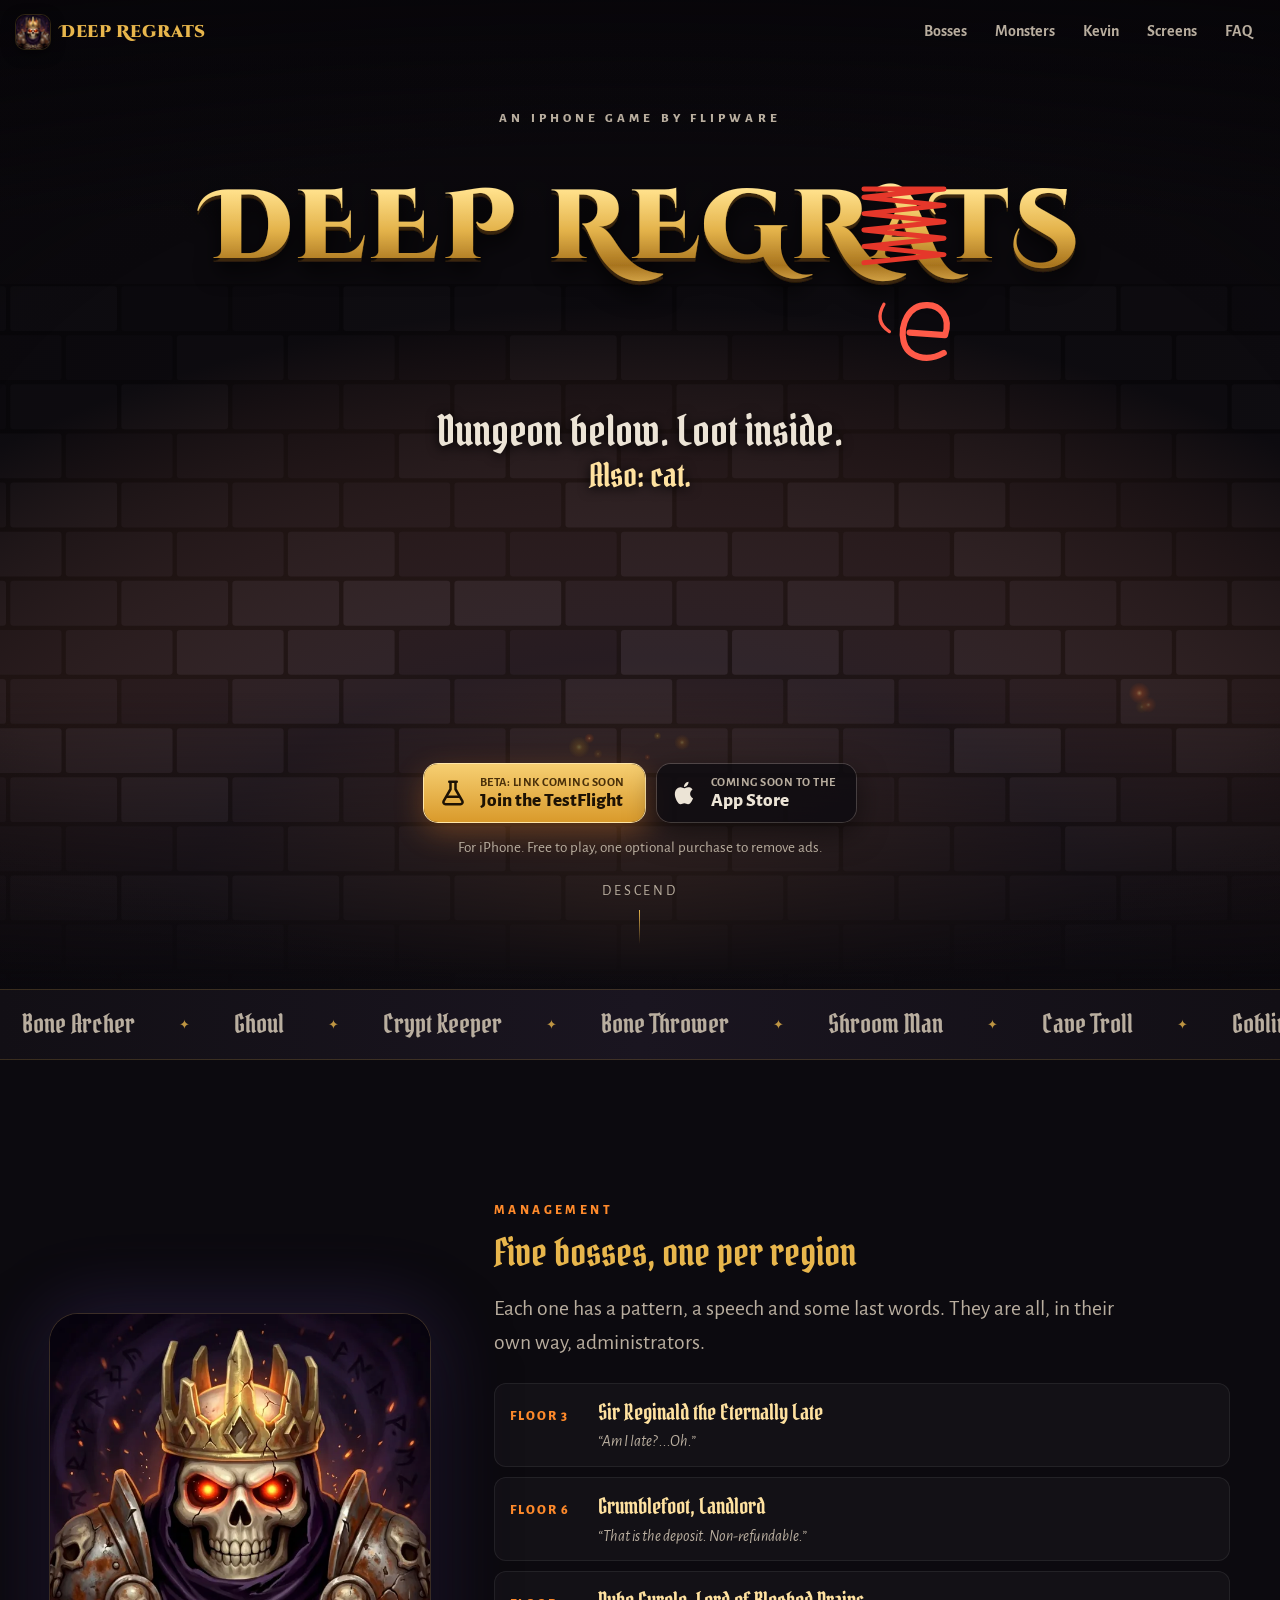
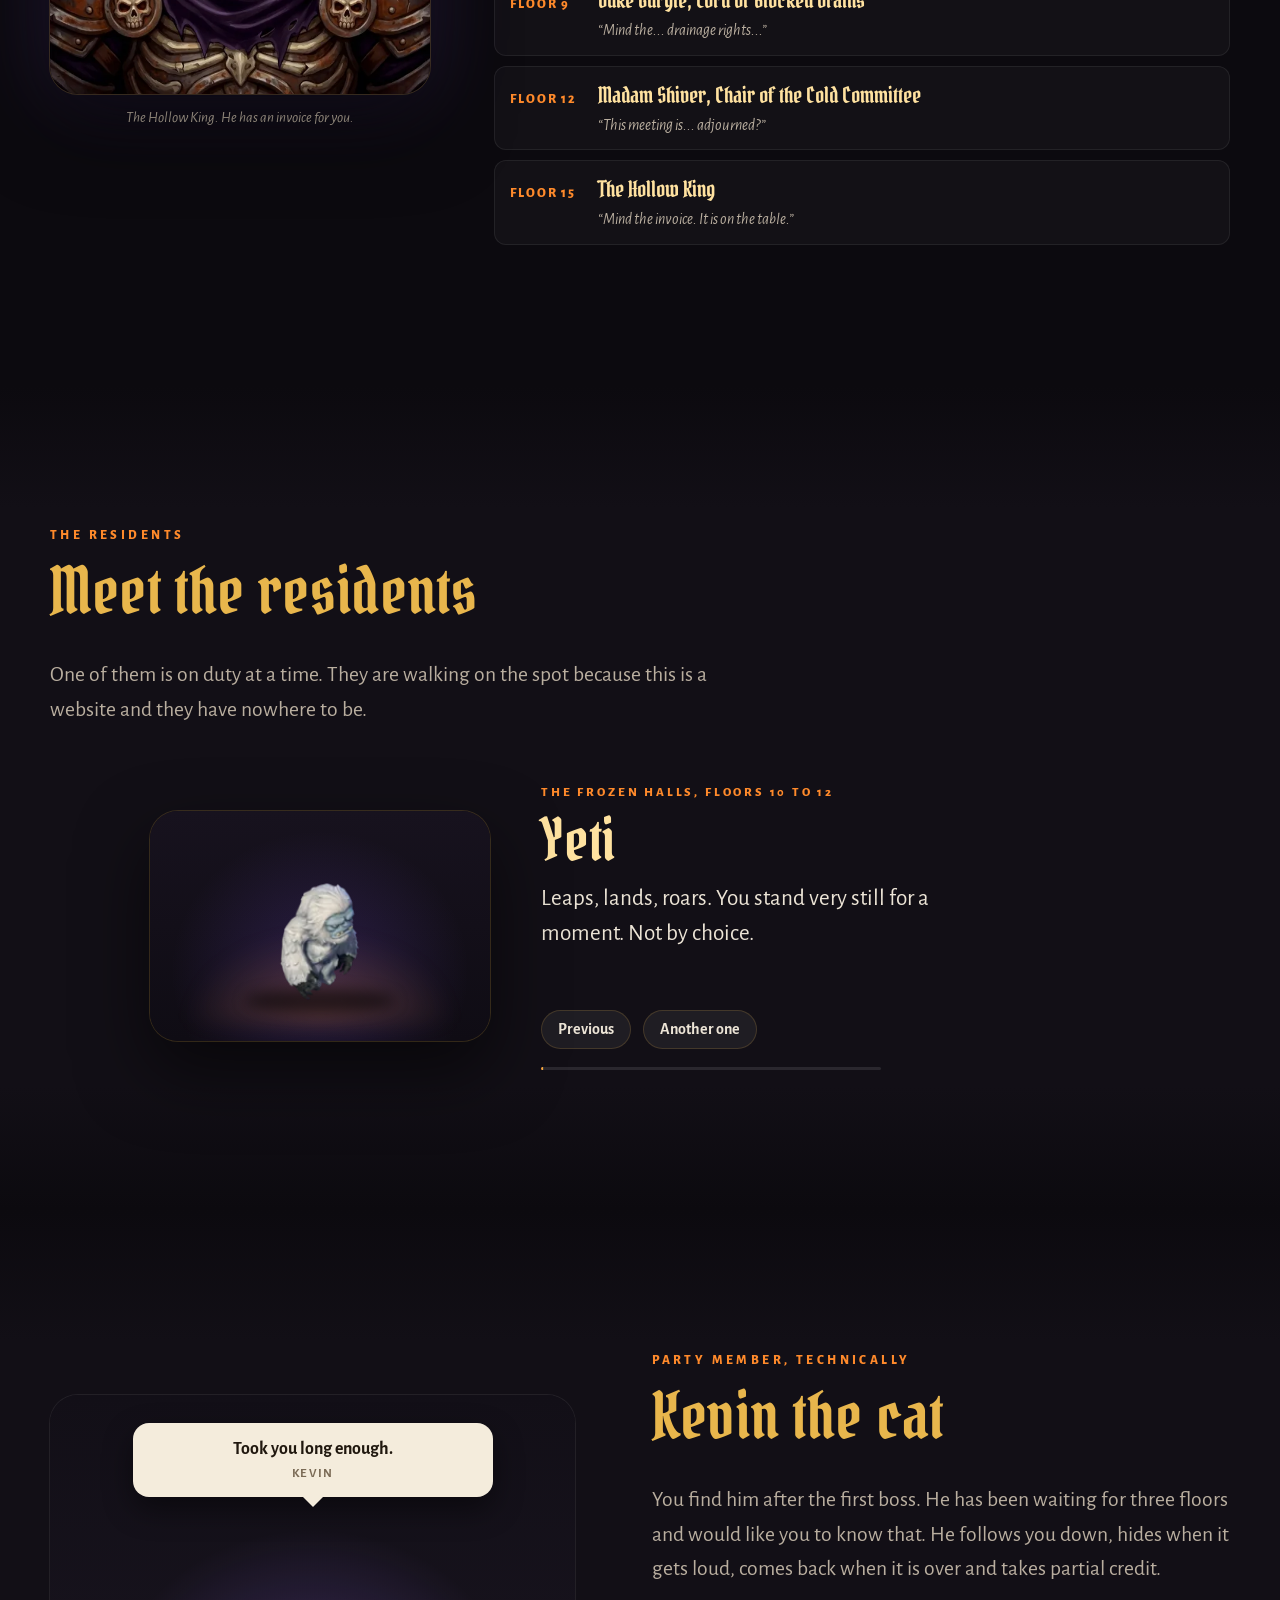
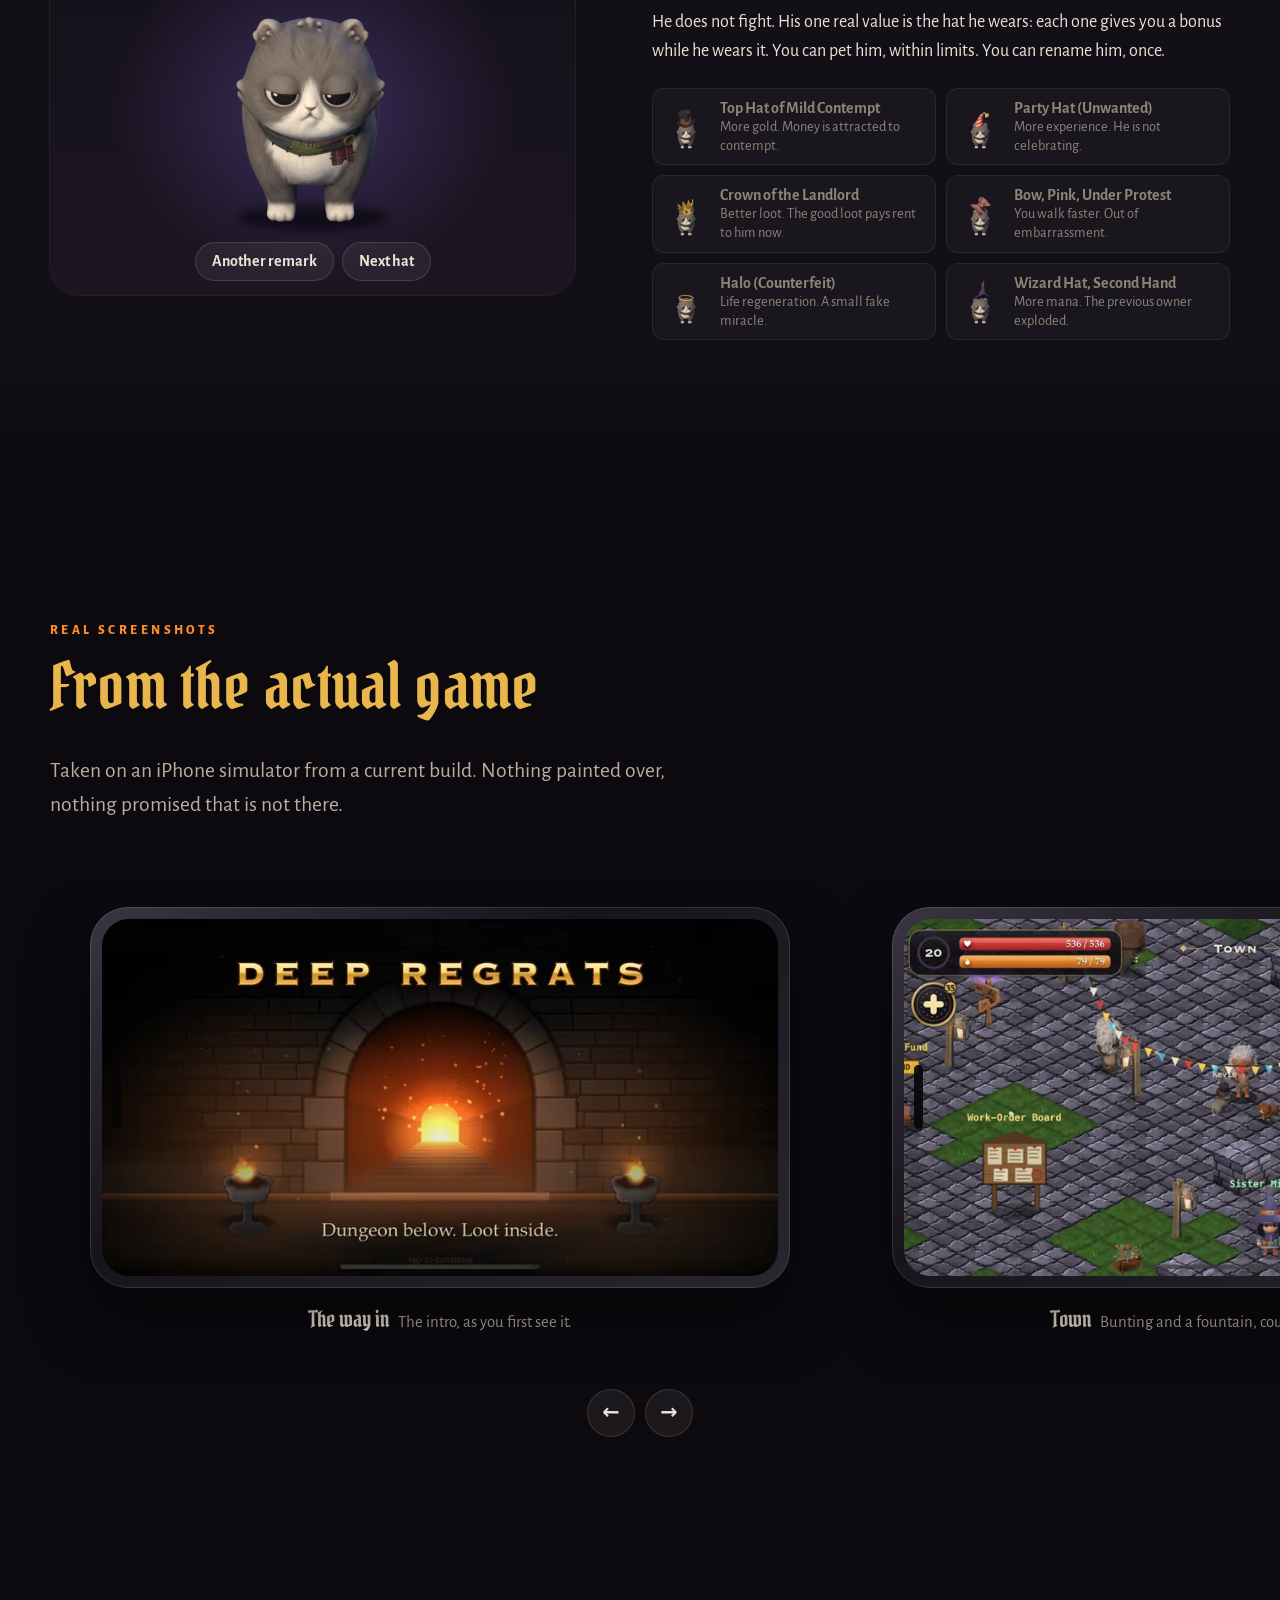
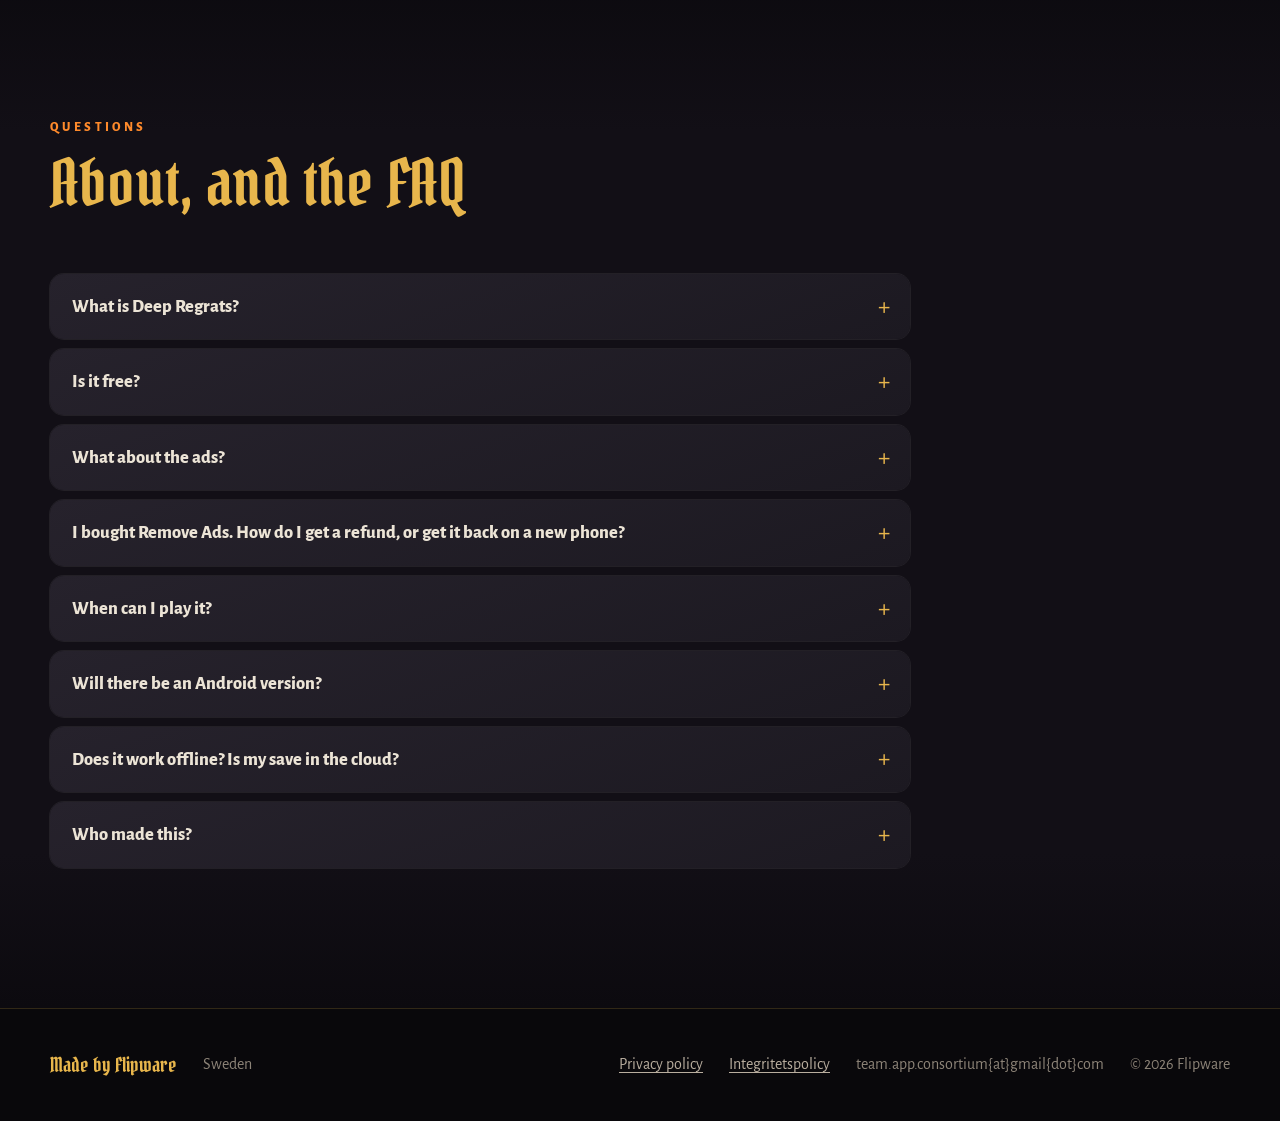
==== index.html @ e016b5ad "site: the scribbled-out logo, drawn as SVG so it renders the same in Safari (the clipped-text versio" ====
<!doctype html>
<html lang="en">
<head>
<meta charset="utf-8">
<meta name="viewport" content="width=device-width, initial-scale=1, viewport-fit=cover">
<title>Deep Regrats: a painted dungeon crawler for iPhone</title>
<meta name="description" content="Deep Regrats is a deadpan isometric dungeon crawler for iPhone: a painted hero, a dungeon full of residents, bosses, loot, rule-bending skills and a cat called Kevin who wears hats.">
<meta name="theme-color" content="#0c0a0f">
<link rel="canonical" href="https://ftronnbe.github.io/spelet-public/">
<link rel="icon" href="favicon.ico" sizes="any">
<link rel="icon" href="assets/img/favicon-32.png" type="image/png" sizes="32x32">
<link rel="apple-touch-icon" href="apple-touch-icon.png">
<link rel="manifest" href="site.webmanifest">
<link rel="preload" href="assets/fonts/cinzel-decorative-latin-900-normal.woff2" as="font" type="font/woff2" crossorigin>
<link rel="preload" href="assets/fonts/pirata-one-latin-400-normal.woff2" as="font" type="font/woff2" crossorigin>
<link rel="stylesheet" href="assets/css/style.css">
<meta property="og:type" content="website">
<meta property="og:site_name" content="Deep Regrats">
<meta property="og:title" content="Deep Regrats: dungeon below, loot inside. Also: cat.">
<meta property="og:description" content="A deadpan, painted, isometric dungeon crawler for iPhone. Bosses, loot, rule-bending skills and Kevin, a cat with hats.">
<meta property="og:url" content="https://ftronnbe.github.io/spelet-public/">
<meta property="og:image" content="https://ftronnbe.github.io/spelet-public/assets/img/og-image.jpg">
<meta property="og:image:width" content="1200">
<meta property="og:image:height" content="630">
<meta property="og:image:alt" content="Deep Regrats: the Hollow King in a cracked gold crown, beside the title in gold.">
<meta name="twitter:card" content="summary_large_image">
<script src="assets/js/links.js" defer></script>
<script src="assets/js/main.js" defer></script>
</head>
<body>
<a class="skip" href="#main">Skip to content</a>

<header class="nav" id="nav">
  <a class="brand" href="./"><img src="assets/img/favicon-32.png" srcset="assets/img/icon-192.png 2x" width="34" height="34" alt="">Deep Regrats</a>
  <button class="menu-btn" type="button" aria-expanded="false" aria-controls="menu">Menu</button>
  <nav class="links" id="menu" aria-label="Main">
    <a href="#bosses">Bosses</a>
    <a href="#monsters">Monsters</a>
    <a href="#kevin">Kevin</a>
    <a href="#screens">Screens</a>
    <a href="#faq">FAQ</a>
  </nav>
</header>

<main id="main">
<section class="hero" aria-labelledby="title">
  <div class="scene" aria-hidden="true">
<div class="layer" style="--d:6"><svg viewBox="0 0 1600 1000" preserveAspectRatio="xMidYMid slice" aria-hidden="true"><rect width="1600" height="1000" fill="#120f15"/><rect x="-102" y="2" width="100" height="42" rx="3" fill="rgb(34, 29, 40)"/><rect x="2" y="2" width="100" height="42" rx="3" fill="rgb(31, 26, 37)"/><rect x="106" y="2" width="100" height="42" rx="3" fill="rgb(35, 30, 41)"/><rect x="210" y="2" width="100" height="42" rx="3" fill="rgb(39, 34, 45)"/><rect x="314" y="2" width="100" height="42" rx="3" fill="rgb(29, 24, 35)"/><rect x="418" y="2" width="100" height="42" rx="3" fill="rgb(30, 25, 36)"/><rect x="522" y="2" width="100" height="42" rx="3" fill="rgb(42, 37, 48)"/><rect x="626" y="2" width="100" height="42" rx="3" fill="rgb(37, 32, 43)"/><rect x="730" y="2" width="100" height="42" rx="3" fill="rgb(30, 25, 36)"/><rect x="834" y="2" width="100" height="42" rx="3" fill="rgb(34, 29, 40)"/><rect x="938" y="2" width="100" height="42" rx="3" fill="rgb(38, 33, 44)"/><rect x="1042" y="2" width="100" height="42" rx="3" fill="rgb(29, 24, 35)"/><rect x="1146" y="2" width="100" height="42" rx="3" fill="rgb(43, 38, 49)"/><rect x="1250" y="2" width="100" height="42" rx="3" fill="rgb(37, 32, 43)"/><rect x="1354" y="2" width="100" height="42" rx="3" fill="rgb(32, 27, 38)"/><rect x="1458" y="2" width="100" height="42" rx="3" fill="rgb(29, 24, 35)"/><rect x="1562" y="2" width="100" height="42" rx="3" fill="rgb(30, 25, 36)"/><rect x="1666" y="2" width="100" height="42" rx="3" fill="rgb(35, 30, 41)"/><rect x="-50" y="48" width="100" height="42" rx="3" fill="rgb(35, 30, 41)"/><rect x="54" y="48" width="100" height="42" rx="3" fill="rgb(30, 25, 36)"/><rect x="158" y="48" width="100" height="42" rx="3" fill="rgb(32, 27, 38)"/><rect x="262" y="48" width="100" height="42" rx="3" fill="rgb(30, 25, 36)"/><rect x="366" y="48" width="100" height="42" rx="3" fill="rgb(37, 32, 43)"/><rect x="470" y="48" width="100" height="42" rx="3" fill="rgb(35, 30, 41)"/><rect x="574" y="48" width="100" height="42" rx="3" fill="rgb(29, 24, 35)"/><rect x="678" y="48" width="100" height="42" rx="3" fill="rgb(42, 37, 48)"/><rect x="782" y="48" width="100" height="42" rx="3" fill="rgb(38, 33, 44)"/><rect x="886" y="48" width="100" height="42" rx="3" fill="rgb(30, 25, 36)"/><rect x="990" y="48" width="100" height="42" rx="3" fill="rgb(32, 27, 38)"/><rect x="1094" y="48" width="100" height="42" rx="3" fill="rgb(39, 34, 45)"/><rect x="1198" y="48" width="100" height="42" rx="3" fill="rgb(39, 34, 45)"/><rect x="1302" y="48" width="100" height="42" rx="3" fill="rgb(38, 33, 44)"/><rect x="1406" y="48" width="100" height="42" rx="3" fill="rgb(29, 24, 35)"/><rect x="1510" y="48" width="100" height="42" rx="3" fill="rgb(38, 33, 44)"/><rect x="1614" y="48" width="100" height="42" rx="3" fill="rgb(38, 33, 44)"/><rect x="1718" y="48" width="100" height="42" rx="3" fill="rgb(35, 30, 41)"/><rect x="-102" y="94" width="100" height="42" rx="3" fill="rgb(29, 24, 35)"/><rect x="2" y="94" width="100" height="42" rx="3" fill="rgb(32, 27, 38)"/><rect x="106" y="94" width="100" height="42" rx="3" fill="rgb(29, 24, 35)"/><rect x="210" y="94" width="100" height="42" rx="3" fill="rgb(37, 32, 43)"/><rect x="314" y="94" width="100" height="42" rx="3" fill="rgb(42, 37, 48)"/><rect x="418" y="94" width="100" height="42" rx="3" fill="rgb(31, 26, 37)"/><rect x="522" y="94" width="100" height="42" rx="3" fill="rgb(33, 28, 39)"/><rect x="626" y="94" width="100" height="42" rx="3" fill="rgb(35, 30, 41)"/><rect x="730" y="94" width="100" height="42" rx="3" fill="rgb(31, 26, 37)"/><rect x="834" y="94" width="100" height="42" rx="3" fill="rgb(37, 32, 43)"/><rect x="938" y="94" width="100" height="42" rx="3" fill="rgb(30, 25, 36)"/><rect x="1042" y="94" width="100" height="42" rx="3" fill="rgb(38, 33, 44)"/><rect x="1146" y="94" width="100" height="42" rx="3" fill="rgb(33, 28, 39)"/><rect x="1250" y="94" width="100" height="42" rx="3" fill="rgb(37, 32, 43)"/><rect x="1354" y="94" width="100" height="42" rx="3" fill="rgb(42, 37, 48)"/><rect x="1458" y="94" width="100" height="42" rx="3" fill="rgb(39, 34, 45)"/><rect x="1562" y="94" width="100" height="42" rx="3" fill="rgb(31, 26, 37)"/><rect x="1666" y="94" width="100" height="42" rx="3" fill="rgb(30, 25, 36)"/><rect x="-50" y="140" width="100" height="42" rx="3" fill="rgb(38, 33, 44)"/><rect x="54" y="140" width="100" height="42" rx="3" fill="rgb(38, 33, 44)"/><rect x="158" y="140" width="100" height="42" rx="3" fill="rgb(39, 34, 45)"/><rect x="262" y="140" width="100" height="42" rx="3" fill="rgb(32, 27, 38)"/><rect x="366" y="140" width="100" height="42" rx="3" fill="rgb(34, 29, 40)"/><rect x="470" y="140" width="100" height="42" rx="3" fill="rgb(30, 25, 36)"/><rect x="574" y="140" width="100" height="42" rx="3" fill="rgb(37, 32, 43)"/><rect x="678" y="140" width="100" height="42" rx="3" fill="rgb(40, 35, 46)"/><rect x="782" y="140" width="100" height="42" rx="3" fill="rgb(30, 25, 36)"/><rect x="886" y="140" width="100" height="42" rx="3" fill="rgb(38, 33, 44)"/><rect x="990" y="140" width="100" height="42" rx="3" fill="rgb(29, 24, 35)"/><rect x="1094" y="140" width="100" height="42" rx="3" fill="rgb(38, 33, 44)"/><rect x="1198" y="140" width="100" height="42" rx="3" fill="rgb(32, 27, 38)"/><rect x="1302" y="140" width="100" height="42" rx="3" fill="rgb(36, 31, 42)"/><rect x="1406" y="140" width="100" height="42" rx="3" fill="rgb(39, 34, 45)"/><rect x="1510" y="140" width="100" height="42" rx="3" fill="rgb(37, 32, 43)"/><rect x="1614" y="140" width="100" height="42" rx="3" fill="rgb(35, 30, 41)"/><rect x="1718" y="140" width="100" height="42" rx="3" fill="rgb(41, 36, 47)"/><rect x="-102" y="186" width="100" height="42" rx="3" fill="rgb(34, 29, 40)"/><rect x="2" y="186" width="100" height="42" rx="3" fill="rgb(36, 31, 42)"/><rect x="106" y="186" width="100" height="42" rx="3" fill="rgb(38, 33, 44)"/><rect x="210" y="186" width="100" height="42" rx="3" fill="rgb(43, 38, 49)"/><rect x="314" y="186" width="100" height="42" rx="3" fill="rgb(36, 31, 42)"/><rect x="418" y="186" width="100" height="42" rx="3" fill="rgb(34, 29, 40)"/><rect x="522" y="186" width="100" height="42" rx="3" fill="rgb(33, 28, 39)"/><rect x="626" y="186" width="100" height="42" rx="3" fill="rgb(32, 27, 38)"/><rect x="730" y="186" width="100" height="42" rx="3" fill="rgb(41, 36, 47)"/><rect x="834" y="186" width="100" height="42" rx="3" fill="rgb(31, 26, 37)"/><rect x="938" y="186" width="100" height="42" rx="3" fill="rgb(40, 35, 46)"/><rect x="1042" y="186" width="100" height="42" rx="3" fill="rgb(41, 36, 47)"/><rect x="1146" y="186" width="100" height="42" rx="3" fill="rgb(32, 27, 38)"/><rect x="1250" y="186" width="100" height="42" rx="3" fill="rgb(30, 25, 36)"/><rect x="1354" y="186" width="100" height="42" rx="3" fill="rgb(38, 33, 44)"/><rect x="1458" y="186" width="100" height="42" rx="3" fill="rgb(33, 28, 39)"/><rect x="1562" y="186" width="100" height="42" rx="3" fill="rgb(37, 32, 43)"/><rect x="1666" y="186" width="100" height="42" rx="3" fill="rgb(36, 31, 42)"/><rect x="-50" y="232" width="100" height="42" rx="3" fill="rgb(43, 38, 49)"/><rect x="54" y="232" width="100" height="42" rx="3" fill="rgb(34, 29, 40)"/><rect x="158" y="232" width="100" height="42" rx="3" fill="rgb(40, 35, 46)"/><rect x="262" y="232" width="100" height="42" rx="3" fill="rgb(36, 31, 42)"/><rect x="366" y="232" width="100" height="42" rx="3" fill="rgb(33, 28, 39)"/><rect x="470" y="232" width="100" height="42" rx="3" fill="rgb(38, 33, 44)"/><rect x="574" y="232" width="100" height="42" rx="3" fill="rgb(30, 25, 36)"/><rect x="678" y="232" width="100" height="42" rx="3" fill="rgb(30, 25, 36)"/><rect x="782" y="232" width="100" height="42" rx="3" fill="rgb(37, 32, 43)"/><rect x="886" y="232" width="100" height="42" rx="3" fill="rgb(35, 30, 41)"/><rect x="990" y="232" width="100" height="42" rx="3" fill="rgb(31, 26, 37)"/><rect x="1094" y="232" width="100" height="42" rx="3" fill="rgb(41, 36, 47)"/><rect x="1198" y="232" width="100" height="42" rx="3" fill="rgb(34, 29, 40)"/><rect x="1302" y="232" width="100" height="42" rx="3" fill="rgb(31, 26, 37)"/><rect x="1406" y="232" width="100" height="42" rx="3" fill="rgb(43, 38, 49)"/><rect x="1510" y="232" width="100" height="42" rx="3" fill="rgb(36, 31, 42)"/><rect x="1614" y="232" width="100" height="42" rx="3" fill="rgb(35, 30, 41)"/><rect x="1718" y="232" width="100" height="42" rx="3" fill="rgb(29, 24, 35)"/><rect x="-102" y="278" width="100" height="42" rx="3" fill="rgb(39, 34, 45)"/><rect x="2" y="278" width="100" height="42" rx="3" fill="rgb(30, 25, 36)"/><rect x="106" y="278" width="100" height="42" rx="3" fill="rgb(41, 36, 47)"/><rect x="210" y="278" width="100" height="42" rx="3" fill="rgb(37, 32, 43)"/><rect x="314" y="278" width="100" height="42" rx="3" fill="rgb(38, 33, 44)"/><rect x="418" y="278" width="100" height="42" rx="3" fill="rgb(41, 36, 47)"/><rect x="522" y="278" width="100" height="42" rx="3" fill="rgb(43, 38, 49)"/><rect x="626" y="278" width="100" height="42" rx="3" fill="rgb(42, 37, 48)"/><rect x="730" y="278" width="100" height="42" rx="3" fill="rgb(34, 29, 40)"/><rect x="834" y="278" width="100" height="42" rx="3" fill="rgb(34, 29, 40)"/><rect x="938" y="278" width="100" height="42" rx="3" fill="rgb(40, 35, 46)"/><rect x="1042" y="278" width="100" height="42" rx="3" fill="rgb(34, 29, 40)"/><rect x="1146" y="278" width="100" height="42" rx="3" fill="rgb(38, 33, 44)"/><rect x="1250" y="278" width="100" height="42" rx="3" fill="rgb(36, 31, 42)"/><rect x="1354" y="278" width="100" height="42" rx="3" fill="rgb(38, 33, 44)"/><rect x="1458" y="278" width="100" height="42" rx="3" fill="rgb(41, 36, 47)"/><rect x="1562" y="278" width="100" height="42" rx="3" fill="rgb(36, 31, 42)"/><rect x="1666" y="278" width="100" height="42" rx="3" fill="rgb(30, 25, 36)"/><rect x="-50" y="324" width="100" height="42" rx="3" fill="rgb(42, 37, 48)"/><rect x="54" y="324" width="100" height="42" rx="3" fill="rgb(30, 25, 36)"/><rect x="158" y="324" width="100" height="42" rx="3" fill="rgb(33, 28, 39)"/><rect x="262" y="324" width="100" height="42" rx="3" fill="rgb(36, 31, 42)"/><rect x="366" y="324" width="100" height="42" rx="3" fill="rgb(40, 35, 46)"/><rect x="470" y="324" width="100" height="42" rx="3" fill="rgb(39, 34, 45)"/><rect x="574" y="324" width="100" height="42" rx="3" fill="rgb(30, 25, 36)"/><rect x="678" y="324" width="100" height="42" rx="3" fill="rgb(29, 24, 35)"/><rect x="782" y="324" width="100" height="42" rx="3" fill="rgb(40, 35, 46)"/><rect x="886" y="324" width="100" height="42" rx="3" fill="rgb(40, 35, 46)"/><rect x="990" y="324" width="100" height="42" rx="3" fill="rgb(33, 28, 39)"/><rect x="1094" y="324" width="100" height="42" rx="3" fill="rgb(39, 34, 45)"/><rect x="1198" y="324" width="100" height="42" rx="3" fill="rgb(38, 33, 44)"/><rect x="1302" y="324" width="100" height="42" rx="3" fill="rgb(39, 34, 45)"/><rect x="1406" y="324" width="100" height="42" rx="3" fill="rgb(42, 37, 48)"/><rect x="1510" y="324" width="100" height="42" rx="3" fill="rgb(36, 31, 42)"/><rect x="1614" y="324" width="100" height="42" rx="3" fill="rgb(33, 28, 39)"/><rect x="1718" y="324" width="100" height="42" rx="3" fill="rgb(40, 35, 46)"/><rect x="-102" y="370" width="100" height="42" rx="3" fill="rgb(35, 30, 41)"/><rect x="2" y="370" width="100" height="42" rx="3" fill="rgb(43, 38, 49)"/><rect x="106" y="370" width="100" height="42" rx="3" fill="rgb(39, 34, 45)"/><rect x="210" y="370" width="100" height="42" rx="3" fill="rgb(34, 29, 40)"/><rect x="314" y="370" width="100" height="42" rx="3" fill="rgb(29, 24, 35)"/><rect x="418" y="370" width="100" height="42" rx="3" fill="rgb(36, 31, 42)"/><rect x="522" y="370" width="100" height="42" rx="3" fill="rgb(34, 29, 40)"/><rect x="626" y="370" width="100" height="42" rx="3" fill="rgb(31, 26, 37)"/><rect x="730" y="370" width="100" height="42" rx="3" fill="rgb(38, 33, 44)"/><rect x="834" y="370" width="100" height="42" rx="3" fill="rgb(30, 25, 36)"/><rect x="938" y="370" width="100" height="42" rx="3" fill="rgb(36, 31, 42)"/><rect x="1042" y="370" width="100" height="42" rx="3" fill="rgb(29, 24, 35)"/><rect x="1146" y="370" width="100" height="42" rx="3" fill="rgb(32, 27, 38)"/><rect x="1250" y="370" width="100" height="42" rx="3" fill="rgb(41, 36, 47)"/><rect x="1354" y="370" width="100" height="42" rx="3" fill="rgb(33, 28, 39)"/><rect x="1458" y="370" width="100" height="42" rx="3" fill="rgb(31, 26, 37)"/><rect x="1562" y="370" width="100" height="42" rx="3" fill="rgb(40, 35, 46)"/><rect x="1666" y="370" width="100" height="42" rx="3" fill="rgb(32, 27, 38)"/><rect x="-50" y="416" width="100" height="42" rx="3" fill="rgb(35, 30, 41)"/><rect x="54" y="416" width="100" height="42" rx="3" fill="rgb(35, 30, 41)"/><rect x="158" y="416" width="100" height="42" rx="3" fill="rgb(43, 38, 49)"/><rect x="262" y="416" width="100" height="42" rx="3" fill="rgb(42, 37, 48)"/><rect x="366" y="416" width="100" height="42" rx="3" fill="rgb(36, 31, 42)"/><rect x="470" y="416" width="100" height="42" rx="3" fill="rgb(30, 25, 36)"/><rect x="574" y="416" width="100" height="42" rx="3" fill="rgb(31, 26, 37)"/><rect x="678" y="416" width="100" height="42" rx="3" fill="rgb(36, 31, 42)"/><rect x="782" y="416" width="100" height="42" rx="3" fill="rgb(35, 30, 41)"/><rect x="886" y="416" width="100" height="42" rx="3" fill="rgb(37, 32, 43)"/><rect x="990" y="416" width="100" height="42" rx="3" fill="rgb(33, 28, 39)"/><rect x="1094" y="416" width="100" height="42" rx="3" fill="rgb(43, 38, 49)"/><rect x="1198" y="416" width="100" height="42" rx="3" fill="rgb(31, 26, 37)"/><rect x="1302" y="416" width="100" height="42" rx="3" fill="rgb(42, 37, 48)"/><rect x="1406" y="416" width="100" height="42" rx="3" fill="rgb(35, 30, 41)"/><rect x="1510" y="416" width="100" height="42" rx="3" fill="rgb(42, 37, 48)"/><rect x="1614" y="416" width="100" height="42" rx="3" fill="rgb(37, 32, 43)"/><rect x="1718" y="416" width="100" height="42" rx="3" fill="rgb(33, 28, 39)"/><rect x="-102" y="462" width="100" height="42" rx="3" fill="rgb(40, 35, 46)"/><rect x="2" y="462" width="100" height="42" rx="3" fill="rgb(35, 30, 41)"/><rect x="106" y="462" width="100" height="42" rx="3" fill="rgb(34, 29, 40)"/><rect x="210" y="462" width="100" height="42" rx="3" fill="rgb(39, 34, 45)"/><rect x="314" y="462" width="100" height="42" rx="3" fill="rgb(43, 38, 49)"/><rect x="418" y="462" width="100" height="42" rx="3" fill="rgb(35, 30, 41)"/><rect x="522" y="462" width="100" height="42" rx="3" fill="rgb(32, 27, 38)"/><rect x="626" y="462" width="100" height="42" rx="3" fill="rgb(31, 26, 37)"/><rect x="730" y="462" width="100" height="42" rx="3" fill="rgb(30, 25, 36)"/><rect x="834" y="462" width="100" height="42" rx="3" fill="rgb(31, 26, 37)"/><rect x="938" y="462" width="100" height="42" rx="3" fill="rgb(31, 26, 37)"/><rect x="1042" y="462" width="100" height="42" rx="3" fill="rgb(32, 27, 38)"/><rect x="1146" y="462" width="100" height="42" rx="3" fill="rgb(39, 34, 45)"/><rect x="1250" y="462" width="100" height="42" rx="3" fill="rgb(32, 27, 38)"/><rect x="1354" y="462" width="100" height="42" rx="3" fill="rgb(29, 24, 35)"/><rect x="1458" y="462" width="100" height="42" rx="3" fill="rgb(36, 31, 42)"/><rect x="1562" y="462" width="100" height="42" rx="3" fill="rgb(42, 37, 48)"/><rect x="1666" y="462" width="100" height="42" rx="3" fill="rgb(38, 33, 44)"/><rect x="-50" y="508" width="100" height="42" rx="3" fill="rgb(31, 26, 37)"/><rect x="54" y="508" width="100" height="42" rx="3" fill="rgb(33, 28, 39)"/><rect x="158" y="508" width="100" height="42" rx="3" fill="rgb(33, 28, 39)"/><rect x="262" y="508" width="100" height="42" rx="3" fill="rgb(29, 24, 35)"/><rect x="366" y="508" width="100" height="42" rx="3" fill="rgb(31, 26, 37)"/><rect x="470" y="508" width="100" height="42" rx="3" fill="rgb(35, 30, 41)"/><rect x="574" y="508" width="100" height="42" rx="3" fill="rgb(37, 32, 43)"/><rect x="678" y="508" width="100" height="42" rx="3" fill="rgb(34, 29, 40)"/><rect x="782" y="508" width="100" height="42" rx="3" fill="rgb(38, 33, 44)"/><rect x="886" y="508" width="100" height="42" rx="3" fill="rgb(38, 33, 44)"/><rect x="990" y="508" width="100" height="42" rx="3" fill="rgb(34, 29, 40)"/><rect x="1094" y="508" width="100" height="42" rx="3" fill="rgb(31, 26, 37)"/><rect x="1198" y="508" width="100" height="42" rx="3" fill="rgb(40, 35, 46)"/><rect x="1302" y="508" width="100" height="42" rx="3" fill="rgb(42, 37, 48)"/><rect x="1406" y="508" width="100" height="42" rx="3" fill="rgb(37, 32, 43)"/><rect x="1510" y="508" width="100" height="42" rx="3" fill="rgb(38, 33, 44)"/><rect x="1614" y="508" width="100" height="42" rx="3" fill="rgb(39, 34, 45)"/><rect x="1718" y="508" width="100" height="42" rx="3" fill="rgb(39, 34, 45)"/><rect x="-102" y="554" width="100" height="42" rx="3" fill="rgb(40, 35, 46)"/><rect x="2" y="554" width="100" height="42" rx="3" fill="rgb(29, 24, 35)"/><rect x="106" y="554" width="100" height="42" rx="3" fill="rgb(36, 31, 42)"/><rect x="210" y="554" width="100" height="42" rx="3" fill="rgb(43, 38, 49)"/><rect x="314" y="554" width="100" height="42" rx="3" fill="rgb(42, 37, 48)"/><rect x="418" y="554" width="100" height="42" rx="3" fill="rgb(41, 36, 47)"/><rect x="522" y="554" width="100" height="42" rx="3" fill="rgb(42, 37, 48)"/><rect x="626" y="554" width="100" height="42" rx="3" fill="rgb(39, 34, 45)"/><rect x="730" y="554" width="100" height="42" rx="3" fill="rgb(41, 36, 47)"/><rect x="834" y="554" width="100" height="42" rx="3" fill="rgb(37, 32, 43)"/><rect x="938" y="554" width="100" height="42" rx="3" fill="rgb(35, 30, 41)"/><rect x="1042" y="554" width="100" height="42" rx="3" fill="rgb(35, 30, 41)"/><rect x="1146" y="554" width="100" height="42" rx="3" fill="rgb(35, 30, 41)"/><rect x="1250" y="554" width="100" height="42" rx="3" fill="rgb(35, 30, 41)"/><rect x="1354" y="554" width="100" height="42" rx="3" fill="rgb(30, 25, 36)"/><rect x="1458" y="554" width="100" height="42" rx="3" fill="rgb(36, 31, 42)"/><rect x="1562" y="554" width="100" height="42" rx="3" fill="rgb(39, 34, 45)"/><rect x="1666" y="554" width="100" height="42" rx="3" fill="rgb(35, 30, 41)"/><rect x="-50" y="600" width="100" height="42" rx="3" fill="rgb(29, 24, 35)"/><rect x="54" y="600" width="100" height="42" rx="3" fill="rgb(32, 27, 38)"/><rect x="158" y="600" width="100" height="42" rx="3" fill="rgb(30, 25, 36)"/><rect x="262" y="600" width="100" height="42" rx="3" fill="rgb(32, 27, 38)"/><rect x="366" y="600" width="100" height="42" rx="3" fill="rgb(36, 31, 42)"/><rect x="470" y="600" width="100" height="42" rx="3" fill="rgb(31, 26, 37)"/><rect x="574" y="600" width="100" height="42" rx="3" fill="rgb(30, 25, 36)"/><rect x="678" y="600" width="100" height="42" rx="3" fill="rgb(34, 29, 40)"/><rect x="782" y="600" width="100" height="42" rx="3" fill="rgb(38, 33, 44)"/><rect x="886" y="600" width="100" height="42" rx="3" fill="rgb(29, 24, 35)"/><rect x="990" y="600" width="100" height="42" rx="3" fill="rgb(30, 25, 36)"/><rect x="1094" y="600" width="100" height="42" rx="3" fill="rgb(29, 24, 35)"/><rect x="1198" y="600" width="100" height="42" rx="3" fill="rgb(38, 33, 44)"/><rect x="1302" y="600" width="100" height="42" rx="3" fill="rgb(31, 26, 37)"/><rect x="1406" y="600" width="100" height="42" rx="3" fill="rgb(37, 32, 43)"/><rect x="1510" y="600" width="100" height="42" rx="3" fill="rgb(30, 25, 36)"/><rect x="1614" y="600" width="100" height="42" rx="3" fill="rgb(34, 29, 40)"/><rect x="1718" y="600" width="100" height="42" rx="3" fill="rgb(38, 33, 44)"/><rect x="-102" y="646" width="100" height="42" rx="3" fill="rgb(29, 24, 35)"/><rect x="2" y="646" width="100" height="42" rx="3" fill="rgb(30, 25, 36)"/><rect x="106" y="646" width="100" height="42" rx="3" fill="rgb(42, 37, 48)"/><rect x="210" y="646" width="100" height="42" rx="3" fill="rgb(32, 27, 38)"/><rect x="314" y="646" width="100" height="42" rx="3" fill="rgb(38, 33, 44)"/><rect x="418" y="646" width="100" height="42" rx="3" fill="rgb(35, 30, 41)"/><rect x="522" y="646" width="100" height="42" rx="3" fill="rgb(31, 26, 37)"/><rect x="626" y="646" width="100" height="42" rx="3" fill="rgb(39, 34, 45)"/><rect x="730" y="646" width="100" height="42" rx="3" fill="rgb(33, 28, 39)"/><rect x="834" y="646" width="100" height="42" rx="3" fill="rgb(34, 29, 40)"/><rect x="938" y="646" width="100" height="42" rx="3" fill="rgb(38, 33, 44)"/><rect x="1042" y="646" width="100" height="42" rx="3" fill="rgb(34, 29, 40)"/><rect x="1146" y="646" width="100" height="42" rx="3" fill="rgb(36, 31, 42)"/><rect x="1250" y="646" width="100" height="42" rx="3" fill="rgb(30, 25, 36)"/><rect x="1354" y="646" width="100" height="42" rx="3" fill="rgb(30, 25, 36)"/><rect x="1458" y="646" width="100" height="42" rx="3" fill="rgb(42, 37, 48)"/><rect x="1562" y="646" width="100" height="42" rx="3" fill="rgb(36, 31, 42)"/><rect x="1666" y="646" width="100" height="42" rx="3" fill="rgb(36, 31, 42)"/><rect x="-50" y="692" width="100" height="42" rx="3" fill="rgb(36, 31, 42)"/><rect x="54" y="692" width="100" height="42" rx="3" fill="rgb(36, 31, 42)"/><rect x="158" y="692" width="100" height="42" rx="3" fill="rgb(33, 28, 39)"/><rect x="262" y="692" width="100" height="42" rx="3" fill="rgb(30, 25, 36)"/><rect x="366" y="692" width="100" height="42" rx="3" fill="rgb(31, 26, 37)"/><rect x="470" y="692" width="100" height="42" rx="3" fill="rgb(30, 25, 36)"/><rect x="574" y="692" width="100" height="42" rx="3" fill="rgb(40, 35, 46)"/><rect x="678" y="692" width="100" height="42" rx="3" fill="rgb(34, 29, 40)"/><rect x="782" y="692" width="100" height="42" rx="3" fill="rgb(40, 35, 46)"/><rect x="886" y="692" width="100" height="42" rx="3" fill="rgb(33, 28, 39)"/><rect x="990" y="692" width="100" height="42" rx="3" fill="rgb(36, 31, 42)"/><rect x="1094" y="692" width="100" height="42" rx="3" fill="rgb(42, 37, 48)"/><rect x="1198" y="692" width="100" height="42" rx="3" fill="rgb(40, 35, 46)"/><rect x="1302" y="692" width="100" height="42" rx="3" fill="rgb(31, 26, 37)"/><rect x="1406" y="692" width="100" height="42" rx="3" fill="rgb(37, 32, 43)"/><rect x="1510" y="692" width="100" height="42" rx="3" fill="rgb(29, 24, 35)"/><rect x="1614" y="692" width="100" height="42" rx="3" fill="rgb(32, 27, 38)"/><rect x="1718" y="692" width="100" height="42" rx="3" fill="rgb(37, 32, 43)"/><rect x="-102" y="738" width="100" height="42" rx="3" fill="rgb(34, 29, 40)"/><rect x="2" y="738" width="100" height="42" rx="3" fill="rgb(31, 26, 37)"/><rect x="106" y="738" width="100" height="42" rx="3" fill="rgb(40, 35, 46)"/><rect x="210" y="738" width="100" height="42" rx="3" fill="rgb(37, 32, 43)"/><rect x="314" y="738" width="100" height="42" rx="3" fill="rgb(43, 38, 49)"/><rect x="418" y="738" width="100" height="42" rx="3" fill="rgb(29, 24, 35)"/><rect x="522" y="738" width="100" height="42" rx="3" fill="rgb(41, 36, 47)"/><rect x="626" y="738" width="100" height="42" rx="3" fill="rgb(37, 32, 43)"/><rect x="730" y="738" width="100" height="42" rx="3" fill="rgb(33, 28, 39)"/><rect x="834" y="738" width="100" height="42" rx="3" fill="rgb(39, 34, 45)"/><rect x="938" y="738" width="100" height="42" rx="3" fill="rgb(42, 37, 48)"/><rect x="1042" y="738" width="100" height="42" rx="3" fill="rgb(30, 25, 36)"/><rect x="1146" y="738" width="100" height="42" rx="3" fill="rgb(40, 35, 46)"/><rect x="1250" y="738" width="100" height="42" rx="3" fill="rgb(42, 37, 48)"/><rect x="1354" y="738" width="100" height="42" rx="3" fill="rgb(33, 28, 39)"/><rect x="1458" y="738" width="100" height="42" rx="3" fill="rgb(37, 32, 43)"/><rect x="1562" y="738" width="100" height="42" rx="3" fill="rgb(34, 29, 40)"/><rect x="1666" y="738" width="100" height="42" rx="3" fill="rgb(43, 38, 49)"/><rect x="-50" y="784" width="100" height="42" rx="3" fill="rgb(31, 26, 37)"/><rect x="54" y="784" width="100" height="42" rx="3" fill="rgb(34, 29, 40)"/><rect x="158" y="784" width="100" height="42" rx="3" fill="rgb(41, 36, 47)"/><rect x="262" y="784" width="100" height="42" rx="3" fill="rgb(32, 27, 38)"/><rect x="366" y="784" width="100" height="42" rx="3" fill="rgb(37, 32, 43)"/><rect x="470" y="784" width="100" height="42" rx="3" fill="rgb(37, 32, 43)"/><rect x="574" y="784" width="100" height="42" rx="3" fill="rgb(41, 36, 47)"/><rect x="678" y="784" width="100" height="42" rx="3" fill="rgb(37, 32, 43)"/><rect x="782" y="784" width="100" height="42" rx="3" fill="rgb(34, 29, 40)"/><rect x="886" y="784" width="100" height="42" rx="3" fill="rgb(39, 34, 45)"/><rect x="990" y="784" width="100" height="42" rx="3" fill="rgb(32, 27, 38)"/><rect x="1094" y="784" width="100" height="42" rx="3" fill="rgb(38, 33, 44)"/><rect x="1198" y="784" width="100" height="42" rx="3" fill="rgb(41, 36, 47)"/><rect x="1302" y="784" width="100" height="42" rx="3" fill="rgb(41, 36, 47)"/><rect x="1406" y="784" width="100" height="42" rx="3" fill="rgb(41, 36, 47)"/><rect x="1510" y="784" width="100" height="42" rx="3" fill="rgb(42, 37, 48)"/><rect x="1614" y="784" width="100" height="42" rx="3" fill="rgb(32, 27, 38)"/><rect x="1718" y="784" width="100" height="42" rx="3" fill="rgb(41, 36, 47)"/><rect x="-102" y="830" width="100" height="42" rx="3" fill="rgb(32, 27, 38)"/><rect x="2" y="830" width="100" height="42" rx="3" fill="rgb(42, 37, 48)"/><rect x="106" y="830" width="100" height="42" rx="3" fill="rgb(35, 30, 41)"/><rect x="210" y="830" width="100" height="42" rx="3" fill="rgb(40, 35, 46)"/><rect x="314" y="830" width="100" height="42" rx="3" fill="rgb(41, 36, 47)"/><rect x="418" y="830" width="100" height="42" rx="3" fill="rgb(32, 27, 38)"/><rect x="522" y="830" width="100" height="42" rx="3" fill="rgb(32, 27, 38)"/><rect x="626" y="830" width="100" height="42" rx="3" fill="rgb(37, 32, 43)"/><rect x="730" y="830" width="100" height="42" rx="3" fill="rgb(36, 31, 42)"/><rect x="834" y="830" width="100" height="42" rx="3" fill="rgb(34, 29, 40)"/><rect x="938" y="830" width="100" height="42" rx="3" fill="rgb(40, 35, 46)"/><rect x="1042" y="830" width="100" height="42" rx="3" fill="rgb(29, 24, 35)"/><rect x="1146" y="830" width="100" height="42" rx="3" fill="rgb(29, 24, 35)"/><rect x="1250" y="830" width="100" height="42" rx="3" fill="rgb(41, 36, 47)"/><rect x="1354" y="830" width="100" height="42" rx="3" fill="rgb(33, 28, 39)"/><rect x="1458" y="830" width="100" height="42" rx="3" fill="rgb(36, 31, 42)"/><rect x="1562" y="830" width="100" height="42" rx="3" fill="rgb(33, 28, 39)"/><rect x="1666" y="830" width="100" height="42" rx="3" fill="rgb(32, 27, 38)"/><rect x="-50" y="876" width="100" height="42" rx="3" fill="rgb(40, 35, 46)"/><rect x="54" y="876" width="100" height="42" rx="3" fill="rgb(38, 33, 44)"/><rect x="158" y="876" width="100" height="42" rx="3" fill="rgb(34, 29, 40)"/><rect x="262" y="876" width="100" height="42" rx="3" fill="rgb(36, 31, 42)"/><rect x="366" y="876" width="100" height="42" rx="3" fill="rgb(41, 36, 47)"/><rect x="470" y="876" width="100" height="42" rx="3" fill="rgb(43, 38, 49)"/><rect x="574" y="876" width="100" height="42" rx="3" fill="rgb(40, 35, 46)"/><rect x="678" y="876" width="100" height="42" rx="3" fill="rgb(34, 29, 40)"/><rect x="782" y="876" width="100" height="42" rx="3" fill="rgb(34, 29, 40)"/><rect x="886" y="876" width="100" height="42" rx="3" fill="rgb(30, 25, 36)"/><rect x="990" y="876" width="100" height="42" rx="3" fill="rgb(32, 27, 38)"/><rect x="1094" y="876" width="100" height="42" rx="3" fill="rgb(30, 25, 36)"/><rect x="1198" y="876" width="100" height="42" rx="3" fill="rgb(32, 27, 38)"/><rect x="1302" y="876" width="100" height="42" rx="3" fill="rgb(36, 31, 42)"/><rect x="1406" y="876" width="100" height="42" rx="3" fill="rgb(32, 27, 38)"/><rect x="1510" y="876" width="100" height="42" rx="3" fill="rgb(34, 29, 40)"/><rect x="1614" y="876" width="100" height="42" rx="3" fill="rgb(32, 27, 38)"/><rect x="1718" y="876" width="100" height="42" rx="3" fill="rgb(36, 31, 42)"/><rect x="-102" y="922" width="100" height="42" rx="3" fill="rgb(38, 33, 44)"/><rect x="2" y="922" width="100" height="42" rx="3" fill="rgb(43, 38, 49)"/><rect x="106" y="922" width="100" height="42" rx="3" fill="rgb(38, 33, 44)"/><rect x="210" y="922" width="100" height="42" rx="3" fill="rgb(42, 37, 48)"/><rect x="314" y="922" width="100" height="42" rx="3" fill="rgb(29, 24, 35)"/><rect x="418" y="922" width="100" height="42" rx="3" fill="rgb(36, 31, 42)"/><rect x="522" y="922" width="100" height="42" rx="3" fill="rgb(43, 38, 49)"/><rect x="626" y="922" width="100" height="42" rx="3" fill="rgb(39, 34, 45)"/><rect x="730" y="922" width="100" height="42" rx="3" fill="rgb(34, 29, 40)"/><rect x="834" y="922" width="100" height="42" rx="3" fill="rgb(41, 36, 47)"/><rect x="938" y="922" width="100" height="42" rx="3" fill="rgb(39, 34, 45)"/><rect x="1042" y="922" width="100" height="42" rx="3" fill="rgb(30, 25, 36)"/><rect x="1146" y="922" width="100" height="42" rx="3" fill="rgb(42, 37, 48)"/><rect x="1250" y="922" width="100" height="42" rx="3" fill="rgb(39, 34, 45)"/><rect x="1354" y="922" width="100" height="42" rx="3" fill="rgb(30, 25, 36)"/><rect x="1458" y="922" width="100" height="42" rx="3" fill="rgb(43, 38, 49)"/><rect x="1562" y="922" width="100" height="42" rx="3" fill="rgb(35, 30, 41)"/><rect x="1666" y="922" width="100" height="42" rx="3" fill="rgb(41, 36, 47)"/><rect x="-50" y="968" width="100" height="42" rx="3" fill="rgb(40, 35, 46)"/><rect x="54" y="968" width="100" height="42" rx="3" fill="rgb(41, 36, 47)"/><rect x="158" y="968" width="100" height="42" rx="3" fill="rgb(32, 27, 38)"/><rect x="262" y="968" width="100" height="42" rx="3" fill="rgb(36, 31, 42)"/><rect x="366" y="968" width="100" height="42" rx="3" fill="rgb(43, 38, 49)"/><rect x="470" y="968" width="100" height="42" rx="3" fill="rgb(31, 26, 37)"/><rect x="574" y="968" width="100" height="42" rx="3" fill="rgb(35, 30, 41)"/><rect x="678" y="968" width="100" height="42" rx="3" fill="rgb(41, 36, 47)"/><rect x="782" y="968" width="100" height="42" rx="3" fill="rgb(39, 34, 45)"/><rect x="886" y="968" width="100" height="42" rx="3" fill="rgb(34, 29, 40)"/><rect x="990" y="968" width="100" height="42" rx="3" fill="rgb(30, 25, 36)"/><rect x="1094" y="968" width="100" height="42" rx="3" fill="rgb(41, 36, 47)"/><rect x="1198" y="968" width="100" height="42" rx="3" fill="rgb(40, 35, 46)"/><rect x="1302" y="968" width="100" height="42" rx="3" fill="rgb(35, 30, 41)"/><rect x="1406" y="968" width="100" height="42" rx="3" fill="rgb(36, 31, 42)"/><rect x="1510" y="968" width="100" height="42" rx="3" fill="rgb(35, 30, 41)"/><rect x="1614" y="968" width="100" height="42" rx="3" fill="rgb(40, 35, 46)"/><rect x="1718" y="968" width="100" height="42" rx="3" fill="rgb(30, 25, 36)"/><rect x="-102" y="1014" width="100" height="42" rx="3" fill="rgb(40, 35, 46)"/><rect x="2" y="1014" width="100" height="42" rx="3" fill="rgb(31, 26, 37)"/><rect x="106" y="1014" width="100" height="42" rx="3" fill="rgb(31, 26, 37)"/><rect x="210" y="1014" width="100" height="42" rx="3" fill="rgb(31, 26, 37)"/><rect x="314" y="1014" width="100" height="42" rx="3" fill="rgb(29, 24, 35)"/><rect x="418" y="1014" width="100" height="42" rx="3" fill="rgb(31, 26, 37)"/><rect x="522" y="1014" width="100" height="42" rx="3" fill="rgb(38, 33, 44)"/><rect x="626" y="1014" width="100" height="42" rx="3" fill="rgb(43, 38, 49)"/><rect x="730" y="1014" width="100" height="42" rx="3" fill="rgb(36, 31, 42)"/><rect x="834" y="1014" width="100" height="42" rx="3" fill="rgb(41, 36, 47)"/><rect x="938" y="1014" width="100" height="42" rx="3" fill="rgb(39, 34, 45)"/><rect x="1042" y="1014" width="100" height="42" rx="3" fill="rgb(31, 26, 37)"/><rect x="1146" y="1014" width="100" height="42" rx="3" fill="rgb(38, 33, 44)"/><rect x="1250" y="1014" width="100" height="42" rx="3" fill="rgb(42, 37, 48)"/><rect x="1354" y="1014" width="100" height="42" rx="3" fill="rgb(38, 33, 44)"/><rect x="1458" y="1014" width="100" height="42" rx="3" fill="rgb(36, 31, 42)"/><rect x="1562" y="1014" width="100" height="42" rx="3" fill="rgb(39, 34, 45)"/><rect x="1666" y="1014" width="100" height="42" rx="3" fill="rgb(43, 38, 49)"/><rect width="1600" height="1000" fill="url(#wallLight)"/><defs><radialGradient id="wallLight" cx="50%" cy="62%" r="60%"><stop offset="0" stop-color="#ff9a4a" stop-opacity=".28"/><stop offset=".45" stop-color="#5a2f1a" stop-opacity=".16"/><stop offset="1" stop-color="#050406" stop-opacity=".75"/></radialGradient></defs></svg></div>
<div class="layer arch" style="--d:12"><svg viewBox="0 0 1600 1000" preserveAspectRatio="xMidYMid slice" aria-hidden="true"><defs><clipPath id="opening"><path d="M624,880 L624,640 A176,176 0 0 1 976,640 L976,880 Z"/></clipPath><linearGradient id="sideL" x1="0" x2="1"><stop offset="0" stop-color="#0d0a0d"/><stop offset="1" stop-color="#6b3a1c"/></linearGradient><linearGradient id="sideR" x1="1" x2="0"><stop offset="0" stop-color="#0d0a0d"/><stop offset="1" stop-color="#6b3a1c"/></linearGradient><radialGradient id="farLight"><stop offset="0" stop-color="#fff6d6"/><stop offset=".5" stop-color="#ffc66b"/><stop offset="1" stop-color="#ff8a2b"/></radialGradient><radialGradient id="passGlow" cx="50%" cy="70%" r="55%"><stop offset="0" stop-color="#ffb860" stop-opacity=".55"/><stop offset="1" stop-color="#ffb860" stop-opacity="0"/></radialGradient></defs><g clip-path="url(#opening)"><rect x="624" y="464" width="352" height="416" fill="#0c090b"/><path d="M640,880 L780.4,634.4 L780.4,604.9 L640,480 Z" fill="url(#sideL)" opacity=".55"/><path d="M960,880 L819.6,634.4 L819.6,604.9 L960,480 Z" fill="url(#sideR)" opacity=".55"/><path d="M640,880 L960,880 L903.2,780.6 L696.8,780.6 Z" fill="rgb(40,26,20)"/><path d="M696.8,780.6 L903.2,780.6" stroke="#ffd7a0" stroke-opacity="0.15" stroke-width="3.0"/><path d="M696.8,780.6 L903.2,780.6 L876.2,733.3 L723.8,733.3 Z" fill="rgb(43,28,20)"/><path d="M723.8,733.3 L876.2,733.3" stroke="#ffd7a0" stroke-opacity="0.20" stroke-width="1.9"/><path d="M723.8,733.3 L876.2,733.3 L860.4,705.7 L739.6,705.7 Z" fill="rgb(50,32,22)"/><path d="M739.6,705.7 L860.4,705.7" stroke="#ffd7a0" stroke-opacity="0.25" stroke-width="1.4"/><path d="M739.6,705.7 L860.4,705.7 L850,687.5 L750,687.5 Z" fill="rgb(60,39,25)"/><path d="M750,687.5 L850,687.5" stroke="#ffd7a0" stroke-opacity="0.30" stroke-width="1.1"/><path d="M750,687.5 L850,687.5 L842.7,674.7 L757.3,674.7 Z" fill="rgb(72,46,28)"/><path d="M757.3,674.7 L842.7,674.7" stroke="#ffd7a0" stroke-opacity="0.35" stroke-width="1.0"/><path d="M757.3,674.7 L842.7,674.7 L837.2,665.1 L762.8,665.1 Z" fill="rgb(86,55,32)"/><path d="M762.8,665.1 L837.2,665.1" stroke="#ffd7a0" stroke-opacity="0.40" stroke-width="1.0"/><path d="M762.8,665.1 L837.2,665.1 L833,657.7 L767,657.7 Z" fill="rgb(102,65,36)"/><path d="M767,657.7 L833,657.7" stroke="#ffd7a0" stroke-opacity="0.45" stroke-width="1.0"/><path d="M767,657.7 L833,657.7 L829.6,651.9 L770.4,651.9 Z" fill="rgb(120,76,41)"/><path d="M770.4,651.9 L829.6,651.9" stroke="#ffd7a0" stroke-opacity="0.50" stroke-width="1.0"/><path d="M770.4,651.9 L829.6,651.9 L826.9,647.1 L773.1,647.1 Z" fill="rgb(139,88,46)"/><path d="M773.1,647.1 L826.9,647.1" stroke="#ffd7a0" stroke-opacity="0.55" stroke-width="1.0"/><path d="M773.1,647.1 L826.9,647.1 L824.6,643.1 L775.4,643.1 Z" fill="rgb(159,101,51)"/><path d="M775.4,643.1 L824.6,643.1" stroke="#ffd7a0" stroke-opacity="0.60" stroke-width="1.0"/><path d="M775.4,643.1 L824.6,643.1 L822.7,639.7 L777.3,639.7 Z" fill="rgb(181,115,57)"/><path d="M777.3,639.7 L822.7,639.7" stroke="#ffd7a0" stroke-opacity="0.65" stroke-width="1.0"/><path d="M777.3,639.7 L822.7,639.7 L821.1,636.8 L778.9,636.8 Z" fill="rgb(205,130,63)"/><path d="M778.9,636.8 L821.1,636.8" stroke="#ffd7a0" stroke-opacity="0.70" stroke-width="1.0"/><path d="M778.9,636.8 L821.1,636.8 L819.6,634.4 L780.4,634.4 Z" fill="rgb(230,146,70)"/><path d="M780.4,634.4 L819.6,634.4" stroke="#ffd7a0" stroke-opacity="0.75" stroke-width="1.0"/><path d="M780.4,634.4 L780.4,604.9 A19.6,19.6 0 0 1 819.6,604.9 L819.6,634.4 Z" fill="url(#farLight)" class="far-light"/><rect x="640" y="480" width="320" height="400" fill="url(#passGlow)" style="mix-blend-mode:screen"/></g></svg></div>
<div class="layer arch" style="--d:18"><svg viewBox="0 0 1600 1000" preserveAspectRatio="xMidYMid slice" aria-hidden="true"><defs><linearGradient id="stone1" x1="0" y1="0" x2="1" y2="1"><stop offset="0" stop-color="#4b4452"/><stop offset="1" stop-color="#2a2530"/></linearGradient><linearGradient id="stone2" x1="1" y1="0" x2="0" y2="1"><stop offset="0" stop-color="#4b4452"/><stop offset="1" stop-color="#2a2530"/></linearGradient><linearGradient id="stone3" x1="0" y1="0" x2="0" y2="1"><stop offset="0" stop-color="#5d5464"/><stop offset="1" stop-color="#342e3a"/></linearGradient><linearGradient id="floorG" x1="0" y1="0" x2="0" y2="1"><stop offset="0" stop-color="#2a2129"/><stop offset="1" stop-color="#0c0a0f"/></linearGradient><linearGradient id="slab" x1="0" y1="0" x2="0" y2="1"><stop offset="0" stop-color="#b8743a" stop-opacity=".55"/><stop offset="1" stop-color="#3a2418" stop-opacity="0"/></linearGradient><radialGradient id="torchG"><stop offset="0" stop-color="#ff9a3d" stop-opacity=".55"/><stop offset=".45" stop-color="#ff6a1f" stop-opacity=".16"/><stop offset="1" stop-color="#ff6a1f" stop-opacity="0"/></radialGradient><radialGradient id="flameG" cy="65%"><stop offset="0" stop-color="#fff3c4"/><stop offset=".4" stop-color="#ffb347" stop-opacity=".9"/><stop offset="1" stop-color="#ff5a1f" stop-opacity="0"/></radialGradient></defs><path d="M-800,880 L2400,880 L2400,1600 L-800,1600 Z" fill="url(#floorG)"/><path d="M610,880 L990,880 L1070,1000 L530,1000 Z" fill="url(#slab)"/><path d="M380,880 L-400,1000" stroke="#0b090d" stroke-width="3" opacity=".6"/><path d="M436,880 L-240,1000" stroke="#0b090d" stroke-width="3" opacity=".6"/><path d="M492,880 L-80,1000" stroke="#0b090d" stroke-width="3" opacity=".6"/><path d="M548,880 L80,1000" stroke="#0b090d" stroke-width="3" opacity=".6"/><path d="M604,880 L240,1000" stroke="#0b090d" stroke-width="3" opacity=".6"/><path d="M660,880 L400,1000" stroke="#0b090d" stroke-width="3" opacity=".6"/><path d="M716,880 L560,1000" stroke="#0b090d" stroke-width="3" opacity=".6"/><path d="M772,880 L720,1000" stroke="#0b090d" stroke-width="3" opacity=".6"/><path d="M828,880 L880,1000" stroke="#0b090d" stroke-width="3" opacity=".6"/><path d="M884,880 L1040,1000" stroke="#0b090d" stroke-width="3" opacity=".6"/><path d="M940,880 L1200,1000" stroke="#0b090d" stroke-width="3" opacity=".6"/><path d="M996,880 L1360,1000" stroke="#0b090d" stroke-width="3" opacity=".6"/><path d="M1052,880 L1520,1000" stroke="#0b090d" stroke-width="3" opacity=".6"/><path d="M1108,880 L1680,1000" stroke="#0b090d" stroke-width="3" opacity=".6"/><path d="M1164,880 L1840,1000" stroke="#0b090d" stroke-width="3" opacity=".6"/><path d="M1220,880 L2000,1000" stroke="#0b090d" stroke-width="3" opacity=".6"/><path d="M512,880 L640,880 L640,818 L512,818 Z" fill="url(#stone1)" stroke="#0e0c11" stroke-width="4" stroke-linejoin="round"/><path d="M960,880 L1088,880 L1088,818 L960,818 Z" fill="url(#stone2)" stroke="#0e0c11" stroke-width="4" stroke-linejoin="round"/><path d="M542,818 L640,818 L640,756 L542,756 Z" fill="url(#stone1)" stroke="#0e0c11" stroke-width="4" stroke-linejoin="round"/><path d="M960,818 L1058,818 L1058,756 L960,756 Z" fill="url(#stone2)" stroke="#0e0c11" stroke-width="4" stroke-linejoin="round"/><path d="M512,756 L640,756 L640,694 L512,694 Z" fill="url(#stone1)" stroke="#0e0c11" stroke-width="4" stroke-linejoin="round"/><path d="M960,756 L1088,756 L1088,694 L960,694 Z" fill="url(#stone2)" stroke="#0e0c11" stroke-width="4" stroke-linejoin="round"/><path d="M542,694 L640,694 L640,640 L542,640 Z" fill="url(#stone1)" stroke="#0e0c11" stroke-width="4" stroke-linejoin="round"/><path d="M960,694 L1058,694 L1058,640 L960,640 Z" fill="url(#stone2)" stroke="#0e0c11" stroke-width="4" stroke-linejoin="round"/><path d="M640,640 L548,640 A252,252 0 0 1 555.3,579.7 L644.6,601.7 A160,160 0 0 0 640,640 Z" fill="url(#stone1)" stroke="#0e0c11" stroke-width="4" stroke-linejoin="round"/><path d="M644.6,601.7 L555.3,579.7 A252,252 0 0 1 576.9,522.9 L658.3,565.6 A160,160 0 0 0 644.6,601.7 Z" fill="url(#stone1)" stroke="#0e0c11" stroke-width="4" stroke-linejoin="round"/><path d="M658.3,565.6 L576.9,522.9 A252,252 0 0 1 611.4,472.9 L680.2,533.9 A160,160 0 0 0 658.3,565.6 Z" fill="url(#stone1)" stroke="#0e0c11" stroke-width="4" stroke-linejoin="round"/><path d="M680.2,533.9 L611.4,472.9 A252,252 0 0 1 656.8,432.6 L709.1,508.3 A160,160 0 0 0 680.2,533.9 Z" fill="url(#stone1)" stroke="#0e0c11" stroke-width="4" stroke-linejoin="round"/><path d="M709.1,508.3 L656.8,432.6 A252,252 0 0 1 710.6,404.4 L743.3,490.4 A160,160 0 0 0 709.1,508.3 Z" fill="url(#stone1)" stroke="#0e0c11" stroke-width="4" stroke-linejoin="round"/><path d="M743.3,490.4 L710.6,404.4 A252,252 0 0 1 769.6,389.8 L780.7,481.2 A160,160 0 0 0 743.3,490.4 Z" fill="url(#stone1)" stroke="#0e0c11" stroke-width="4" stroke-linejoin="round"/><path d="M780.7,481.2 L757.5,356.1 A286,286 0 0 1 842.5,356.1 L819.3,481.2 A160,160 0 0 0 780.7,481.2 Z" fill="url(#stone3)" stroke="#0e0c11" stroke-width="4" stroke-linejoin="round"/><path d="M819.3,481.2 L830.4,389.8 A252,252 0 0 1 889.4,404.4 L856.7,490.4 A160,160 0 0 0 819.3,481.2 Z" fill="url(#stone2)" stroke="#0e0c11" stroke-width="4" stroke-linejoin="round"/><path d="M856.7,490.4 L889.4,404.4 A252,252 0 0 1 943.2,432.6 L890.9,508.3 A160,160 0 0 0 856.7,490.4 Z" fill="url(#stone2)" stroke="#0e0c11" stroke-width="4" stroke-linejoin="round"/><path d="M890.9,508.3 L943.2,432.6 A252,252 0 0 1 988.6,472.9 L919.8,533.9 A160,160 0 0 0 890.9,508.3 Z" fill="url(#stone2)" stroke="#0e0c11" stroke-width="4" stroke-linejoin="round"/><path d="M919.8,533.9 L988.6,472.9 A252,252 0 0 1 1023.1,522.9 L941.7,565.6 A160,160 0 0 0 919.8,533.9 Z" fill="url(#stone2)" stroke="#0e0c11" stroke-width="4" stroke-linejoin="round"/><path d="M941.7,565.6 L1023.1,522.9 A252,252 0 0 1 1044.7,579.7 L955.4,601.7 A160,160 0 0 0 941.7,565.6 Z" fill="url(#stone2)" stroke="#0e0c11" stroke-width="4" stroke-linejoin="round"/><path d="M955.4,601.7 L1044.7,579.7 A252,252 0 0 1 1052,640 L960,640 A160,160 0 0 0 955.4,601.7 Z" fill="url(#stone2)" stroke="#0e0c11" stroke-width="4" stroke-linejoin="round"/><path d="M643,880 L643,640 A157,157 0 0 1 957,640 L957,880" fill="none" stroke="#ffb35c" stroke-opacity=".55" stroke-width="5" style="mix-blend-mode:screen"/><circle cx="330" cy="730" r="260" fill="url(#torchG)" class="torch-glow l" style="mix-blend-mode:screen"/><image href="assets/img/brazier.webp" x="225" y="695" width="210" height="210"/><g class="flame l"><ellipse cx="330" cy="730" rx="30" ry="46" fill="url(#flameG)"/></g><circle cx="1270" cy="730" r="260" fill="url(#torchG)" class="torch-glow r" style="mix-blend-mode:screen"/><image href="assets/img/brazier.webp" x="1165" y="695" width="210" height="210"/><g class="flame r"><ellipse cx="1270" cy="730" rx="30" ry="46" fill="url(#flameG)"/></g></svg></div>
    <div class="vignette"></div>
  </div>
  <canvas id="embers" aria-hidden="true"></canvas>
  <div class="crosser" aria-hidden="true"><div class="sprite" style="--n:8;--dur:.7s;background-image:url(assets/sprites/kevin_walk.webp?v=2)"></div></div>

  <div class="hero-inner">
    <p class="eyebrow">An iPhone game by Flipware</p>
    <h1 class="title" id="title" aria-label="Deep Regrats">
      <svg viewBox="40 44 1010 262" role="img" aria-hidden="true" focusable="false">
        <defs>
          <linearGradient id="tg" x1="0" y1="0" x2="0" y2="1">
            <stop offset="0" stop-color="#fff3cf"/><stop offset=".22" stop-color="#ffe08a"/><stop offset=".52" stop-color="#e3b24a"/><stop offset=".78" stop-color="#a8741e"/><stop offset="1" stop-color="#f3c766"/>
          </linearGradient>
          <linearGradient id="tglint" gradientUnits="objectBoundingBox" x1="0" y1="0" x2="1" y2="0.25" gradientTransform="translate(-1.4 0)">
            <stop offset=".38" stop-color="#fff" stop-opacity="0"/><stop offset=".49" stop-color="#fff" stop-opacity=".95"/><stop offset=".52" stop-color="#fff8dc" stop-opacity=".9"/><stop offset=".62" stop-color="#fff" stop-opacity="0"/>
            <animateTransform attributeName="gradientTransform" type="translate" from="-1.4 0" to="1.4 0" dur="1.6s" begin="1.1s" fill="freeze" calcMode="spline" keyTimes="0;1" keySplines=".3 .1 .2 1"/>
          </linearGradient>
          <filter id="tsh" x="-10%" y="-20%" width="120%" height="150%">
            <feDropShadow dx="0" dy="4" stdDeviation="0" flood-color="#3b2608"/>
            <feDropShadow dx="0" dy="10" stdDeviation="12" flood-color="#000" flood-opacity=".75"/>
          </filter>
        </defs>
        <text class="tt" x="550" y="170" text-anchor="middle" fill="url(#tg)" filter="url(#tsh)">DEEP REGRATS</text>
        <text class="tt" x="550" y="170" text-anchor="middle" fill="url(#tglint)">DEEP REGRATS</text>
        <path class="scrawl" pathLength="1" d="M790.8 94.5 L 878.8 94.5 L 790.8 103.5 L 878.8 112.5 L 790.8 121.5 L 878.8 130.5 L 790.8 139.5 L 878.8 148.5 L 790.8 157.5 L 878.8 166.5 L 790.8 175.5"/>
        <path class="scribe" pathLength="1" d="M-15 3 L15 1 C18 -15 7 -24 -4 -22 C-19 -20 -24 -3 -19 11 C-14 24 3 26 16 16" transform="translate(860.8 251) rotate(8) scale(1.3)"/>
        <path class="scribe tick" pathLength="1" d="M812.8 221 q -11 19 6 30"/>
      </svg>
    </h1>
    <p class="tagline"><span class="t1">Dungeon below. Loot inside.</span><span class="t2">Also: cat.</span></p>
    <div class="hero-spacer"></div>
    <!-- The store buttons. Their links live in ONE place: assets/js/links.js -->
    <div class="badges">
      <a class="badge primary" id="badge-testflight" aria-disabled="true">
        <svg width="30" height="30" viewBox="0 0 24 24" aria-hidden="true" fill="none" stroke="currentColor" stroke-width="2" stroke-linecap="round" stroke-linejoin="round"><path d="M9 3h6M10 3v6L4.5 18.5A1.7 1.7 0 0 0 6 21h12a1.7 1.7 0 0 0 1.5-2.5L14 9V3"/><path d="M7.5 15h9"/></svg>
        <span><small data-when-off>Beta: link coming soon</small><small data-when-on hidden>Public beta</small><b>Join the TestFlight</b></span>
      </a>
      <a class="badge" id="badge-appstore" aria-disabled="true">
        <svg width="28" height="28" viewBox="0 0 24 24" aria-hidden="true" fill="currentColor"><path d="M16.4 12.6c0-2.4 2-3.6 2.1-3.7-1.1-1.7-2.9-1.9-3.5-1.9-1.5-.2-2.9.9-3.7.9-.8 0-1.9-.9-3.2-.8-1.6 0-3.1 1-4 2.4-1.7 3-.4 7.3 1.2 9.7.8 1.2 1.8 2.5 3 2.4 1.2 0 1.7-.8 3.1-.8 1.5 0 1.9.8 3.2.8 1.3 0 2.2-1.2 3-2.4.9-1.4 1.3-2.7 1.3-2.8 0 0-2.5-1-2.5-3.8zM14 5.4c.7-.8 1.1-1.9 1-3-1 0-2.1.7-2.8 1.5-.6.7-1.2 1.8-1 2.9 1 .1 2.1-.6 2.8-1.4z"/></svg>
        <span><small data-when-off>Coming soon to the</small><small data-when-on hidden>Download on the</small><b>App Store</b></span>
      </a>
    </div>
    <p class="hero-note">For iPhone. Free to play, one optional purchase to remove ads.</p>
    <a class="scroll-cue" href="#bosses">Descend</a>
  </div>
</section>

<div class="marquee" aria-label="Some of the residents">
  <div class="marquee-track">
    <ul>
      <li>Bone Archer</li><li>Ghoul</li><li>Crypt Keeper</li><li>Bone Thrower</li><li>Shroom Man</li><li>Cave Troll</li><li>Goblin Miner</li><li>Moss Witch</li><li>Sludge Man</li><li>Rat Catcher</li><li>Bloat Zombie</li><li>Sewer Alchemist</li><li>Ice Wraith</li><li>Frost Knight</li><li>Yeti</li><li>Snow Shaman</li><li>Imp Summoner</li><li>Lava Brute</li><li>Ember Cultist</li><li>Demon Knight</li><li>Kevin (not a monster, allegedly)</li>
    </ul>
    <ul aria-hidden="true">
      <li>Bone Archer</li><li>Ghoul</li><li>Crypt Keeper</li><li>Bone Thrower</li><li>Shroom Man</li><li>Cave Troll</li><li>Goblin Miner</li><li>Moss Witch</li><li>Sludge Man</li><li>Rat Catcher</li><li>Bloat Zombie</li><li>Sewer Alchemist</li><li>Ice Wraith</li><li>Frost Knight</li><li>Yeti</li><li>Snow Shaman</li><li>Imp Summoner</li><li>Lava Brute</li><li>Ember Cultist</li><li>Demon Knight</li><li>Kevin (not a monster, allegedly)</li>
    </ul>
  </div>
</div>

<section class="band" id="bosses" aria-label="The bosses">
  <div class="wrap">
    <div class="bosses" style="margin-top:0">
      <figure data-reveal>
        <img src="assets/img/hollow-king.webp" width="640" height="640" alt="The Hollow King: a crowned skeleton in rusted armour with glowing red eyes." loading="lazy">
        <figcaption>The Hollow King. He has an invoice for you.</figcaption>
      </figure>
      <div data-reveal style="--delay:.1s">
        <p class="kicker">Management</p>
        <h3 style="font-size:2.4rem;color:var(--gold)">Five bosses, one per region</h3>
        <p class="lede">Each one has a pattern, a speech and some last words. They are all, in their own way, administrators.</p>
        <ol class="boss-list">
          <li><span class="fl">Floor 3</span><span><b>Sir Reginald the Eternally Late</b><span class="q">“Am I late? ...Oh.”</span></span></li>
          <li><span class="fl">Floor 6</span><span><b>Grumblefoot, Landlord</b><span class="q">“That is the deposit. Non-refundable.”</span></span></li>
          <li><span class="fl">Floor 9</span><span><b>Duke Gurgle, Lord of Blocked Drains</b><span class="q">“Mind the... drainage rights...”</span></span></li>
          <li><span class="fl">Floor 12</span><span><b>Madam Shiver, Chair of the Cold Committee</b><span class="q">“This meeting is... adjourned?”</span></span></li>
          <li><span class="fl">Floor 15</span><span><b>The Hollow King</b><span class="q">“Mind the invoice. It is on the table.”</span></span></li>
        </ol>
      </div>
    </div>
  </div>
</section>

<section class="band alt" id="monsters" aria-labelledby="monsters-h">
  <div class="wrap">
    <div class="section-head" data-reveal>
      <p class="kicker">The residents</p>
      <h2 id="monsters-h">Meet the residents</h2>
      <p class="lede">One of them is on duty at a time. They are walking on the spot because this is a website and they have nowhere to be.</p>
    </div>
    <div class="spot" id="spot" data-reveal>
      <div class="spot-stage" aria-hidden="true">
        <div class="spot-glow"></div>
        <div class="sprite" id="spot-sprite"></div>
        <div class="spot-shadow"></div>
      </div>
      <div class="spot-body" aria-live="polite">
        <p class="spot-where" id="spot-where"></p>
        <h3 class="spot-name" id="spot-name"></h3>
        <p class="spot-desc" id="spot-desc"></p>
        <div class="spot-controls">
          <button class="btn" id="spot-prev" type="button" aria-label="Previous monster">Previous</button>
          <button class="btn" id="spot-next" type="button">Another one</button>
          <span class="spot-count" id="spot-count"></span>
        </div>
        <div class="spot-bar" aria-hidden="true"><i id="spot-bar"></i></div>
      </div>
    </div>
    <script type="application/json" id="monster-data">[{"name": "Bone Archer", "desc": "Keeps its distance. Has opinions about yours.", "region": "The Catacombs", "floors": "Floors 1 to 3", "img": "assets/sprites/bone_archer.webp", "w": 86, "h": 113, "n": 8, "dur": 0.85}, {"name": "Ghoul", "desc": "Crouches, flashes red, leaps. In that order, every single time.", "region": "The Catacombs", "floors": "Floors 1 to 3", "img": "assets/sprites/ghoul.webp", "w": 77, "h": 102, "n": 8, "dur": 0.85}, {"name": "Crypt Keeper", "desc": "Raises skeletons, then backs away. Basically middle management.", "region": "The Catacombs", "floors": "Floors 1 to 3", "img": "assets/sprites/crypt_keeper.webp", "w": 85, "h": 118, "n": 8, "dur": 0.85}, {"name": "Bone Thrower", "desc": "Lobs bone bombs. Where the bones come from is not discussed.", "region": "The Catacombs", "floors": "Floors 1 to 3", "img": "assets/sprites/bone_thrower.webp", "w": 86, "h": 101, "n": 8, "dur": 0.85}, {"name": "Shroom Man", "desc": "Slow. Swells up when it dies, then bursts. Leaves spores as a parting gift.", "region": "The Hollow Caves", "floors": "Floors 4 to 6", "img": "assets/sprites/shroom_man.webp", "w": 92, "h": 116, "n": 8, "dur": 0.85}, {"name": "Cave Troll", "desc": "Charges in a straight line. Walls are its natural predator.", "region": "The Hollow Caves", "floors": "Floors 4 to 6", "img": "assets/sprites/cave_troll.webp", "w": 112, "h": 117, "n": 8, "dur": 0.95}, {"name": "Goblin Miner", "desc": "Throws dynamite, then runs. A coherent career plan.", "region": "The Hollow Caves", "floors": "Floors 4 to 6", "img": "assets/sprites/goblin_miner.webp", "w": 66, "h": 118, "n": 8, "dur": 0.85}, {"name": "Moss Witch", "desc": "Heals her friends, curses you. Fragile, thankfully.", "region": "The Hollow Caves", "floors": "Floors 4 to 6", "img": "assets/sprites/moss_witch.webp", "w": 72, "h": 118, "n": 8, "dur": 0.85}, {"name": "Sludge Man", "desc": "Splits in two when hurt. Then again. Then you sigh.", "region": "The Sewers", "floors": "Floors 7 to 9", "img": "assets/sprites/sludge_man.webp", "w": 63, "h": 100, "n": 8, "dur": 0.85}, {"name": "Rat Catcher", "desc": "Three poison darts and a fear of commitment.", "region": "The Sewers", "floors": "Floors 7 to 9", "img": "assets/sprites/rat_catcher.webp", "w": 75, "h": 113, "n": 8, "dur": 0.85}, {"name": "Bloat Zombie", "desc": "Very slow. Vomits, then bursts. You will be standing in it.", "region": "The Sewers", "floors": "Floors 7 to 9", "img": "assets/sprites/bloat_zombie.webp", "w": 103, "h": 104, "n": 8, "dur": 0.95}, {"name": "Sewer Alchemist", "desc": "Fire, acid, or a heal for a friend. Chemistry is about choices.", "region": "The Sewers", "floors": "Floors 7 to 9", "img": "assets/sprites/sewer_alchemist.webp", "w": 59, "h": 112, "n": 8, "dur": 0.85}, {"name": "Ice Wraith", "desc": "Blinks about and chills you. Emotionally, too.", "region": "The Frozen Halls", "floors": "Floors 10 to 12", "img": "assets/sprites/ice_wraith.webp", "w": 64, "h": 115, "n": 8, "dur": 0.85}, {"name": "Frost Knight", "desc": "Shield up front. Go around him. He turns slowly.", "region": "The Frozen Halls", "floors": "Floors 10 to 12", "img": "assets/sprites/frost_knight.webp", "w": 92, "h": 130, "n": 8, "dur": 0.95}, {"name": "Yeti", "desc": "Leaps, lands, roars. You stand very still for a moment. Not by choice.", "region": "The Frozen Halls", "floors": "Floors 10 to 12", "img": "assets/sprites/yeti.webp", "w": 106, "h": 121, "n": 8, "dur": 0.95}, {"name": "Snow Shaman", "desc": "Hops about drawing lines of ice spikes. Each one warns first. Politely.", "region": "The Frozen Halls", "floors": "Floors 10 to 12", "img": "assets/sprites/snow_shaman.webp", "w": 69, "h": 116, "n": 8, "dur": 0.85}, {"name": "Imp Summoner", "desc": "Summons imps, two at a time. Vulnerable while chanting. Hint.", "region": "The Inferno", "floors": "Floors 13 to 15", "img": "assets/sprites/imp_summoner.webp", "w": 74, "h": 130, "n": 8, "dur": 0.85}, {"name": "Lava Brute", "desc": "Slams the floor. The floor then becomes lava. For a while.", "region": "The Inferno", "floors": "Floors 13 to 15", "img": "assets/sprites/lava_brute.webp", "w": 107, "h": 123, "n": 8, "dur": 0.95}, {"name": "Ember Cultist", "desc": "Runs at you and explodes. Commitment, at least.", "region": "The Inferno", "floors": "Floors 13 to 15", "img": "assets/sprites/ember_cultist.webp", "w": 72, "h": 114, "n": 8, "dur": 0.85}, {"name": "Demon Knight", "desc": "A warning strip, a sword dash, two cleaves. Very theatrical.", "region": "The Inferno", "floors": "Floors 13 to 15", "img": "assets/sprites/demon_knight.webp", "w": 105, "h": 143, "n": 8, "dur": 0.95}]</script>
  </div>
</section>

<section class="band alt" id="kevin" aria-labelledby="kevin-h">
  <div class="wrap kevin">
    <div class="kevin-stage" data-reveal>
      <p class="bubble" id="kevin-quote" aria-live="polite">Took you long enough.<cite>Kevin</cite></p>
      <div class="kevin-cat" id="kevin-cat">
        <img class="on" src="assets/sprites/kevin_hat_0.webp?v=2" alt="Kevin, a grumpy grey cat, sitting. No hat." width="283" height="591">
        <img src="assets/sprites/kevin_hat_1.webp?v=2" alt="Kevin in the Top Hat of Mild Contempt" width="283" height="591" loading="lazy">
        <img src="assets/sprites/kevin_hat_2.webp?v=2" alt="Kevin in the Party Hat (Unwanted)" width="283" height="591" loading="lazy">
        <img src="assets/sprites/kevin_hat_3.webp?v=2" alt="Kevin in the Crown of the Landlord" width="283" height="591" loading="lazy">
        <img src="assets/sprites/kevin_hat_4.webp?v=2" alt="Kevin in the pink bow, worn under protest" width="283" height="591" loading="lazy">
        <img src="assets/sprites/kevin_hat_5.webp?v=2" alt="Kevin with a counterfeit halo" width="283" height="591" loading="lazy">
        <img src="assets/sprites/kevin_hat_6.webp?v=2" alt="Kevin in a second-hand wizard hat" width="283" height="591" loading="lazy">
      </div>
      <div class="kevin-controls">
        <button class="btn" type="button" id="kevin-say">Another remark</button>
        <button class="btn" type="button" id="kevin-hat">Next hat</button>
      </div>
    </div>
    <div data-reveal style="--delay:.1s">
      <p class="kicker">Party member, technically</p>
      <h2 id="kevin-h">Kevin the cat</h2>
      <p class="lede">You find him after the first boss. He has been waiting for three floors and would like you to know that. He follows you down, hides when it gets loud, comes back when it is over and takes partial credit.</p>
      <p>He does not fight. His one real value is the hat he wears: each one gives you a bonus while he wears it. You can pet him, within limits. You can rename him, once.</p>
      <ul class="hats" id="hat-list">
        <li data-hat="1"><img src="assets/sprites/kevin_hat_1.webp?v=2" alt="" width="44" height="44" loading="lazy"><span><b>Top Hat of Mild Contempt</b><span>More gold. Money is attracted to contempt.</span></span></li>
        <li data-hat="2"><img src="assets/sprites/kevin_hat_2.webp?v=2" alt="" width="44" height="44" loading="lazy"><span><b>Party Hat (Unwanted)</b><span>More experience. He is not celebrating.</span></span></li>
        <li data-hat="3"><img src="assets/sprites/kevin_hat_3.webp?v=2" alt="" width="44" height="44" loading="lazy"><span><b>Crown of the Landlord</b><span>Better loot. The good loot pays rent to him now.</span></span></li>
        <li data-hat="4"><img src="assets/sprites/kevin_hat_4.webp?v=2" alt="" width="44" height="44" loading="lazy"><span><b>Bow, Pink, Under Protest</b><span>You walk faster. Out of embarrassment.</span></span></li>
        <li data-hat="5"><img src="assets/sprites/kevin_hat_5.webp?v=2" alt="" width="44" height="44" loading="lazy"><span><b>Halo (Counterfeit)</b><span>Life regeneration. A small fake miracle.</span></span></li>
        <li data-hat="6"><img src="assets/sprites/kevin_hat_6.webp?v=2" alt="" width="44" height="44" loading="lazy"><span><b>Wizard Hat, Second Hand</b><span>More mana. The previous owner exploded.</span></span></li>
      </ul>
    </div>
  </div>
</section>

<section class="band" id="screens" aria-labelledby="screens-h">
  <div class="wrap section-head" data-reveal>
    <p class="kicker">Real screenshots</p>
    <h2 id="screens-h">From the actual game</h2>
    <p class="lede">Taken on an iPhone simulator from a current build. Nothing painted over, nothing promised that is not there.</p>
  </div>
  <div class="carousel">
    <ul class="shots" id="shots" tabindex="0" aria-label="Screenshots, scroll sideways">
      <li><figure><div class="device"><img src="assets/shots/intro-800.webp" srcset="assets/shots/intro-800.webp 800w, assets/shots/intro-1400.webp 1400w" sizes="(max-width: 600px) 88vw, min(78vw, 780px)" width="1400" height="740" alt="The intro: a stone archway with a stair down into warm light, braziers burning either side, and the words Dungeon below. Loot inside." loading="lazy" decoding="async"></div><figcaption><b>The way in</b> The intro, as you first see it.</figcaption></figure></li>
      <li><figure><div class="device"><img src="assets/shots/town-800.webp" srcset="assets/shots/town-800.webp 800w, assets/shots/town-1400.webp 1400w" sizes="(max-width: 600px) 88vw, min(78vw, 780px)" width="1400" height="740" alt="The town: cobbles and grass, bunting over a fountain, a vendor's striped stall, the work-order board and Sister Mildred, with the hero and Kevin in the middle." loading="lazy" decoding="async"></div><figcaption><b>Town</b> Bunting and a fountain, courtesy of the Town Fund.</figcaption></figure></li>
      <li><figure><div class="device"><img src="assets/shots/inferno-800.webp" srcset="assets/shots/inferno-800.webp 800w, assets/shots/inferno-1400.webp 1400w" sizes="(max-width: 600px) 88vw, min(78vw, 780px)" width="1400" height="740" alt="Floor 13, the Inferno: glowing lava cracks in the stone, a lava brute stomping in and the hero standing on the gold return-to-town rune." loading="lazy" decoding="async"></div><figcaption><b>The Inferno</b> Floor thirteen. The floor is, partly, lava.</figcaption></figure></li>
      <li><figure><div class="device"><img src="assets/shots/boss-800.webp" srcset="assets/shots/boss-800.webp 800w, assets/shots/boss-1400.webp 1400w" sizes="(max-width: 600px) 88vw, min(78vw, 780px)" width="1400" height="740" alt="A boss fight in the Frozen Halls: Madam Shiver, Chair of the Cold Committee, announces that the meeting began centuries ago, while a red warning circle spreads around the hero." loading="lazy" decoding="async"></div><figcaption><b>Boss fight</b> Madam Shiver. You are late for the meeting.</figcaption></figure></li>
      <li><figure><div class="device"><img src="assets/shots/frost-nova-800.webp" srcset="assets/shots/frost-nova-800.webp 800w, assets/shots/frost-nova-1400.webp 1400w" sizes="(max-width: 600px) 88vw, min(78vw, 780px)" width="1400" height="740" alt="The sorcerer casting Frost Nova rank 5 in a green-stoned sewer: a burst of ice cracks across the floor among the monsters." loading="lazy" decoding="async"></div><figcaption><b>Frost Nova, rank 5</b> Effects get bigger as skills rank up.</figcaption></figure></li>
      <li><figure><div class="device"><img src="assets/shots/skill-choice-800.webp" srcset="assets/shots/skill-choice-800.webp 800w, assets/shots/skill-choice-1400.webp 1400w" sizes="(max-width: 600px) 88vw, min(78vw, 780px)" width="1400" height="740" alt="Choose a skill: three cards, Sticky Fingers, Vampiric Tendencies and Static Cling, with a button to decline for 240 gold." loading="lazy" decoding="async"></div><figcaption><b>Rule-bending skills</b> Three cards, every third level. No rerolls.</figcaption></figure></li>
      <li><figure><div class="device"><img src="assets/shots/skill-tree-800.webp" srcset="assets/shots/skill-tree-800.webp 800w, assets/shots/skill-tree-1400.webp 1400w" sizes="(max-width: 600px) 88vw, min(78vw, 780px)" width="1400" height="740" alt="The sorcerer's skill tree: three columns and four tiers, from Magic Missiles, Fire Bolt and Blink down to Storm Lord, Meteor and Blizzard." loading="lazy" decoding="async"></div><figcaption><b>The skill tree</b> Three columns, four tiers, one meteor.</figcaption></figure></li>
      <li><figure><div class="device"><img src="assets/shots/inventory-800.webp" srcset="assets/shots/inventory-800.webp 800w, assets/shots/inventory-1400.webp 1400w" sizes="(max-width: 600px) 88vw, min(78vw, 780px)" width="1400" height="740" alt="The inventory: the barbarian in his underwear holding an axe, his stats in the middle and a grid of loot on the right." loading="lazy" decoding="async"></div><figcaption><b>Inventory</b> Gerald, before he puts anything on.</figcaption></figure></li>
      <li><figure><div class="device"><img src="assets/shots/floor-quest-800.webp" srcset="assets/shots/floor-quest-800.webp 800w, assets/shots/floor-quest-1400.webp 1400w" sizes="(max-width: 600px) 88vw, min(78vw, 780px)" width="1400" height="740" alt="A floor quest in the Frozen Halls: the tracker says Free the frozen knights, one of four, beside icy walls and a chest." loading="lazy" decoding="async"></div><figcaption><b>Floor quests</b> Optional. The frozen knights would appreciate it.</figcaption></figure></li>
      <li><figure><div class="device"><img src="assets/shots/kevin-joins-800.webp" srcset="assets/shots/kevin-joins-800.webp 800w, assets/shots/kevin-joins-1400.webp 1400w" sizes="(max-width: 600px) 88vw, min(78vw, 780px)" width="1400" height="740" alt="The title card in gold letters: Kevin has joined your party. Below it: Benefits: none. Hats sold separately." loading="lazy" decoding="async"></div><figcaption><b>The reunion</b> Benefits: none. Hats sold separately.</figcaption></figure></li>
      <li><figure><div class="device"><img src="assets/shots/region-cleared-800.webp" srcset="assets/shots/region-cleared-800.webp 800w, assets/shots/region-cleared-1400.webp 1400w" sizes="(max-width: 600px) 88vw, min(78vw, 780px)" width="1400" height="740" alt="After the floor 6 boss: The Hollow Caves cleared. Rent is no longer due. An eviction notice is pinned by the stairs." loading="lazy" decoding="async"></div><figcaption><b>Region cleared</b> Rent is no longer due.</figcaption></figure></li>
    </ul>
    <div class="carousel-nav">
      <button class="btn" type="button" data-dir="-1" aria-controls="shots" aria-label="Previous screenshot">←</button>
      <button class="btn" type="button" data-dir="1" aria-controls="shots" aria-label="Next screenshot">→</button>
    </div>
  </div>
</section>

<section class="band alt" id="faq" aria-labelledby="faq-h">
  <div class="wrap">
    <div class="section-head" data-reveal>
      <p class="kicker">Questions</p>
      <h2 id="faq-h">About, and the FAQ</h2>
    </div>
    <div class="faq" data-reveal>
      <details>
        <summary>What is Deep Regrats?</summary>
        <div><p>An isometric action RPG for iPhone in the spirit of the classic dungeon crawlers, with painted art and a straight face. You pick a class, go down fifteen floors through five regions, fight whatever lives down there and five bosses, collect loot and find a cat. It plays offline, in landscape, with touch controls.</p></div>
      </details>
      <details>
        <summary>Is it free?</summary>
        <div><p>Yes. The game is free to download and play. It has ads (see below) and one optional purchase, Remove Ads. There is nothing else to buy: no gems, no energy, no loot boxes.</p></div>
      </details>
      <details>
        <summary>What about the ads?</summary>
        <div>
          <p>There are two kinds, and that is all:</p>
          <ul>
            <li><strong>An optional revive.</strong> When you die you may choose to watch a short ad to get back up. You never have to.</li>
            <li><strong>One ad after a boss floor.</strong> When a boss floor's portal takes you back to town. Never in the first five minutes of a session and never more than one every five minutes.</li>
          </ul>
          <p>The <strong>Remove Ads</strong> purchase (29 kr in Sweden, the matching price elsewhere) is a one-time purchase that removes the ads after boss floors for good. The optional revive stays, because it is optional. Ads are shown by Google AdMob: the <a href="privacy.html#advertising">privacy policy</a> says what that means for your data.</p>
        </div>
      </details>
      <details>
        <summary>I bought Remove Ads. How do I get a refund, or get it back on a new phone?</summary>
        <div><p>Purchases go through Apple, so refunds do too: request one at <a href="https://reportaproblem.apple.com" rel="noopener">reportaproblem.apple.com</a>. We never see your payment details and cannot issue refunds ourselves. On a new or reset phone, open the pause menu, tap REMOVE ADS, then RESTORE PURCHASES.</p></div>
      </details>
      <details>
        <summary>When can I play it?</summary>
        <div><p>A public TestFlight beta is coming, and then the App Store. The buttons at the top of this page will light up when the links exist.</p></div>
      </details>
      <details>
        <summary>Will there be an Android version?</summary>
        <div><p>Not at the moment. Deep Regrats is made for iPhone. If that changes, it will say so here.</p></div>
      </details>
      <details>
        <summary>Does it work offline? Is my save in the cloud?</summary>
        <div><p>It plays offline. Your save is stored on your phone only. Game Center achievements and the depth leaderboard are optional and handled by Apple. Ads need a connection; without one, there simply are none.</p></div>
      </details>
      <details>
        <summary>Who made this?</summary>
        <div><p>Flipware, a very small studio in Sweden. Questions, bug reports and complaints about Kevin go to team.app.consortium{at}gmail{dot}com.</p></div>
      </details>
    </div>
  </div>
</section>
</main>

<footer>
  <div class="wrap inner">
    <span class="made">Made by Flipware</span>
    <span>Sweden</span>
    <span class="spacer"></span>
    <a href="privacy.html">Privacy policy</a>
    <a href="integritetspolicy.html" hreflang="sv" lang="sv">Integritetspolicy</a>
    <span>team.app.consortium{at}gmail{dot}com</span>
    <span>© 2026 Flipware</span>
  </div>
</footer>
</body>
</html>
---- assets/css/style.css ----
/* Deep Regrats: the website. Plain CSS, no build step. Fonts are self-hosted (assets/fonts, SIL OFL). */

@font-face { font-family: "Cinzel Decorative"; src: url("../fonts/cinzel-decorative-latin-900-normal.woff2") format("woff2"); font-weight: 900; font-display: swap; }
@font-face { font-family: "Cinzel Decorative"; src: url("../fonts/cinzel-decorative-latin-700-normal.woff2") format("woff2"); font-weight: 700; font-display: swap; }
@font-face { font-family: "Pirata One"; src: url("../fonts/pirata-one-latin-400-normal.woff2") format("woff2"); font-weight: 400; font-display: swap; }
@font-face { font-family: "Alegreya Sans"; src: url("../fonts/alegreya-sans-latin-400-normal.woff2") format("woff2"); font-weight: 400; font-display: swap; }
@font-face { font-family: "Alegreya Sans"; src: url("../fonts/alegreya-sans-latin-400-italic.woff2") format("woff2"); font-weight: 400; font-style: italic; font-display: swap; }
@font-face { font-family: "Alegreya Sans"; src: url("../fonts/alegreya-sans-latin-700-normal.woff2") format("woff2"); font-weight: 700; font-display: swap; }
@font-face { font-family: "Alegreya Sans"; src: url("../fonts/alegreya-sans-latin-800-normal.woff2") format("woff2"); font-weight: 800; font-display: swap; }

:root {
  --bg: #0c0a0f;
  --bg-2: #141117;
  --stone: #1c1921;
  --stone-2: #26222c;
  --stone-3: #332e3a;
  --line: rgba(232, 182, 76, 0.18);
  --line-soft: rgba(255, 255, 255, 0.07);
  --text: #ece4d6;
  --muted: #b9ae9f;
  --dim: #8d8478;
  --gold: #e8b64c;
  --gold-hi: #ffe2a0;
  --gold-lo: #a8741f;
  --torch: #ff8a2b;
  --ember: #ff5a1f;
  --purple: #9b6dff;
  --purple-lo: #3b2366;
  --radius: 14px;
  --nav-h: 64px;
  --display: "Cinzel Decorative", "Trajan Pro", Georgia, serif;
  --head: "Pirata One", "Cinzel Decorative", Georgia, serif;
  --body: "Alegreya Sans", "Gill Sans", "Segoe UI", system-ui, sans-serif;
  color-scheme: dark;
}

*, *::before, *::after { box-sizing: border-box; }
html { scroll-behavior: smooth; scroll-padding-top: calc(var(--nav-h) + 12px); -webkit-text-size-adjust: 100%; }
body {
  margin: 0; background: var(--bg); color: var(--text);
  font: 400 1.125rem/1.6 var(--body);
  overflow-x: hidden;
}
img { max-width: 100%; height: auto; display: block; }
a { color: var(--gold-hi); text-underline-offset: 3px; }
a:hover { color: #fff; }
:focus-visible { outline: 3px solid var(--gold-hi); outline-offset: 3px; border-radius: 6px; }
h1, h2, h3 { line-height: 1.1; margin: 0 0 .5em; font-weight: 400; }
h2 { font-family: var(--head); font-size: clamp(2.3rem, 5.5vw, 4rem); color: var(--gold); letter-spacing: .01em; }
h3 { font-family: var(--head); font-size: 1.7rem; color: var(--text); }
p { margin: 0 0 1em; }
[hidden] { display: none !important; }
.visually-hidden { position: absolute !important; width: 1px; height: 1px; overflow: hidden; clip: rect(0 0 0 0); white-space: nowrap; }

.skip { position: absolute; left: 12px; top: -60px; z-index: 100; background: var(--gold); color: #1a1206; padding: 10px 16px; border-radius: 10px; font-weight: 800; text-decoration: none; }
.skip:focus { top: 12px; }

/* ---------- Nav ---------- */
.nav {
  position: fixed; inset: 0 0 auto 0; height: var(--nav-h); z-index: 50;
  display: flex; align-items: center; gap: 20px; padding: 0 max(16px, env(safe-area-inset-left)) 0 max(16px, env(safe-area-inset-left));
  transition: background .35s, box-shadow .35s, backdrop-filter .35s;
}
.nav.scrolled, .nav.solid { background: rgba(12, 10, 15, .82); backdrop-filter: blur(12px) saturate(1.2); -webkit-backdrop-filter: blur(12px) saturate(1.2); box-shadow: 0 1px 0 var(--line); }
.brand { display: flex; align-items: center; gap: 10px; text-decoration: none; color: var(--gold); font-family: var(--display); font-weight: 900; font-size: 1.05rem; letter-spacing: .04em; white-space: nowrap; }
.brand img { width: 34px; height: 34px; border-radius: 9px; box-shadow: 0 0 0 1px var(--line), 0 4px 14px rgba(0,0,0,.5); }
.nav .links { display: flex; gap: 4px; margin-left: auto; }
.nav .links a { color: var(--muted); text-decoration: none; font-weight: 700; font-size: 1rem; padding: 8px 12px; border-radius: 999px; transition: color .2s, background .2s; }
.nav .links a:hover, .nav .links a[aria-current] { color: var(--text); background: rgba(255,255,255,.06); }
.nav .menu-btn { display: none; margin-left: auto; background: none; border: 1px solid var(--line); color: var(--text); border-radius: 999px; padding: 8px 14px; font: 700 1rem var(--body); cursor: pointer; }
@media (max-width: 400px) { .brand { font-size: .9rem; gap: 8px; } .brand img { width: 30px; height: 30px; } }
@media (max-width: 860px) {
  .nav .menu-btn { display: inline-block; }
  .nav .links { position: absolute; top: var(--nav-h); right: 12px; left: 12px; flex-direction: column; gap: 2px; padding: 10px; border-radius: var(--radius);
    background: rgba(20, 17, 23, .97); box-shadow: 0 0 0 1px var(--line), 0 20px 50px rgba(0,0,0,.6); display: none; }
  .nav.open .links { display: flex; }
  .nav .links a { padding: 12px 14px; font-size: 1.1rem; }
}

/* ---------- Hero ---------- */
.hero { position: relative; min-height: max(640px, 100svh); overflow: hidden; isolation: isolate; display: grid; background: #0b090d; }
.scene { position: absolute; inset: 0; z-index: -1; }
.scene .layer { position: absolute; inset: -4%; width: 108%; height: 108%; will-change: transform;
  transform: translate3d(calc(var(--px, 0) * var(--d) * -1px), calc(var(--py, 0) * var(--d) * -1px + var(--sy, 0) * var(--d) * .06px), 0); }
.scene svg { width: 100%; height: 100%; display: block; overflow: visible; }
/* The arch keeps a sensible size on tall, narrow screens: its box is at most 160vw tall, standing on the floor. */
.scene .layer.arch { top: auto; bottom: -4%; height: min(108%, 160vw); }
.scene .glow { position: absolute; border-radius: 50%; pointer-events: none; mix-blend-mode: screen; }
.scene .stair-glow { left: 50%; top: 58%; width: 46vmax; height: 46vmax; translate: -50% -50%;
  background: radial-gradient(closest-side, rgba(255, 190, 110, .55), rgba(255, 120, 40, .18) 45%, transparent 72%); animation: breathe 6s ease-in-out infinite; }
.scene .torch { width: 34vmax; height: 34vmax; translate: -50% -50%; top: var(--ty); left: var(--tx);
  background: radial-gradient(closest-side, rgba(255, 150, 50, .5), rgba(255, 90, 20, .16) 50%, transparent 75%); animation: flicker 2.3s infinite steps(1, end); }
.scene .torch.r { animation-duration: 2.9s; animation-delay: -1.1s; }
.scene .fog { position: absolute; inset: auto -20% -6% -20%; height: 38%; background:
  radial-gradient(40% 60% at 30% 70%, rgba(150, 120, 190, .16), transparent 70%),
  radial-gradient(35% 50% at 70% 80%, rgba(120, 100, 160, .14), transparent 70%); filter: blur(10px); animation: drift 22s ease-in-out infinite alternate; }
.scene .vignette { position: absolute; inset: 0; background:
  radial-gradient(120% 90% at 50% 55%, transparent 45%, rgba(5, 4, 7, .85) 100%),
  linear-gradient(to bottom, rgba(8, 6, 10, .65), transparent 22%, transparent 70%, var(--bg) 100%); }
#embers { position: absolute; inset: 0; width: 100%; height: 100%; pointer-events: none; z-index: 0; }

@keyframes breathe { 0%, 100% { opacity: .85; scale: 1; } 50% { opacity: 1; scale: 1.06; } }
@keyframes flicker { 0% { opacity: .9; } 8% { opacity: .7; } 15% { opacity: 1; } 31% { opacity: .78; } 44% { opacity: .95; } 52% { opacity: .68; } 63% { opacity: 1; } 79% { opacity: .82; } 88% { opacity: .97; } }
@keyframes drift { from { transform: translateX(-4%); } to { transform: translateX(4%); } }

.hero-inner { position: relative; z-index: 1; align-self: stretch; display: flex; flex-direction: column; align-items: center; text-align: center;
  padding: calc(var(--nav-h) + clamp(18px, 5vh, 56px)) 16px clamp(28px, 5vh, 56px); }
.eyebrow { font-weight: 800; letter-spacing: .32em; text-transform: uppercase; font-size: .8rem; color: var(--muted); margin: 0 0 14px; }
.title { margin: 0; width: min(100%, 920px); line-height: 0; }
.title svg { display: block; width: 100%; height: auto; overflow: visible; }
.title .tt { font-family: var(--display); font-weight: 900; font-size: 108px; letter-spacing: 4px; }
/* The deliberate typo: the A is scribbled out and a small red e is written below it. */
.title .scrawl, .title .scribe { fill: none; stroke: #e5372a; stroke-linecap: round; stroke-linejoin: round; stroke-dasharray: 1; stroke-dashoffset: 1; }
.title .scrawl { stroke-width: 5.4; animation: ink .55s ease-out 1.9s forwards; }
.title .scribe { stroke: #ff5a48; stroke-width: 5.2; animation: ink .5s ease-out 2.4s forwards; }
.title .scribe.tick { stroke-width: 3.6; animation-delay: 2.25s; animation-duration: .3s; }
@keyframes ink { to { stroke-dashoffset: 0; } }
@media (prefers-reduced-motion: reduce) { .title .scrawl, .title .scribe { animation: none; stroke-dashoffset: 0; } }

.tagline { line-height: 1.15; margin: clamp(14px, 3vh, 26px) 0 0; font-family: var(--head); font-size: clamp(1.6rem, 4.2vw, 2.6rem); color: var(--text); text-shadow: 0 2px 12px #000; }
.tagline .t1, .tagline .t2 { display: block; opacity: 0; animation: rise .9s ease-out forwards; }
.tagline .t1 { animation-delay: .5s; }
.tagline .t2 { animation-delay: 2.3s; color: var(--gold-hi); font-size: .8em; }
@keyframes rise { from { opacity: 0; transform: translateY(14px); filter: blur(4px); } to { opacity: 1; transform: none; filter: none; } }

.hero-spacer { flex: 1; min-height: clamp(150px, 30vh, 380px); }
.badges { display: flex; flex-wrap: wrap; gap: 12px; justify-content: center; opacity: 0; animation: rise .8s ease-out 1.2s forwards; }
.badge {
  display: inline-flex; align-items: center; gap: 12px; min-height: 58px; padding: 9px 20px 9px 14px; border-radius: 14px; text-decoration: none; text-align: left;
  color: var(--text); background: rgba(14, 12, 17, .82); box-shadow: 0 0 0 1px rgba(255,255,255,.18), 0 10px 30px rgba(0,0,0,.5); backdrop-filter: blur(6px); -webkit-backdrop-filter: blur(6px);
  transition: transform .2s, box-shadow .2s;
}
.badge svg { flex: none; }
.badge small { display: block; font-size: .78rem; line-height: 1.2; color: var(--muted); font-weight: 700; letter-spacing: .04em; text-transform: uppercase; }
.badge b { display: block; font-size: 1.2rem; line-height: 1.15; font-weight: 800; }
a.badge:hover { transform: translateY(-2px); box-shadow: 0 0 0 1px var(--gold), 0 14px 34px rgba(0,0,0,.6); color: var(--text); }
.badge[aria-disabled="true"] { cursor: default; }
.badge.primary { background: linear-gradient(180deg, #f6cf72, #d99a2b); color: #1d1204; box-shadow: 0 0 0 1px #ffe6a8, 0 10px 30px rgba(255, 140, 40, .3); }
.badge.primary small { color: #4a300a; }
.hero-note { margin: 14px 0 0; font-size: .95rem; color: var(--muted); opacity: 0; animation: rise .8s ease-out 1.6s forwards; }
.scroll-cue { margin-top: 18px; color: var(--muted); text-decoration: none; font-size: .9rem; letter-spacing: .2em; text-transform: uppercase; opacity: 0; animation: rise .8s ease-out 2.6s forwards; }
.scroll-cue::after { content: ""; display: block; width: 1px; height: 34px; margin: 8px auto 0; background: linear-gradient(var(--gold), transparent); animation: cue 2s ease-in-out infinite; }
@keyframes cue { 0%, 100% { transform: scaleY(.4); transform-origin: top; } 50% { transform: scaleY(1); transform-origin: top; } }

@media (max-width: 700px) {
  .hero-note, .scroll-cue { display: none; }
  .scene .layer.arch { bottom: 92px; }
  .badge { min-width: 250px; }
}

/* Kevin crossing the hero */
.crosser { position: absolute; bottom: 7%; left: 0; width: 80px; aspect-ratio: 399 / 320; z-index: 1; pointer-events: none;
  animation: cross 26s linear 4s infinite; transform: translateX(-120px); }
.crosser .sprite { width: 100%; height: 100%; }
@keyframes cross { 0% { transform: translateX(-120px); } 40%, 100% { transform: translateX(calc(100vw + 40px)); } }

/* ---------- Sprites (frames side by side; any size via aspect-ratio) ---------- */
.sprite { background-repeat: no-repeat; background-size: calc(var(--n) * 100%) 100%; background-position: 0 0;
  animation: frames var(--dur, .9s) steps(var(--n), jump-none) infinite; image-rendering: auto; }
@keyframes frames { from { background-position: 0 0; } to { background-position: 100% 0; } }
.paused .sprite, .sprite.paused { animation-play-state: paused; }

/* ---------- Marquee ---------- */
.marquee { position: relative; overflow: hidden; border-block: 1px solid var(--line); background: linear-gradient(90deg, #120f15, #1a1520, #120f15); padding: 14px 0; }
.marquee-track { display: flex; width: max-content; animation: marquee 60s linear infinite; }
.marquee:hover .marquee-track { animation-play-state: paused; }
.marquee ul { display: flex; gap: 0; margin: 0; padding: 0; list-style: none; }
.marquee li { font-family: var(--head); font-size: 1.6rem; color: var(--muted); padding: 0 22px; white-space: nowrap; }
.marquee li::after { content: "✦"; color: var(--gold); font-size: .8rem; margin-left: 44px; vertical-align: middle; opacity: .8; }
@keyframes marquee { to { transform: translateX(-50%); } }

/* ---------- Sections ---------- */
section { position: relative; }
.wrap { width: min(1180px, 100% - 32px); margin-inline: auto; }
.band { padding: clamp(72px, 11vw, 140px) 0; }
.band.alt { background: linear-gradient(180deg, var(--bg), #120f16 15%, #120f16 85%, var(--bg)); }
.kicker { font-weight: 800; letter-spacing: .26em; text-transform: uppercase; color: var(--torch); font-size: .82rem; margin: 0 0 10px; }
.lede { font-size: clamp(1.15rem, 2vw, 1.35rem); color: var(--muted); max-width: 60ch; }
.section-head { margin-bottom: clamp(32px, 5vw, 56px); }

[data-reveal] { opacity: 0; transform: translateY(26px); transition: opacity .8s ease, transform .8s cubic-bezier(.2, .7, .2, 1); transition-delay: var(--delay, 0s); }
[data-reveal].in { opacity: 1; transform: none; }

/* Feature cards */
.features { display: grid; grid-template-columns: repeat(auto-fit, minmax(min(100%, 300px), 1fr)); gap: 18px; }
.card {
  position: relative; padding: 26px 24px 24px; border-radius: var(--radius);
  background: linear-gradient(160deg, var(--stone-2), var(--stone) 60%); box-shadow: 0 0 0 1px var(--line-soft), 0 20px 40px rgba(0,0,0,.35);
  transform: perspective(900px) rotateX(var(--rx, 0deg)) rotateY(var(--ry, 0deg)); transition: transform .25s ease, box-shadow .25s; transform-style: preserve-3d;
}
.card::before { content: ""; position: absolute; inset: 0; border-radius: inherit; pointer-events: none;
  background: radial-gradient(400px circle at var(--mx, 50%) var(--my, 0%), rgba(255, 180, 90, .12), transparent 45%); opacity: 0; transition: opacity .3s; }
.card:hover::before { opacity: 1; }
.card:hover { box-shadow: 0 0 0 1px var(--line), 0 26px 50px rgba(0,0,0,.45); }
.card .ico { width: 56px; height: 56px; margin-bottom: 14px; border-radius: 12px; display: grid; place-items: center; background: rgba(0,0,0,.3); box-shadow: inset 0 0 0 1px var(--line); }
.card .ico img { width: 46px; height: 46px; object-fit: contain; }
.card h3 { margin-bottom: .35em; }
.card p { color: var(--muted); margin: 0; }
.card .aside { display: block; margin-top: 10px; color: var(--dim); font-style: italic; font-size: 1rem; }

/* Monsters */
.regions { display: grid; gap: clamp(28px, 4vw, 44px); }
.region h3 { display: flex; align-items: baseline; gap: 12px; flex-wrap: wrap; font-size: 1.9rem; margin-bottom: 14px; color: var(--gold-hi); }
.region h3 small { font-family: var(--body); font-size: .95rem; color: var(--dim); letter-spacing: .08em; text-transform: uppercase; font-weight: 700; }
.monsters { display: grid; grid-template-columns: repeat(auto-fit, minmax(min(100%, 150px), 1fr)); gap: 14px; margin: 0; padding: 0; list-style: none; }
.monster { position: relative; display: grid; grid-template-rows: 150px auto; border-radius: var(--radius); overflow: hidden;
  background: radial-gradient(70% 55% at 50% 72%, var(--glow, rgba(255,140,60,.13)), transparent 70%), linear-gradient(180deg, #1a171e, #121014);
  box-shadow: 0 0 0 1px var(--line-soft); transition: box-shadow .25s, transform .25s; }
.monster:hover { box-shadow: 0 0 0 1px var(--line), 0 18px 34px rgba(0,0,0,.45); transform: translateY(-3px); }
.monster .stage { position: relative; display: grid; place-items: end center; padding-bottom: 14px; }
.monster .stage::after { content: ""; position: absolute; bottom: 12px; left: 50%; width: 70px; height: 14px; translate: -50% 0; border-radius: 50%; background: rgba(0,0,0,.55); filter: blur(3px); z-index: 0; }
.monster .sprite { position: relative; z-index: 1; height: calc(var(--h) * 1px * var(--k, 1.15)); aspect-ratio: var(--w) / var(--h); max-height: 136px; }
.monster .info { padding: 12px 16px 16px; border-top: 1px solid var(--line-soft); }
.monster h4 { margin: 0 0 4px; font-family: var(--head); font-weight: 400; font-size: 1.35rem; color: var(--text); }
.monster p { margin: 0; color: var(--muted); font-size: 1rem; line-height: 1.45; }
.catacombs { --glow: rgba(160, 120, 255, .16); }
.caves { --glow: rgba(120, 200, 120, .13); }
.sewers { --glow: rgba(140, 200, 80, .14); }
.frozen { --glow: rgba(120, 190, 255, .16); }
.inferno { --glow: rgba(255, 110, 40, .2); }

.bosses { margin-top: clamp(48px, 7vw, 80px); display: grid; grid-template-columns: minmax(0, 380px) 1fr; gap: clamp(24px, 5vw, 64px); align-items: center; }
.bosses figure { margin: 0; position: relative; }
.bosses figure img { border-radius: 28px; box-shadow: 0 0 0 1px var(--line), 0 30px 80px rgba(0,0,0,.6), 0 0 80px rgba(155, 109, 255, .22); }
.bosses figcaption { margin-top: 12px; color: var(--dim); font-size: .95rem; text-align: center; font-style: italic; }
.boss-list { list-style: none; padding: 0; margin: 18px 0 0; display: grid; gap: 10px; counter-reset: floor; }
.boss-list li { display: grid; grid-template-columns: 74px 1fr; gap: 14px; align-items: baseline; padding: 12px 16px; border-radius: 12px; background: rgba(255,255,255,.03); box-shadow: inset 0 0 0 1px var(--line-soft); }
.boss-list .fl { font-weight: 800; color: var(--torch); font-size: .85rem; letter-spacing: .14em; text-transform: uppercase; }
.boss-list b { font-family: var(--head); font-weight: 400; font-size: 1.35rem; color: var(--gold-hi); }
.boss-list span.q { display: block; color: var(--muted); font-size: 1rem; font-style: italic; }
@media (max-width: 760px) { .bosses { grid-template-columns: 1fr; } .bosses figure { max-width: 320px; margin-inline: auto; } }

/* Classes */
.classes { display: grid; grid-template-columns: repeat(auto-fit, minmax(min(100%, 300px), 1fr)); gap: 18px; }
.class-card { padding: 0; overflow: hidden; display: flex; flex-direction: column; }
.class-card .stage { position: relative; height: 230px; display: grid; place-items: end center; padding-bottom: 22px;
  background: radial-gradient(60% 60% at 50% 80%, var(--c, rgba(255,150,60,.25)), transparent 70%), linear-gradient(180deg, #0f0d12, #1d1a22); }
.class-card .stage::after { content: ""; position: absolute; bottom: 18px; left: 50%; width: 110px; height: 20px; translate: -50% 0; border-radius: 50%; background: rgba(0,0,0,.6); filter: blur(4px); }
.class-card .sprite { position: relative; z-index: 1; height: calc(var(--h) * 1.3px); aspect-ratio: var(--w) / var(--h); }
.class-card .sprite.attack { display: none; --dur: .7s; }
.class-card:hover .sprite.walk, .class-card:focus-within .sprite.walk, .class-card.attacking .sprite.walk { display: none; }
.class-card:hover .sprite.attack, .class-card:focus-within .sprite.attack, .class-card.attacking .sprite.attack { display: block; }
.class-card .emblem { position: absolute; top: 14px; left: 14px; width: 54px; height: 54px; filter: drop-shadow(0 4px 10px rgba(0,0,0,.6)); }
.class-card .body { padding: 20px 22px 24px; }
.class-card .tag { color: var(--torch); font-weight: 800; letter-spacing: .14em; text-transform: uppercase; font-size: .8rem; }
.class-card ul { margin: 12px 0 0; padding: 0; list-style: none; display: flex; flex-wrap: wrap; gap: 6px; }
.class-card li { font-size: .92rem; padding: 3px 10px; border-radius: 999px; background: rgba(255,255,255,.05); color: var(--muted); box-shadow: inset 0 0 0 1px var(--line-soft); }
.class-card .try { margin-top: 14px; background: none; border: 1px solid var(--line); color: var(--gold-hi); font: 700 .95rem var(--body); padding: 7px 14px; border-radius: 999px; cursor: pointer; }
.barbarian { --c: rgba(255, 110, 50, .28); }
.ranger { --c: rgba(110, 210, 120, .22); }
.sorcerer { --c: rgba(155, 109, 255, .3); }

/* Kevin */
.kevin { display: grid; grid-template-columns: minmax(0, 1fr) minmax(0, 1.1fr); gap: clamp(28px, 6vw, 80px); align-items: center; }
.kevin-stage { position: relative; display: grid; place-items: center; min-height: 500px; padding-bottom: 36px; border-radius: 28px;
  background: radial-gradient(55% 50% at 50% 62%, rgba(155, 109, 255, .28), transparent 70%), linear-gradient(180deg, #120f17, #1b1622); box-shadow: 0 0 0 1px var(--line-soft); overflow: hidden; }
.kevin-stage::after { content: ""; position: absolute; bottom: 64px; left: 50%; width: 150px; height: 26px; translate: -50% 0; border-radius: 50%; background: rgba(0,0,0,.55); filter: blur(5px); }
.kevin-cat { position: relative; z-index: 1; width: 170px; aspect-ratio: 283 / 591; margin-top: 44px; }
.kevin-cat img { position: absolute; inset: 0; width: 100%; height: 100%; opacity: 0; transition: opacity .45s ease, transform .45s cubic-bezier(.3,1.6,.5,1); transform: translateY(6px); }
.kevin-cat img.on { opacity: 1; transform: none; }
.bubble { position: absolute; z-index: 2; top: 28px; left: 50%; translate: -50% 0; width: min(86%, 360px); padding: 14px 18px; border-radius: 16px; background: #f4ecdc; color: #20180f;
  font-weight: 700; font-size: 1.12rem; line-height: 1.35; text-align: center; box-shadow: 0 12px 30px rgba(0,0,0,.45); transition: opacity .35s, transform .35s; }
.bubble::after { content: ""; position: absolute; bottom: -10px; left: 50%; translate: -50% 0; border: 10px solid transparent; border-bottom: 0; border-top-color: #f4ecdc; }
.bubble.swap { opacity: 0; transform: translateY(-6px); }
.bubble cite { display: block; font-style: normal; font-size: .8rem; color: #7a6a55; margin-top: 4px; letter-spacing: .1em; text-transform: uppercase; }
.kevin-controls { position: absolute; z-index: 2; bottom: 14px; left: 0; right: 0; display: flex; justify-content: center; gap: 8px; flex-wrap: wrap; padding: 0 12px; }
.btn { display: inline-flex; align-items: center; gap: 8px; background: rgba(255,255,255,.06); border: 1px solid var(--line); color: var(--text); font: 700 1rem var(--body); padding: 9px 16px; border-radius: 999px; cursor: pointer; transition: background .2s, border-color .2s; }
.btn:hover { background: rgba(232, 182, 76, .14); border-color: var(--gold); }
.hats { list-style: none; margin: 22px 0 0; padding: 0; display: grid; grid-template-columns: repeat(auto-fill, minmax(min(100%, 250px), 1fr)); gap: 10px; }
.hats li { display: grid; grid-template-columns: 44px 1fr; gap: 12px; align-items: center; padding: 10px 12px; border-radius: 12px; background: rgba(255,255,255,.03); box-shadow: inset 0 0 0 1px var(--line-soft); cursor: pointer; transition: background .2s, box-shadow .2s; }
.hats li:hover, .hats li.on { background: rgba(155, 109, 255, .1); box-shadow: inset 0 0 0 1px rgba(155, 109, 255, .45); }
.hats li button { all: unset; display: contents; cursor: pointer; }
.hats img { width: 44px; height: 44px; object-fit: contain; }
.hats b { display: block; font-size: 1rem; line-height: 1.25; }
.hats span { display: block; font-size: .9rem; color: var(--dim); line-height: 1.3; }
@media (max-width: 860px) { .kevin { grid-template-columns: 1fr; } }

/* Screens */
.carousel { position: relative; }
.shots { display: flex; gap: 22px; overflow-x: auto; scroll-snap-type: x mandatory; padding: 10px max(16px, calc((100vw - 1180px) / 2)) 30px; margin: 0; list-style: none; scrollbar-width: thin; scrollbar-color: var(--stone-3) transparent; overscroll-behavior-x: contain; }
.shots li { flex: none; width: min(78vw, 780px); scroll-snap-align: center; }
.device { position: relative; padding: 12px; border-radius: 38px; background: linear-gradient(145deg, #3a3542, #17141b 40%, #2a2630); box-shadow: inset 0 0 0 1px rgba(255,255,255,.12), 0 30px 60px rgba(0,0,0,.55); }
.device img { width: 100%; aspect-ratio: 2282 / 1206; object-fit: cover; border-radius: 27px; background: #000; }
.device::before { content: ""; position: absolute; left: 22px; top: 50%; width: 9px; height: 64px; translate: 0 -50%; border-radius: 6px; background: #050406; z-index: 1; opacity: .9; }
.shots figcaption { margin-top: 14px; color: var(--muted); text-align: center; font-size: 1.05rem; }
.shots figcaption b { color: var(--text); font-family: var(--head); font-weight: 400; font-size: 1.35rem; margin-right: 6px; }
.carousel-nav { display: flex; justify-content: center; gap: 10px; margin-top: 4px; }
.carousel-nav .btn { width: 48px; height: 48px; justify-content: center; padding: 0; font-size: 1.3rem; }
@media (max-width: 600px) { .shots li { width: 88vw; } .device { padding: 7px; border-radius: 24px; } .device img { border-radius: 18px; } .device::before { display: none; } }

/* FAQ */
.faq { display: grid; gap: 10px; max-width: 860px; }
.faq details { border-radius: var(--radius); background: linear-gradient(160deg, var(--stone-2), var(--stone)); box-shadow: 0 0 0 1px var(--line-soft); }
.faq summary { cursor: pointer; list-style: none; padding: 18px 54px 18px 22px; position: relative; font-weight: 800; font-size: 1.15rem; }
.faq summary::-webkit-details-marker { display: none; }
.faq summary::after { content: "+"; position: absolute; right: 20px; top: 50%; translate: 0 -50%; color: var(--gold); font-size: 1.6rem; font-weight: 400; transition: transform .25s; }
.faq details[open] summary::after { transform: rotate(45deg); }
.faq details > div { padding: 0 22px 18px; color: var(--muted); }
.faq details > div p:last-child { margin-bottom: 0; }

/* Footer */
footer { border-top: 1px solid var(--line); padding: 40px 0 calc(40px + env(safe-area-inset-bottom)); background: #09080b; color: var(--dim); font-size: 1rem; }
footer .inner { display: flex; flex-wrap: wrap; gap: 14px 26px; align-items: center; }
footer .spacer { flex: 1; }
footer a { color: var(--muted); }
footer .made { font-family: var(--head); color: var(--gold); font-size: 1.25rem; }

/* ---------- Legal pages ---------- */
.legal { width: min(780px, 100% - 32px); margin: 0 auto; padding: calc(var(--nav-h) + 48px) 0 80px; }
.legal h1 { font-family: var(--head); font-size: clamp(2.6rem, 7vw, 4rem); color: var(--gold); margin-bottom: .2em; }
.legal h2 { font-family: var(--body); font-weight: 800; font-size: 1.4rem; color: var(--gold-hi); margin: 2.2em 0 .6em; letter-spacing: 0; }
.legal h3 { font-family: var(--body); font-weight: 800; font-size: 1.1rem; margin: 1.4em 0 .4em; }
.legal .date { color: var(--dim); }
.legal ul { padding-left: 1.2em; }
.legal li { margin-bottom: .55em; }
.legal li::marker { color: var(--gold); }
.legal strong { color: var(--text); }
.legal p, .legal li { color: #d9d0c2; }
.legal .toc { margin: 24px 0 8px; padding: 16px 20px; border-radius: var(--radius); background: rgba(255,255,255,.03); box-shadow: inset 0 0 0 1px var(--line-soft); columns: 2 220px; font-size: 1rem; }
.legal .toc a { color: var(--muted); display: block; padding: 2px 0; }
.lang-switch { display: inline-flex; gap: 2px; padding: 3px; border-radius: 999px; box-shadow: inset 0 0 0 1px var(--line); margin-left: auto; }
.lang-switch a { padding: 5px 12px; border-radius: 999px; text-decoration: none; color: var(--muted); font-weight: 800; font-size: .9rem; }
.lang-switch a[aria-current] { background: var(--gold); color: #1d1204; }

.notfound { min-height: 100svh; display: grid; place-items: center; text-align: center; padding: 100px 16px; }
.notfound h1 { font-family: var(--display); font-weight: 900; color: var(--gold); font-size: clamp(4rem, 16vw, 9rem); margin: 0; }

/* ---------- Reduced motion: everything still, nothing missing ---------- */
@media (prefers-reduced-motion: reduce) {
  html { scroll-behavior: auto; }
  *, *::before, *::after { animation-duration: .001ms !important; animation-iteration-count: 1 !important; animation-delay: 0s !important; transition-duration: .001ms !important; }
  .sprite { animation: none !important; }
  .scene .layer { transform: none !important; }
  .crosser { display: none; }
  .marquee-track { animation: none !important; flex-wrap: wrap; width: auto; }
  .marquee ul[aria-hidden] { display: none; }
  .marquee ul { flex-wrap: wrap; justify-content: center; }
  [data-reveal] { opacity: 1; transform: none; }
  .card { transform: none !important; }
}

/* ---------- Monster of the moment ---------- */
.spot { display: grid; grid-template-columns: minmax(0, 340px) 1fr; gap: clamp(20px, 4vw, 56px); align-items: center; max-width: 980px; margin: 8px auto 0; transition: opacity .26s ease, transform .26s ease; }
.spot.swap .spot-stage .sprite, .spot.swap .spot-body > *:not(.spot-controls):not(.spot-bar) { opacity: 0; transform: translateY(8px); }
.spot-stage { position: relative; min-height: 230px; display: grid; place-items: end center; padding-bottom: 36px; border-radius: 28px; overflow: hidden;
  background: radial-gradient(ellipse at 50% 70%, rgba(140, 90, 255, .20), rgba(20, 16, 28, .0) 62%), linear-gradient(180deg, #17121e, #0f0c14);
  box-shadow: 0 0 0 1px var(--line), 0 30px 70px rgba(0,0,0,.55); }
.spot-glow { position: absolute; inset: auto 10% 8% 10%; height: 40%; background: radial-gradient(ellipse at 50% 100%, rgba(255, 150, 60, .28), transparent 70%); filter: blur(10px); }
.spot-shadow { position: absolute; bottom: 28px; left: 50%; width: 150px; height: 24px; translate: -50% 0; border-radius: 50%; background: rgba(0,0,0,.55); filter: blur(7px); }
.spot-stage .sprite { position: relative; z-index: 1; transition: opacity .26s ease, transform .26s ease; max-width: 90%; }
.spot-body { min-width: 0; }
.spot-body > * { transition: opacity .26s ease, transform .26s ease; }
.spot-where { margin: 0 0 8px; font-weight: 800; letter-spacing: .22em; text-transform: uppercase; font-size: .8rem; color: var(--torch); }
.spot-name { margin: 0 0 12px; font-family: var(--head); font-weight: 400; font-size: clamp(2.2rem, 6vw, 3.6rem); line-height: 1; color: var(--gold-hi); }
.spot-desc { margin: 0; font-size: clamp(1.15rem, 2.6vw, 1.45rem); line-height: 1.5; color: var(--text); max-width: 34ch; min-height: 4.6em; }
.spot-controls { display: flex; flex-wrap: wrap; align-items: center; gap: 12px; margin-top: 22px; }
.spot-count { color: var(--dim); font-size: .92rem; letter-spacing: .06em; }
.spot-bar { margin-top: 18px; height: 3px; border-radius: 3px; background: rgba(255,255,255,.1); overflow: hidden; max-width: 340px; }
.spot-bar i { display: block; height: 100%; width: 100%; background: linear-gradient(90deg, var(--torch), var(--gold)); transform: scaleX(0); transform-origin: left; }
@media (max-width: 760px) { .spot { grid-template-columns: 1fr; text-align: center; } .spot-stage { min-height: 220px; } .spot-desc { margin-inline: auto; min-height: 0; } .spot-controls, .spot-bar { justify-content: center; margin-inline: auto; } }
@media (prefers-reduced-motion: reduce) { .spot, .spot-body > *, .spot-stage .sprite { transition: none; } }
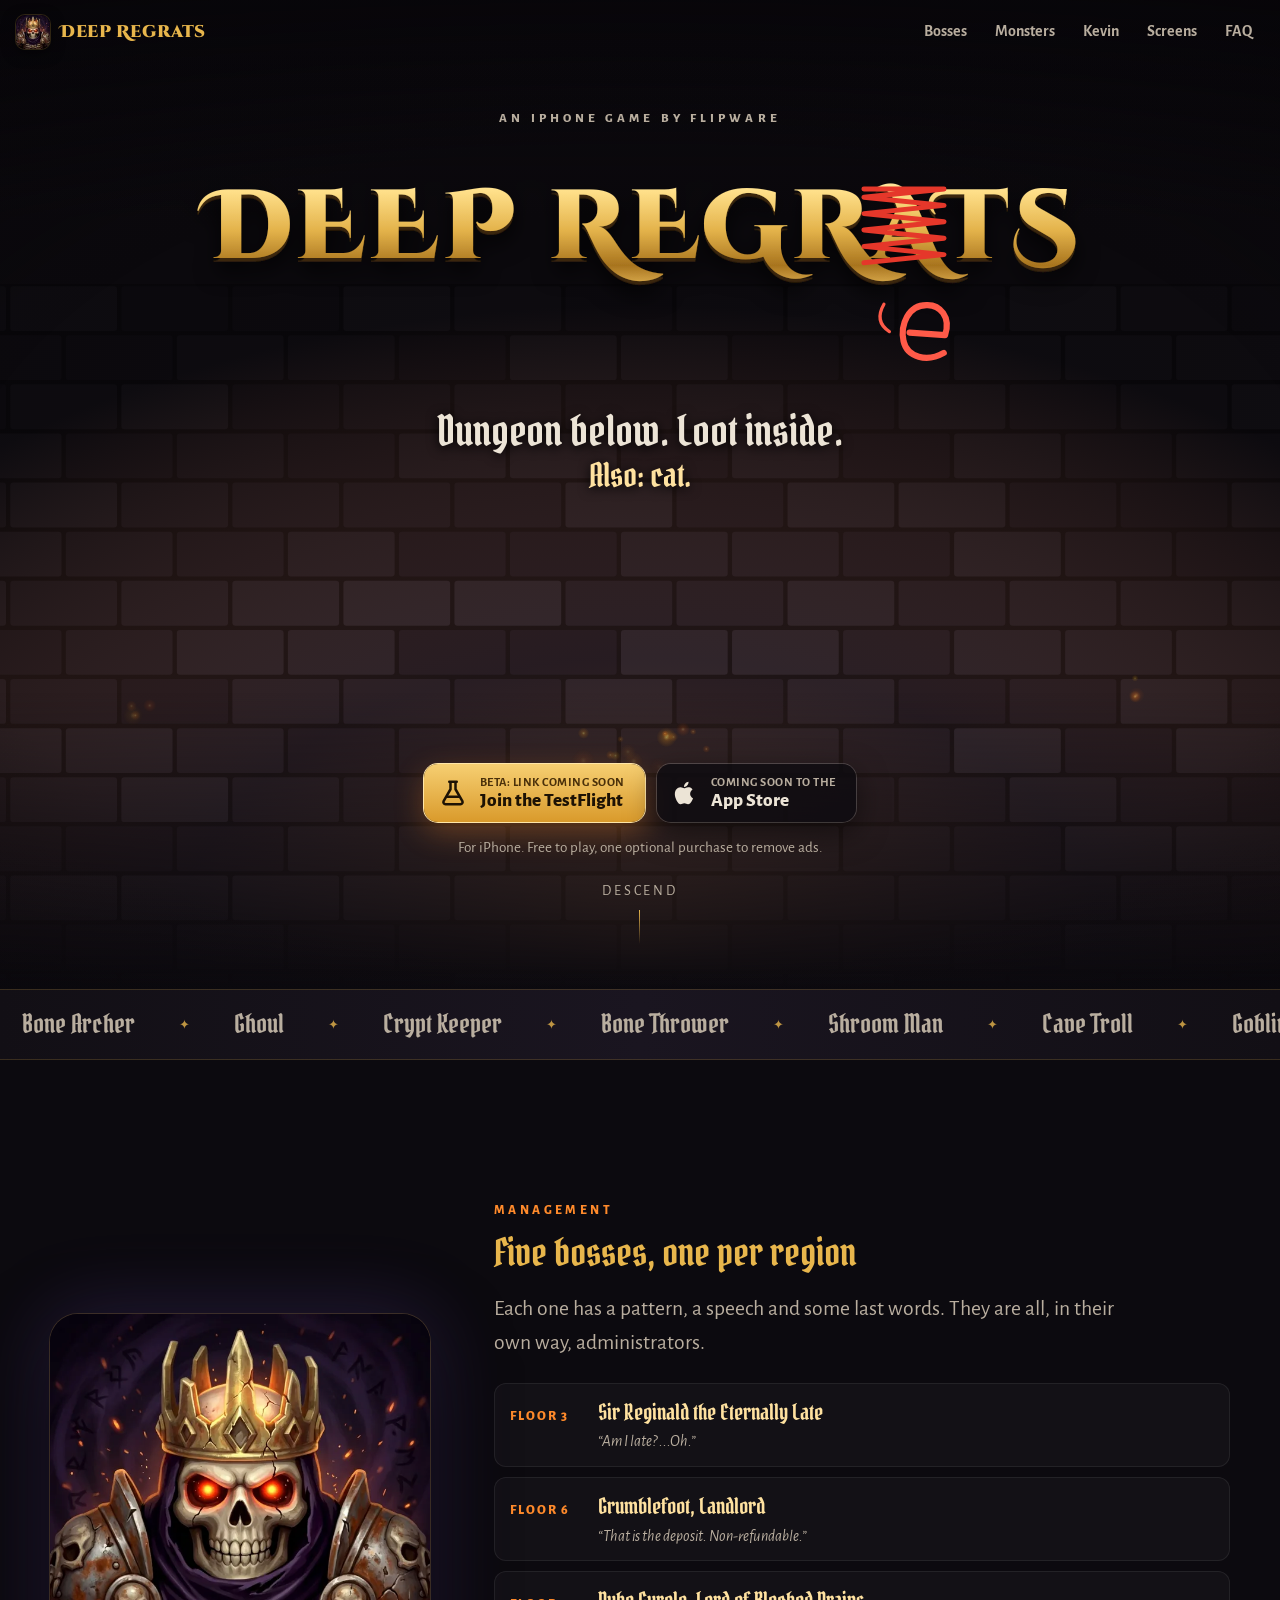
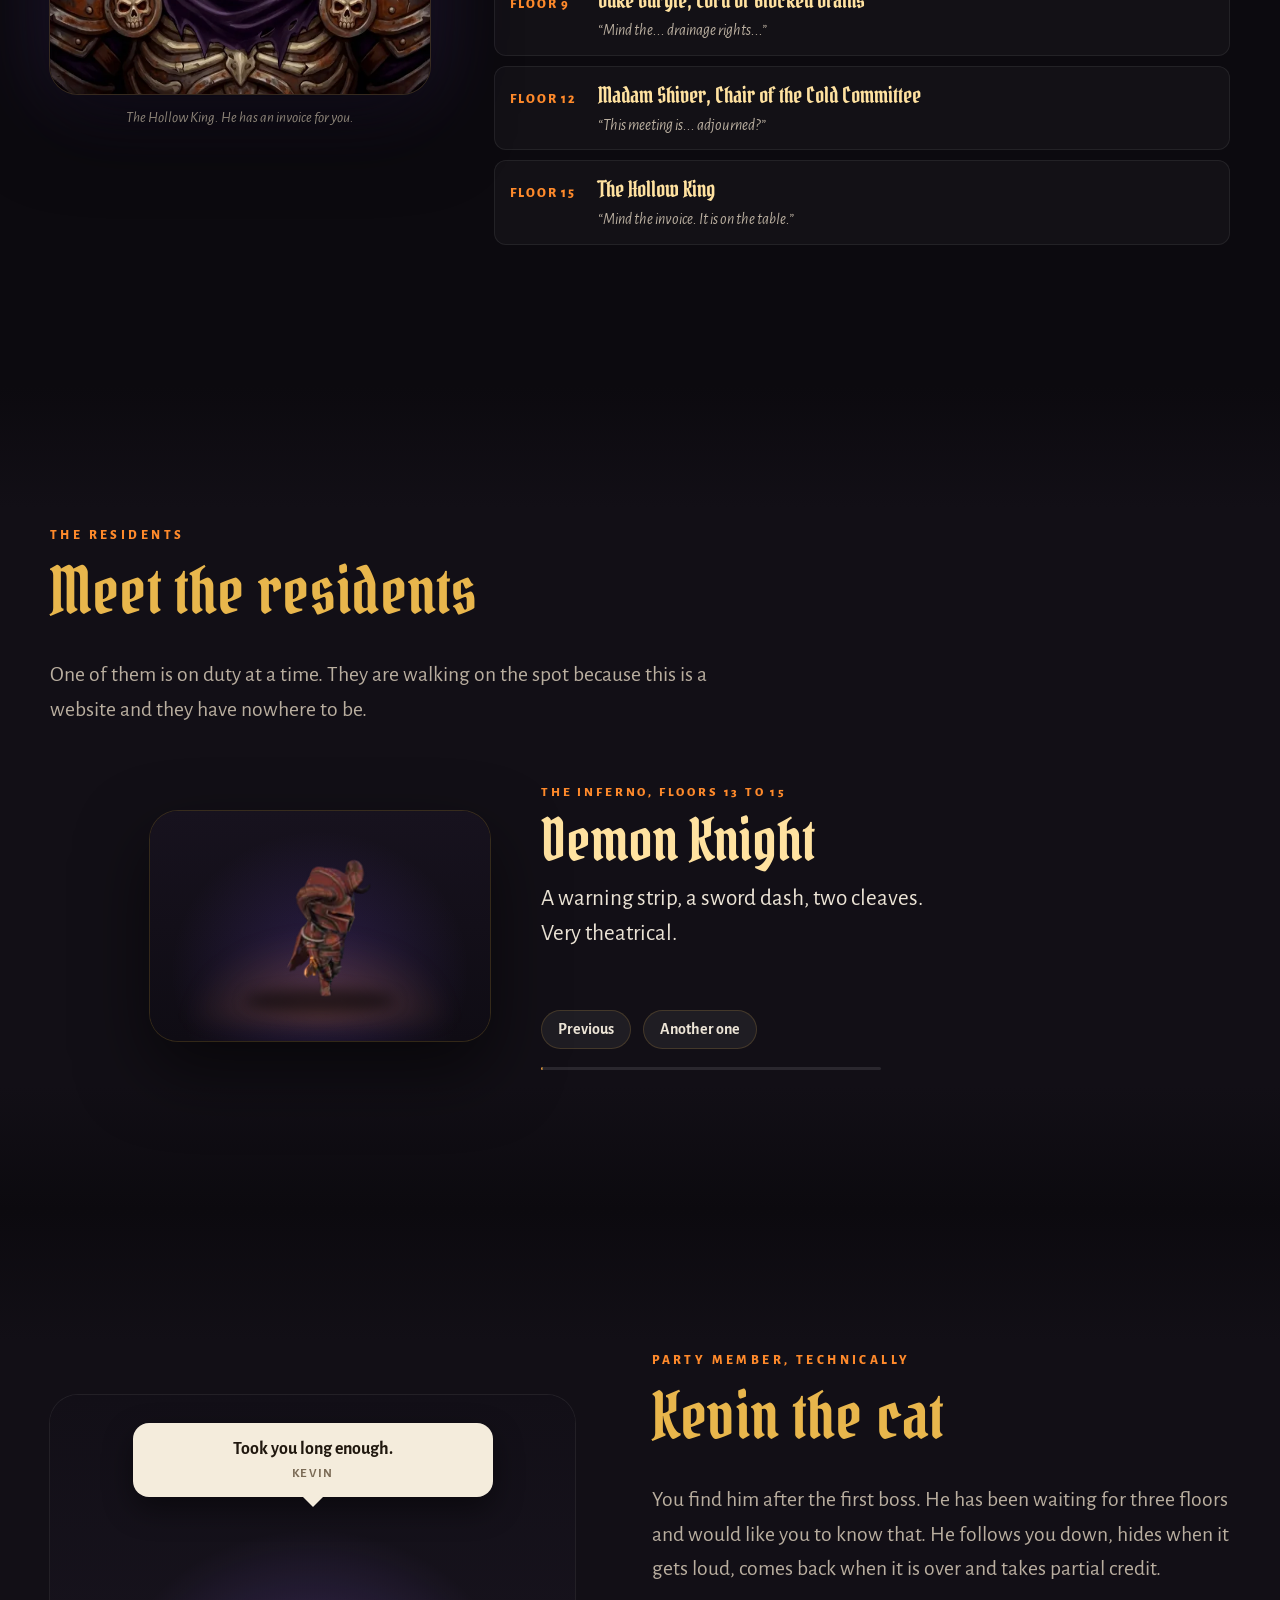
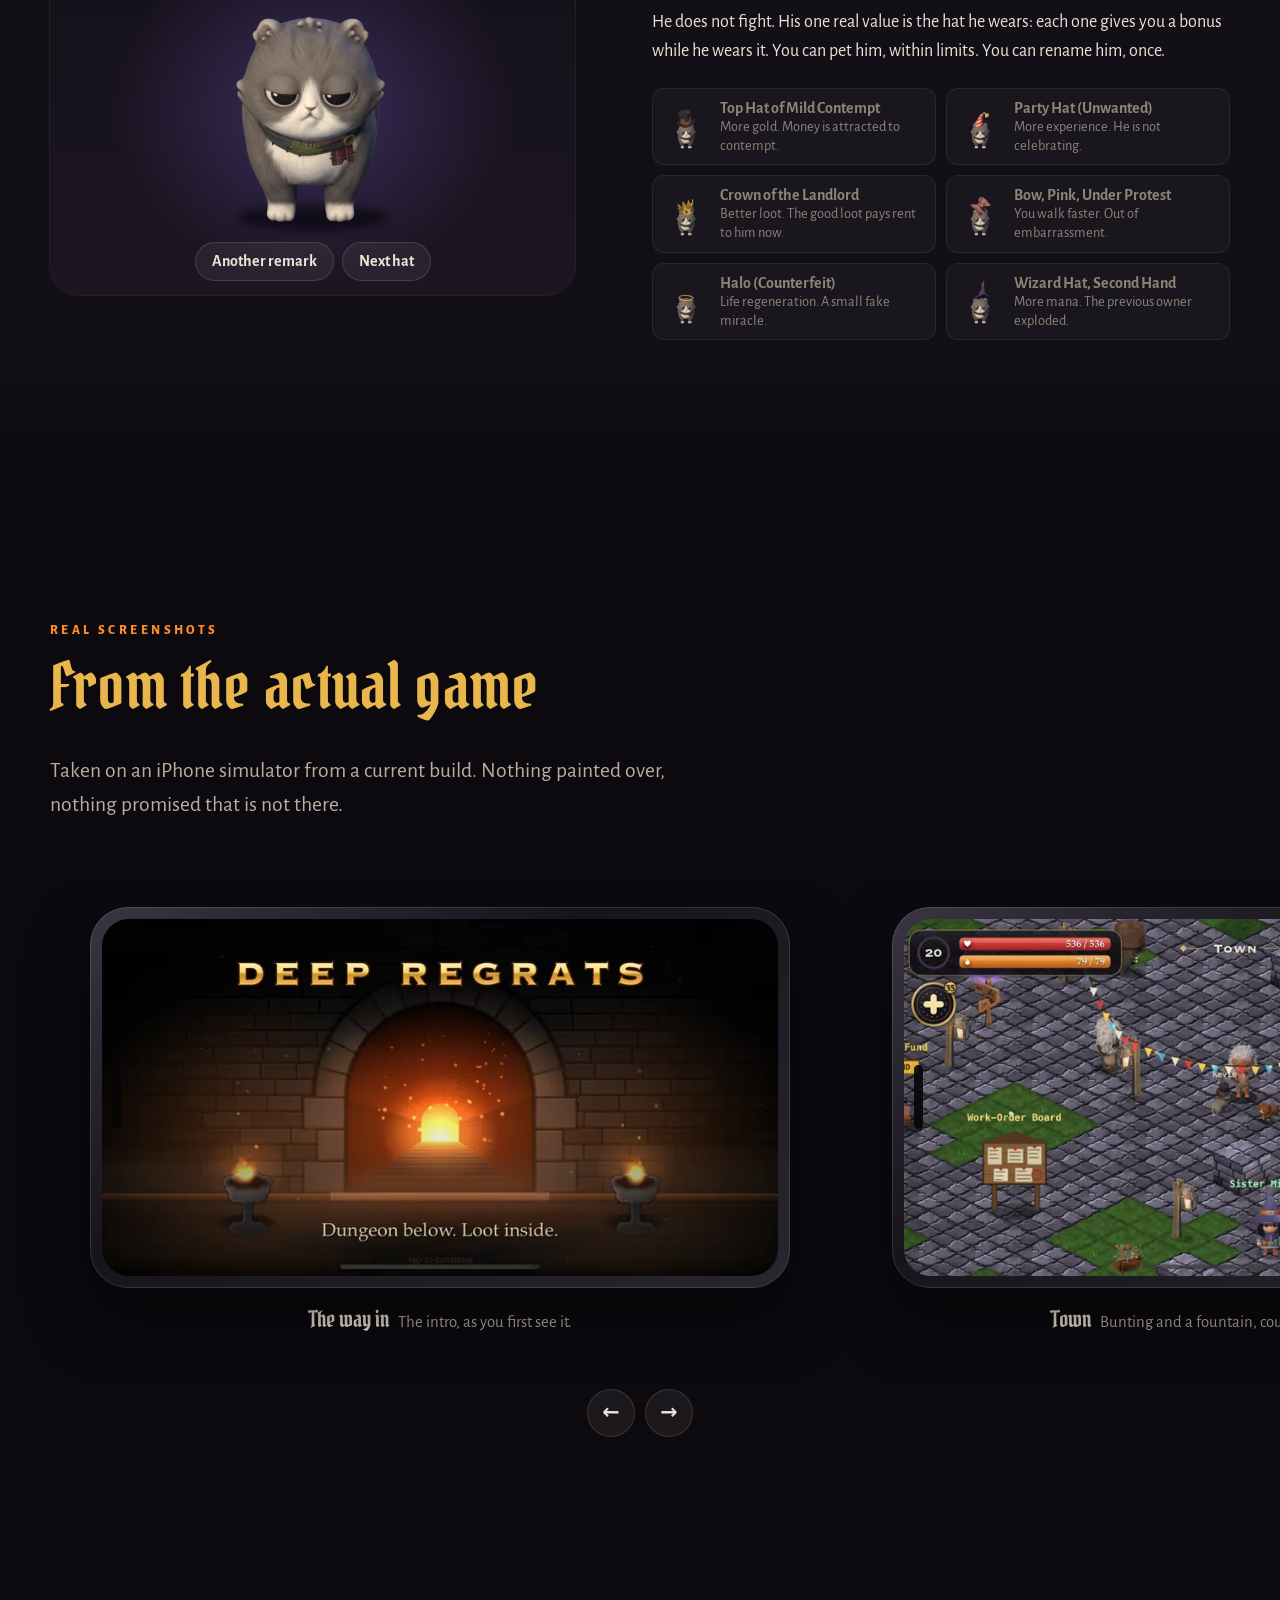
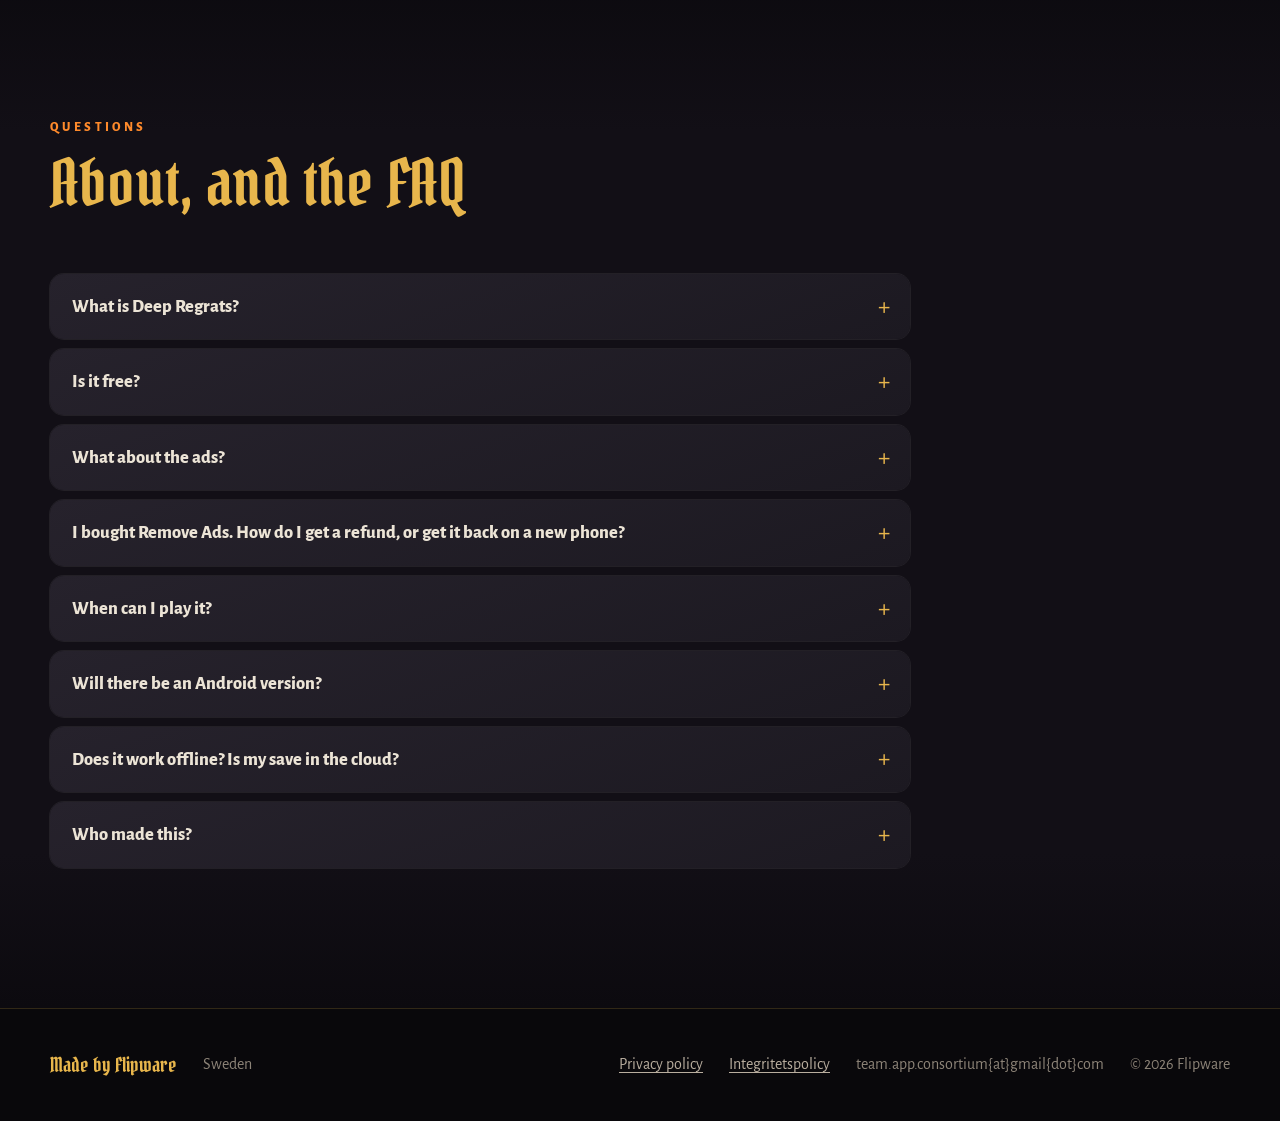
==== commit 3258134e: "site: a 2 KB nav icon instead of the 72 KB one, lighter manifest icons Co-Authored-By: Claude Sonnet" ====
--- a/index.html
+++ b/index.html
@@ -31,7 +31,7 @@
 <a class="skip" href="#main">Skip to content</a>
 
 <header class="nav" id="nav">
-  <a class="brand" href="./"><img src="assets/img/favicon-32.png" srcset="assets/img/icon-192.png 2x" width="34" height="34" alt="">Deep Regrats</a>
+  <a class="brand" href="./"><img src="assets/img/icon-68.webp" width="34" height="34" alt="">Deep Regrats</a>
   <button class="menu-btn" type="button" aria-expanded="false" aria-controls="menu">Menu</button>
   <nav class="links" id="menu" aria-label="Main">
     <a href="#bosses">Bosses</a>
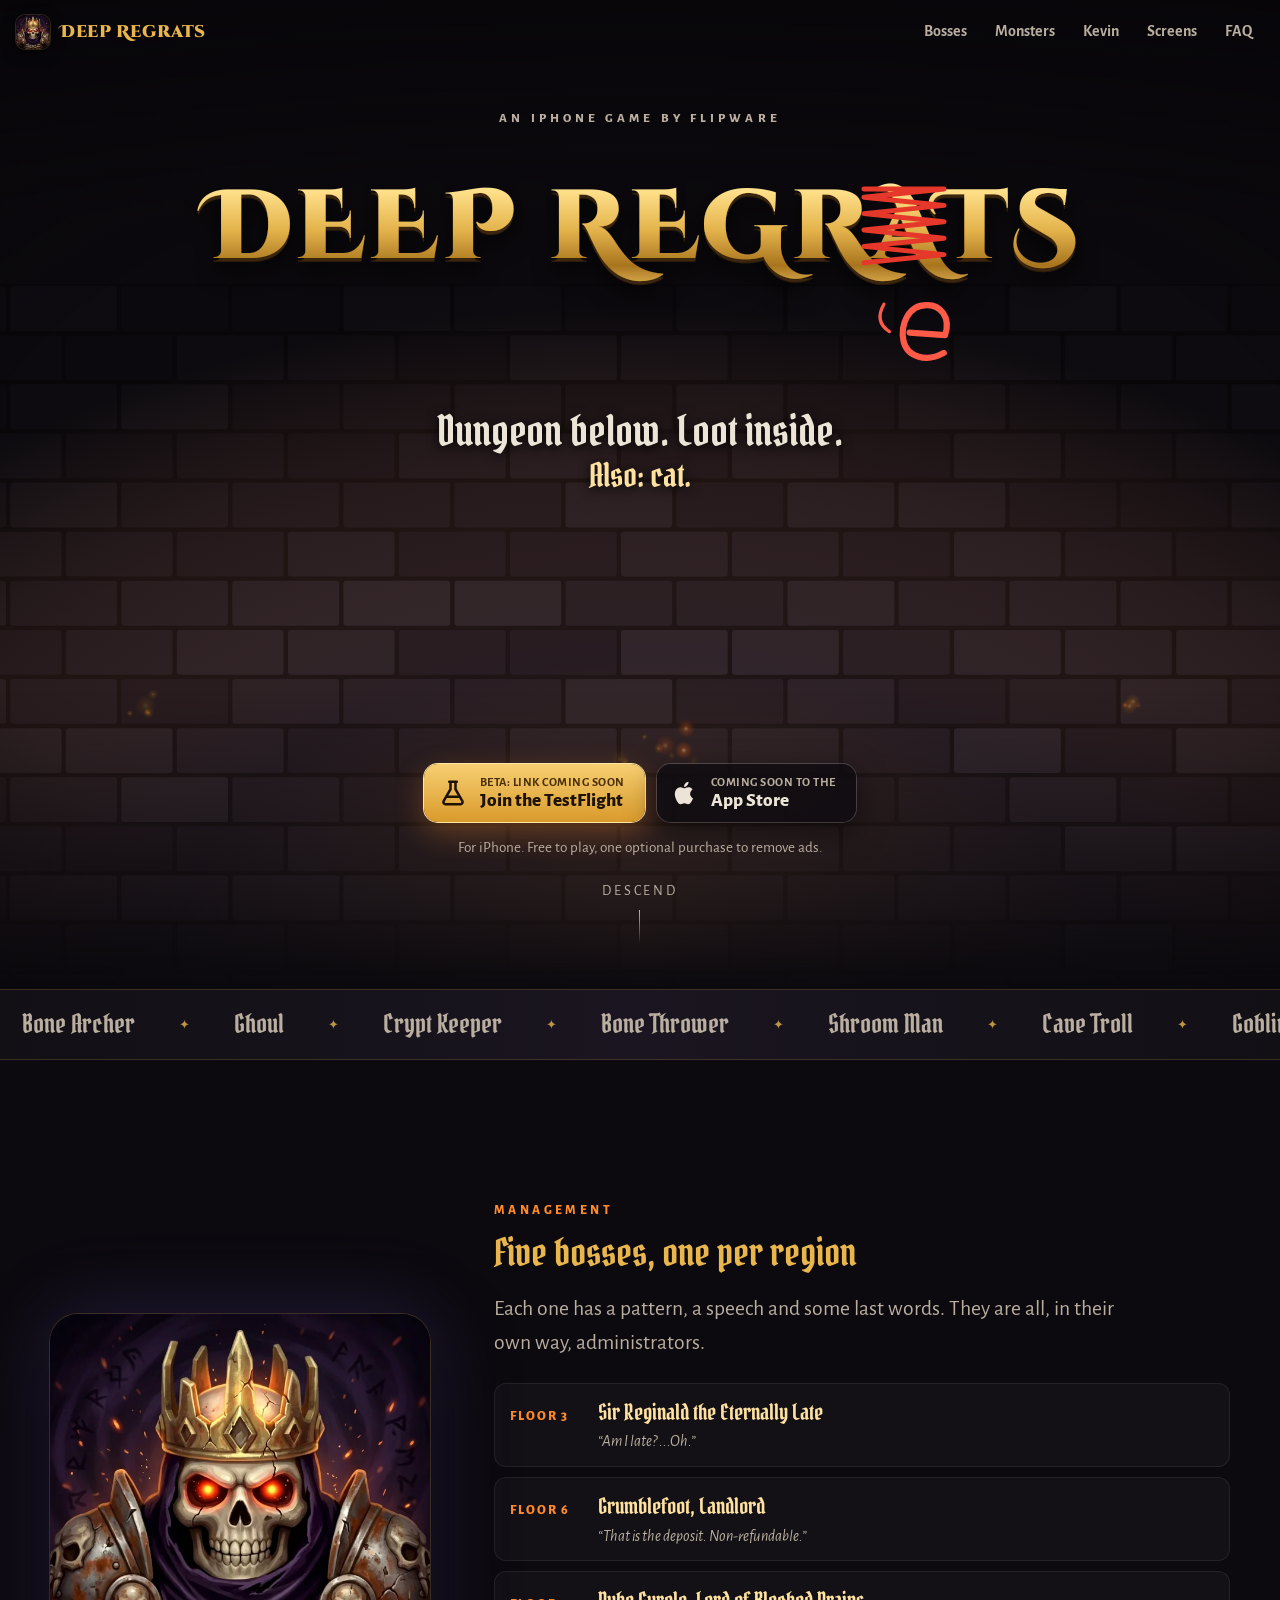
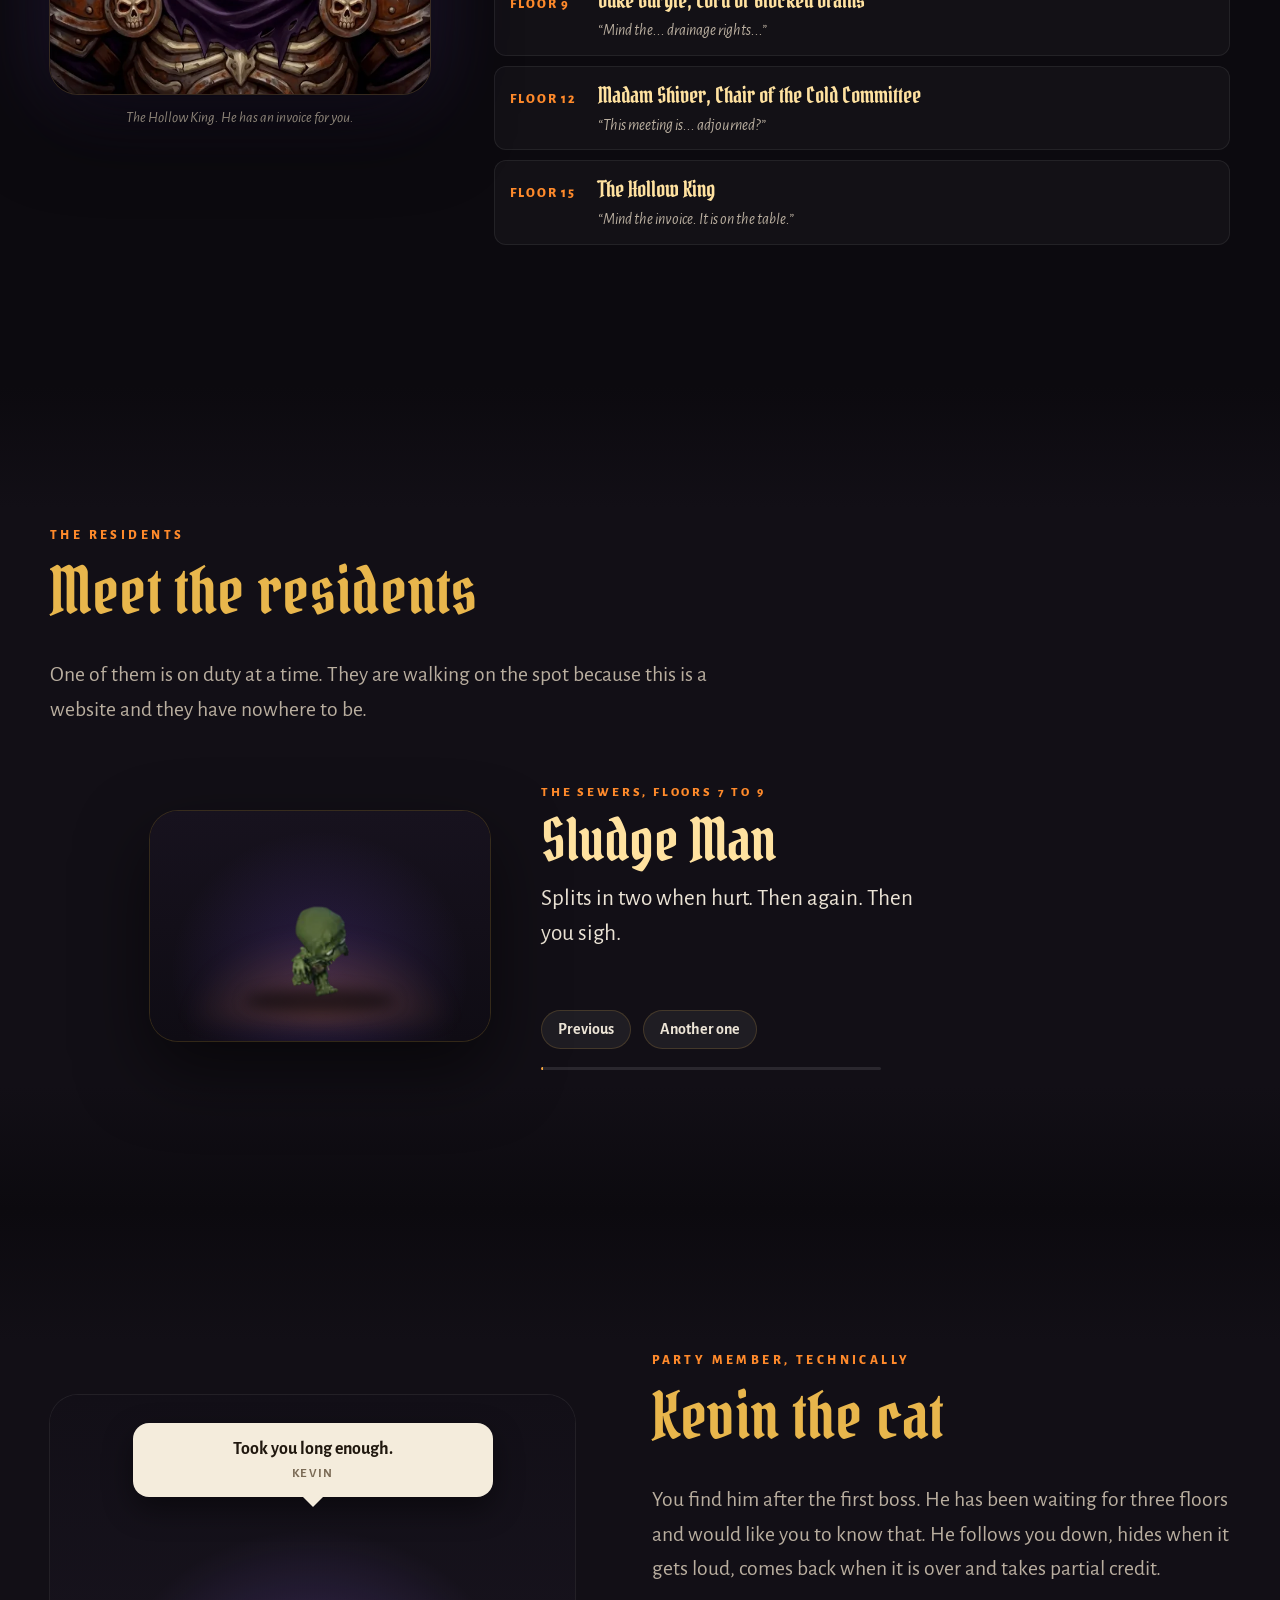
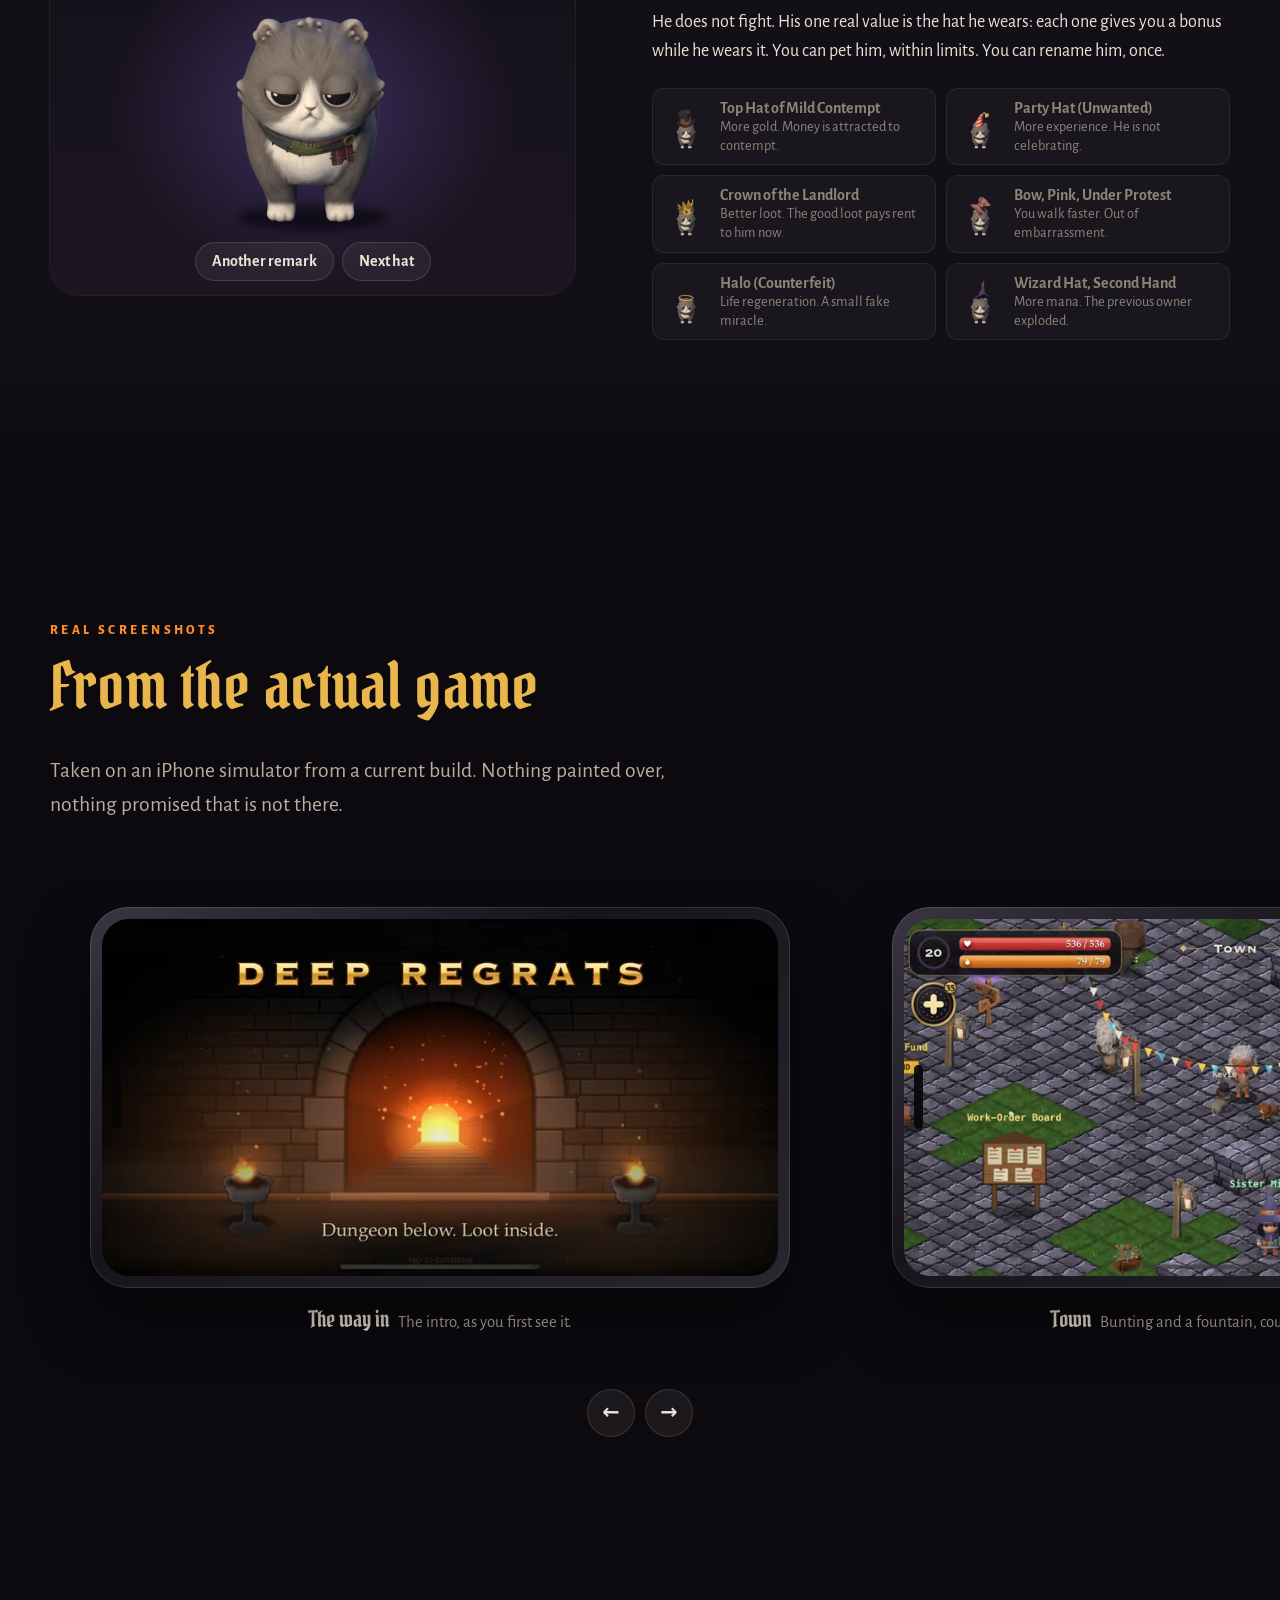
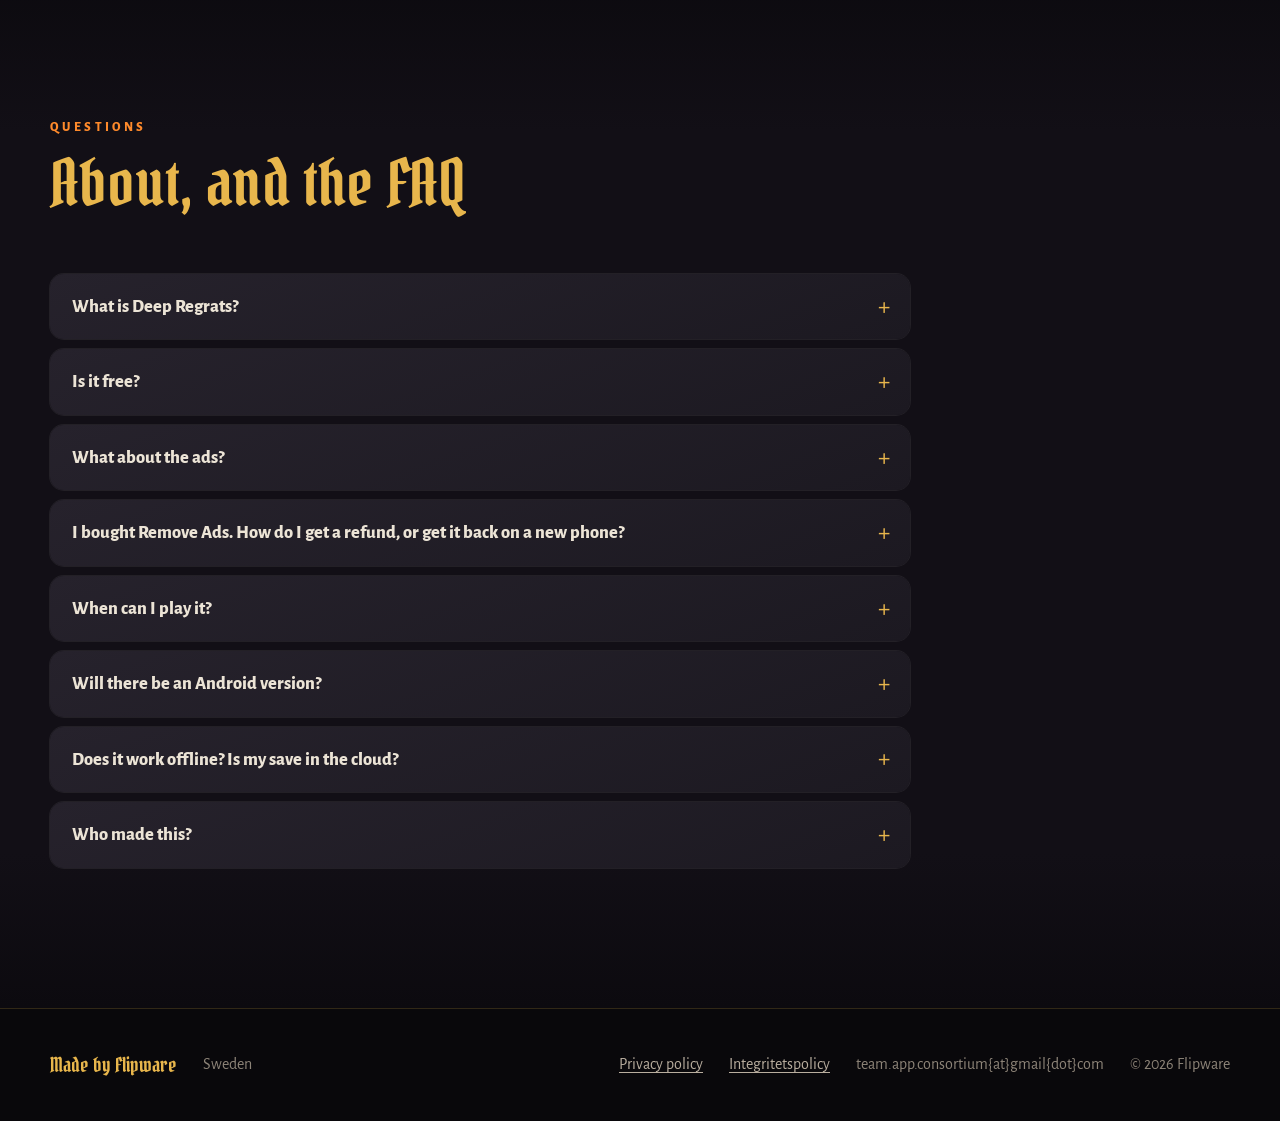
==== commit a5020075: "site: version css and js so phones drop the cached copies Co-Authored-By: Claude Sonnet 5.5 <noreply" ====
--- a/index.html
+++ b/index.html
@@ -13,7 +13,7 @@
 <link rel="manifest" href="site.webmanifest">
 <link rel="preload" href="assets/fonts/cinzel-decorative-latin-900-normal.woff2" as="font" type="font/woff2" crossorigin>
 <link rel="preload" href="assets/fonts/pirata-one-latin-400-normal.woff2" as="font" type="font/woff2" crossorigin>
-<link rel="stylesheet" href="assets/css/style.css">
+<link rel="stylesheet" href="assets/css/style.css?v=3">
 <meta property="og:type" content="website">
 <meta property="og:site_name" content="Deep Regrats">
 <meta property="og:title" content="Deep Regrats: dungeon below, loot inside. Also: cat.">
@@ -24,8 +24,8 @@
 <meta property="og:image:height" content="630">
 <meta property="og:image:alt" content="Deep Regrats: the Hollow King in a cracked gold crown, beside the title in gold.">
 <meta name="twitter:card" content="summary_large_image">
-<script src="assets/js/links.js" defer></script>
-<script src="assets/js/main.js" defer></script>
+<script src="assets/js/links.js?v=3" defer></script>
+<script src="assets/js/main.js?v=3" defer></script>
 </head>
 <body>
 <a class="skip" href="#main">Skip to content</a>
@@ -79,7 +79,7 @@
     </h1>
     <p class="tagline"><span class="t1">Dungeon below. Loot inside.</span><span class="t2">Also: cat.</span></p>
     <div class="hero-spacer"></div>
-    <!-- The store buttons. Their links live in ONE place: assets/js/links.js -->
+    <!-- The store buttons. Their links live in ONE place: assets/js/links.js?v=3 -->
     <div class="badges">
       <a class="badge primary" id="badge-testflight" aria-disabled="true">
         <svg width="30" height="30" viewBox="0 0 24 24" aria-hidden="true" fill="none" stroke="currentColor" stroke-width="2" stroke-linecap="round" stroke-linejoin="round"><path d="M9 3h6M10 3v6L4.5 18.5A1.7 1.7 0 0 0 6 21h12a1.7 1.7 0 0 0 1.5-2.5L14 9V3"/><path d="M7.5 15h9"/></svg>
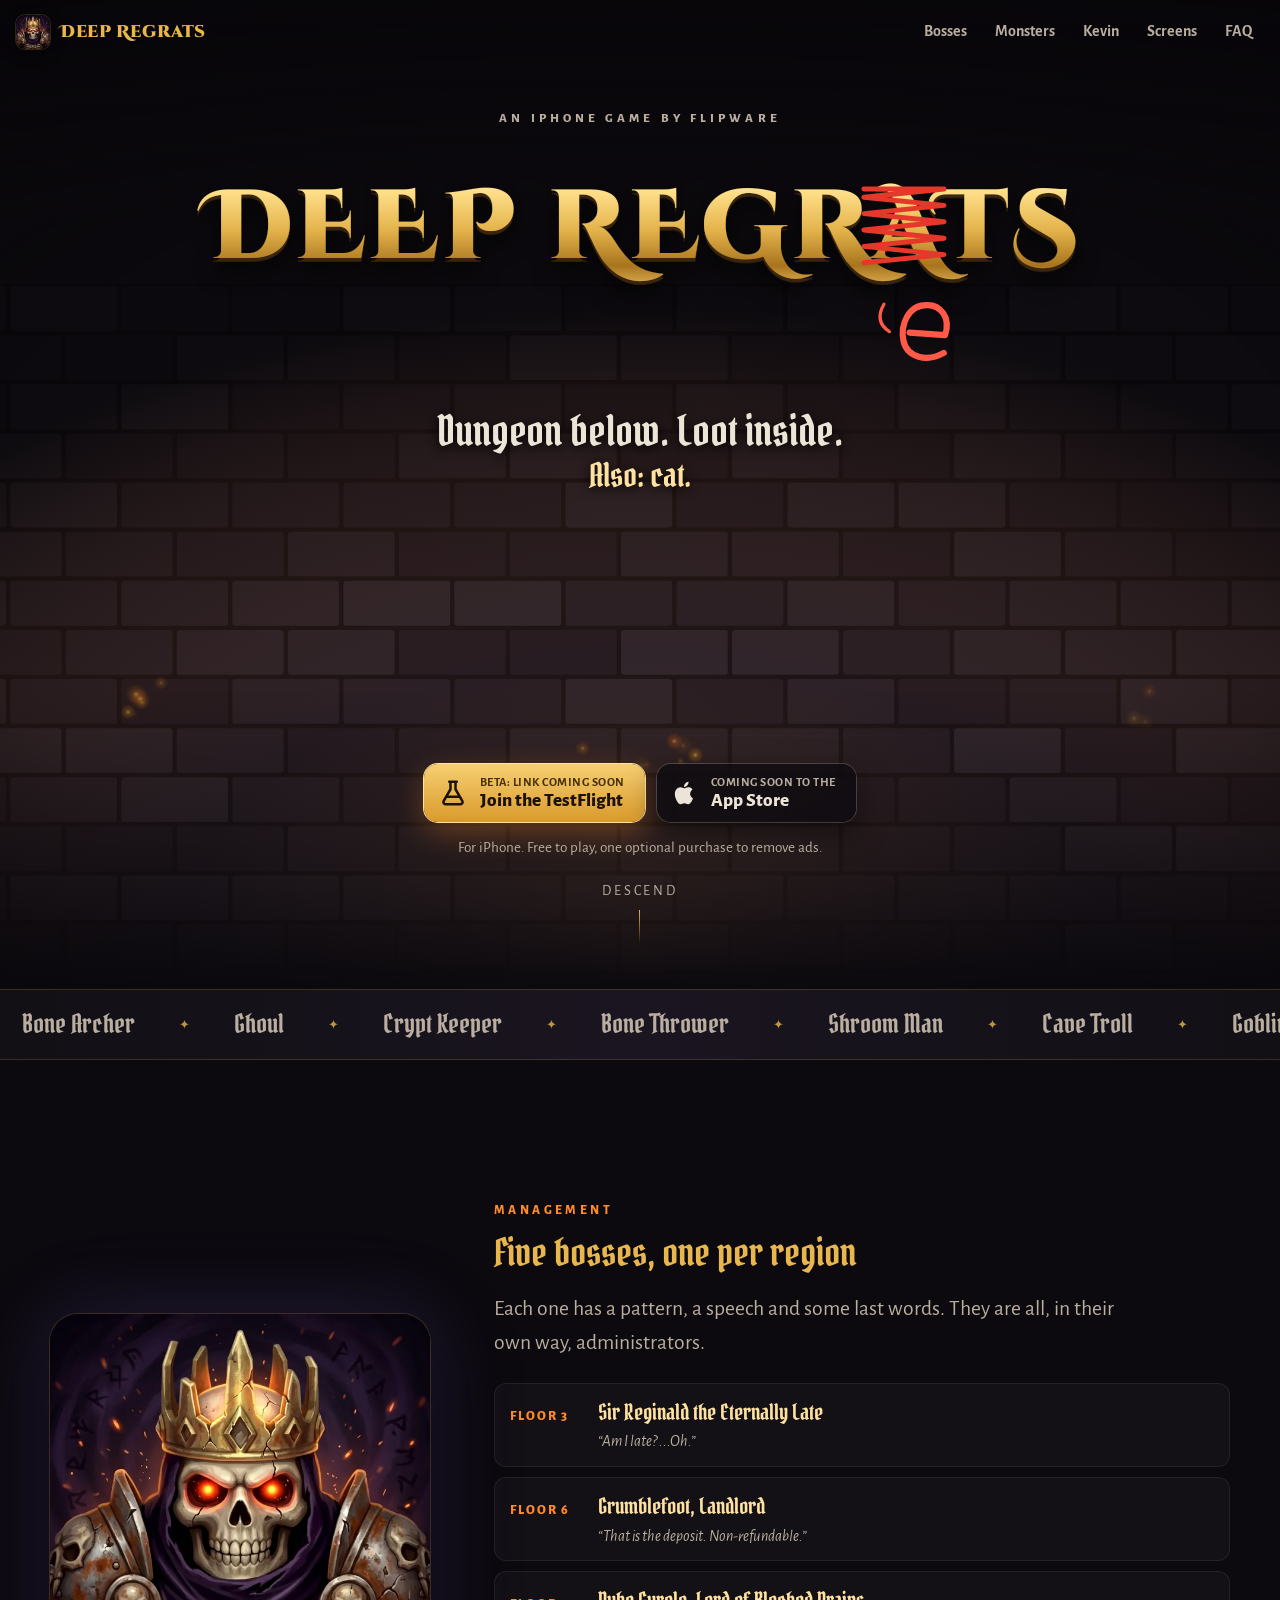
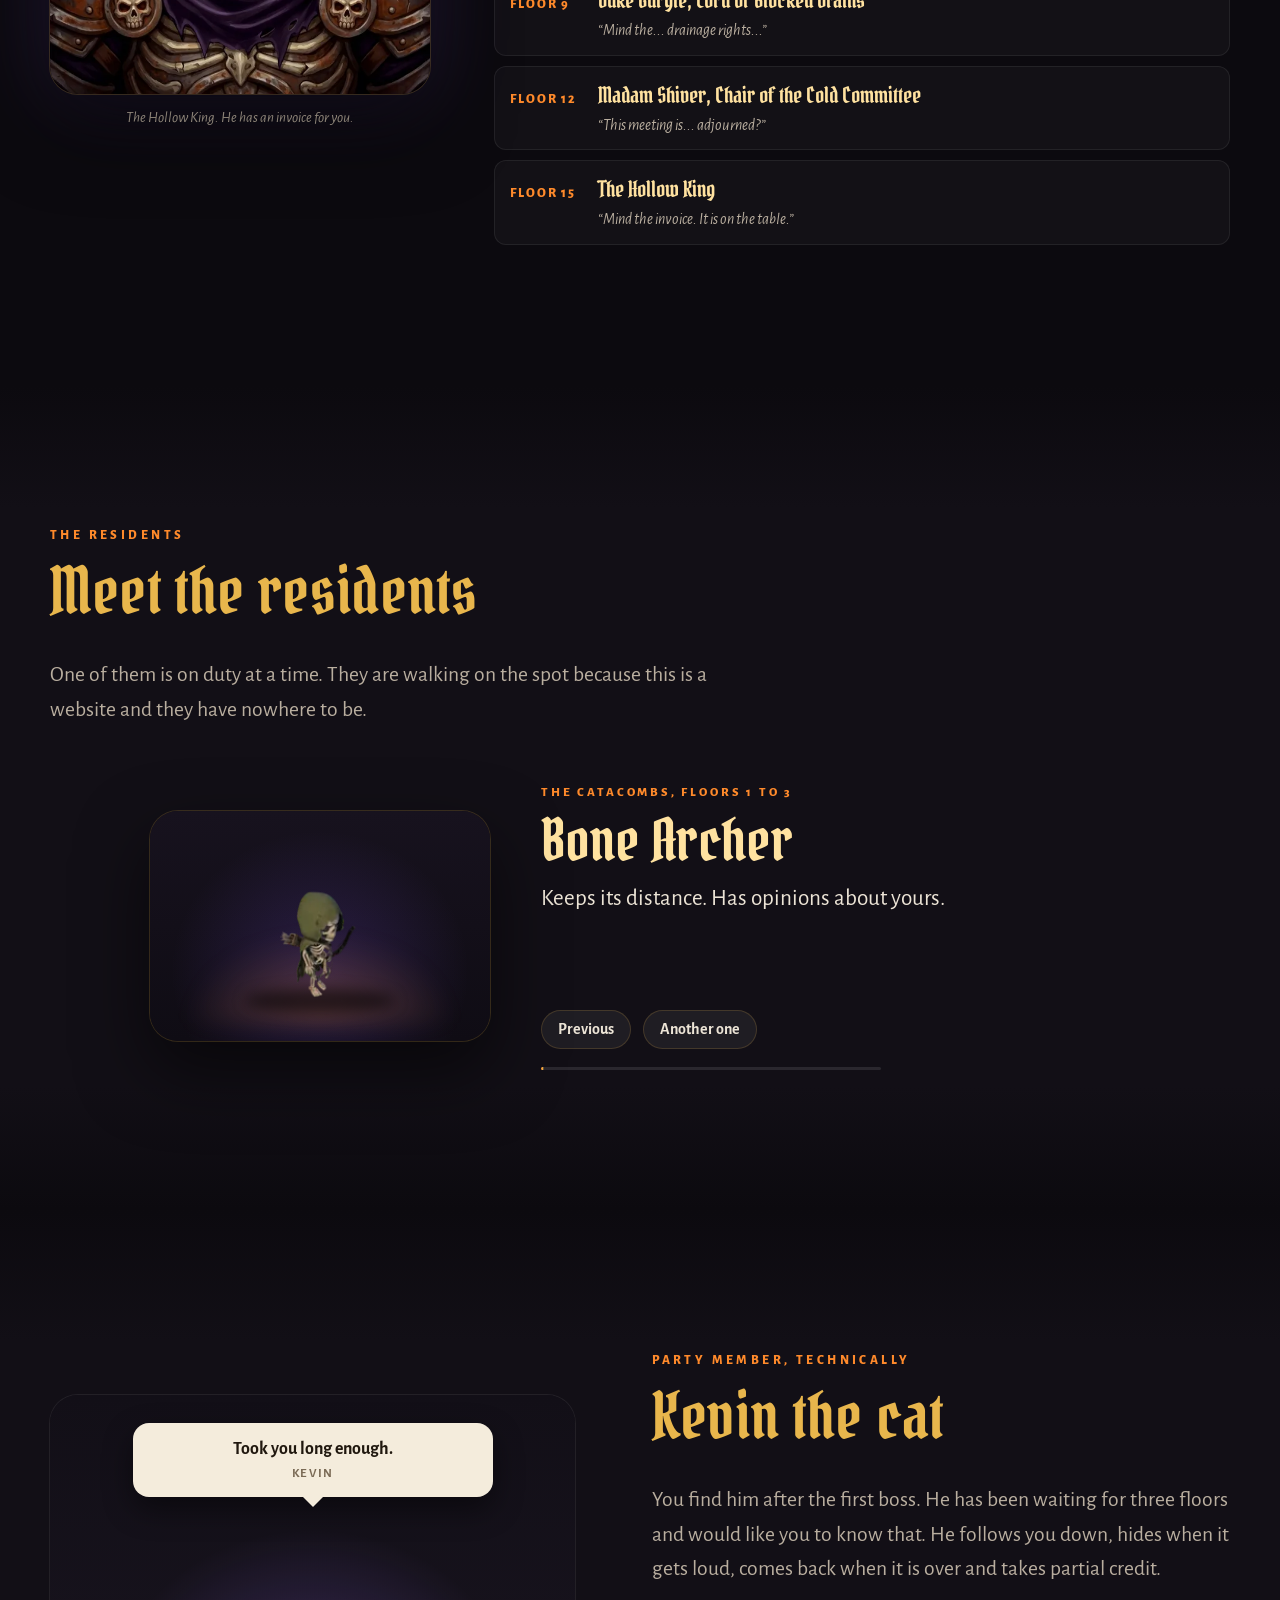
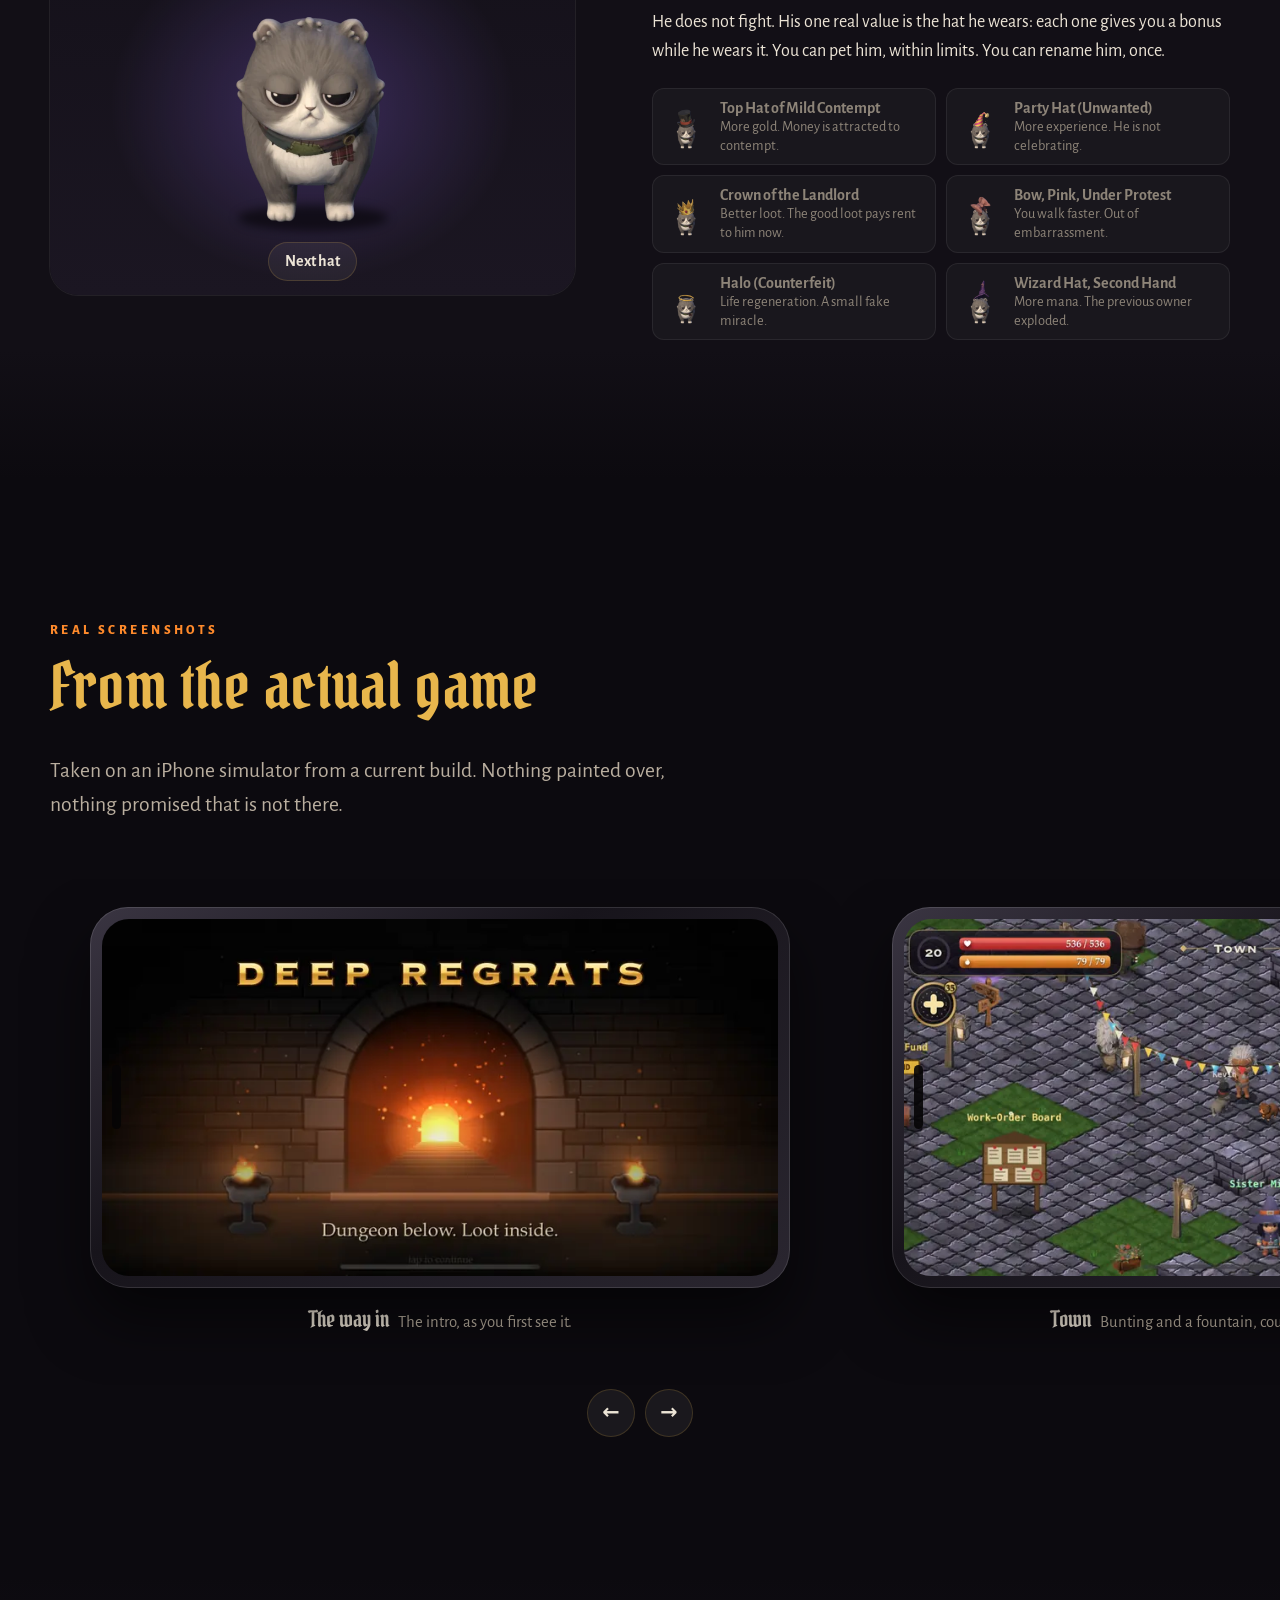
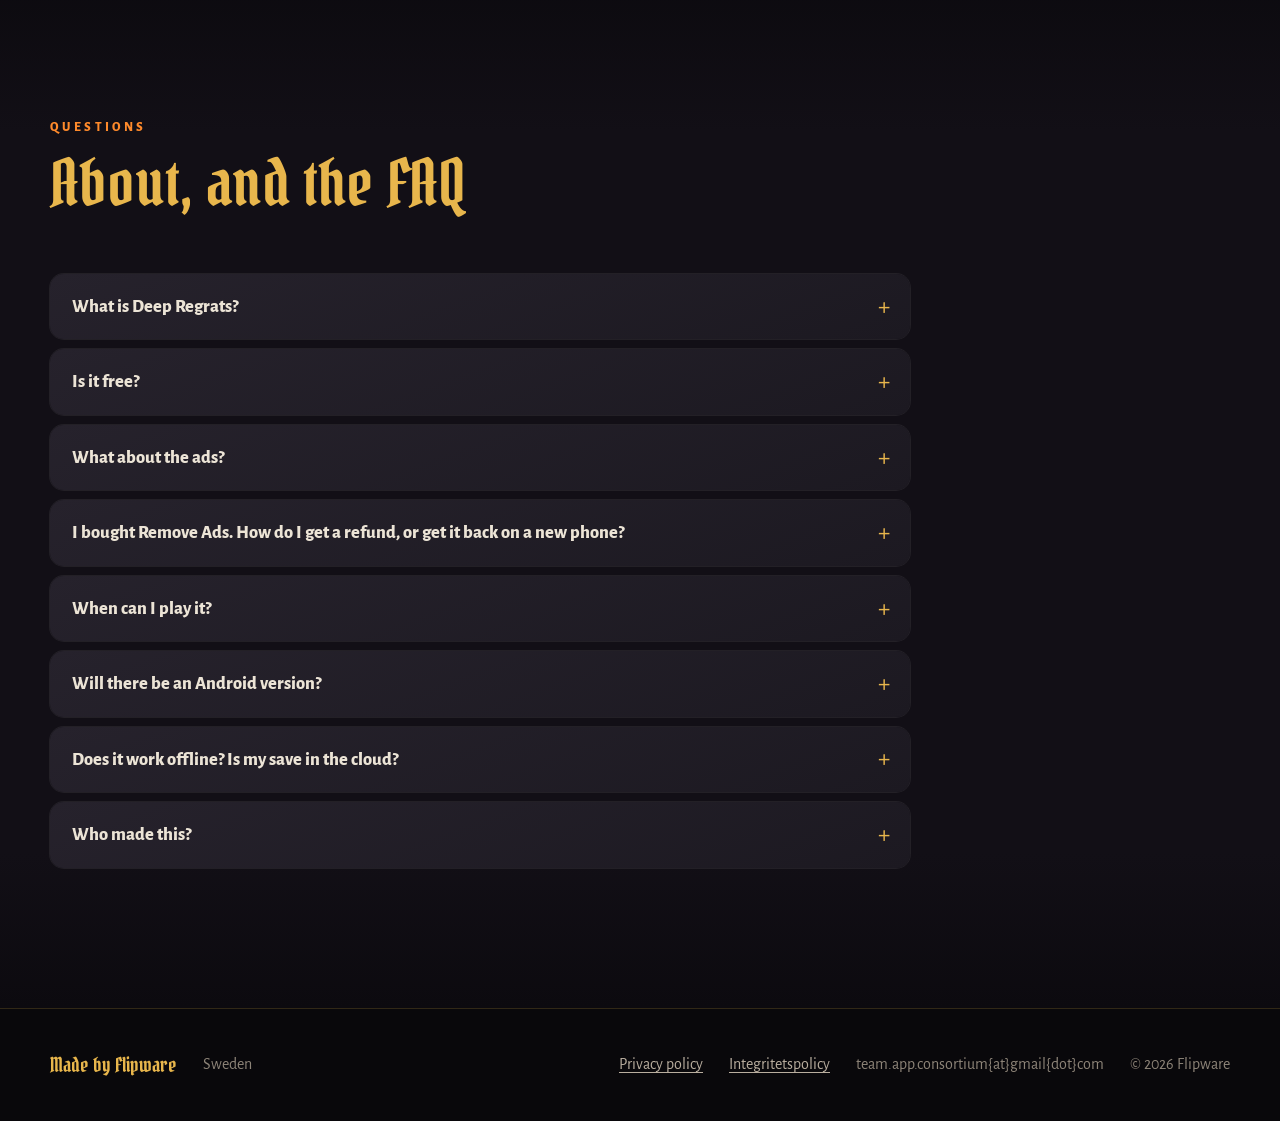
==== commit bcb5d41e: "site: Kevin breathes, sways, looks around, nods at his remarks and hops on a new hat; remarks loop b" ====
--- a/index.html
+++ b/index.html
@@ -13,7 +13,7 @@
 <link rel="manifest" href="site.webmanifest">
 <link rel="preload" href="assets/fonts/cinzel-decorative-latin-900-normal.woff2" as="font" type="font/woff2" crossorigin>
 <link rel="preload" href="assets/fonts/pirata-one-latin-400-normal.woff2" as="font" type="font/woff2" crossorigin>
-<link rel="stylesheet" href="assets/css/style.css?v=3">
+<link rel="stylesheet" href="assets/css/style.css?v=5">
 <meta property="og:type" content="website">
 <meta property="og:site_name" content="Deep Regrats">
 <meta property="og:title" content="Deep Regrats: dungeon below, loot inside. Also: cat.">
@@ -25,7 +25,7 @@
 <meta property="og:image:alt" content="Deep Regrats: the Hollow King in a cracked gold crown, beside the title in gold.">
 <meta name="twitter:card" content="summary_large_image">
 <script src="assets/js/links.js?v=3" defer></script>
-<script src="assets/js/main.js?v=3" defer></script>
+<script src="assets/js/main.js?v=5" defer></script>
 </head>
 <body>
 <a class="skip" href="#main">Skip to content</a>
@@ -172,7 +172,6 @@
         <img src="assets/sprites/kevin_hat_6.webp?v=2" alt="Kevin in a second-hand wizard hat" width="283" height="591" loading="lazy">
       </div>
       <div class="kevin-controls">
-        <button class="btn" type="button" id="kevin-say">Another remark</button>
         <button class="btn" type="button" id="kevin-hat">Next hat</button>
       </div>
     </div>
--- a/assets/css/style.css
+++ b/assets/css/style.css
@@ -258,6 +258,20 @@
 .kevin-cat { position: relative; z-index: 1; width: 170px; aspect-ratio: 283 / 591; margin-top: 44px; }
 .kevin-cat img { position: absolute; inset: 0; width: 100%; height: 100%; opacity: 0; transition: opacity .45s ease, transform .45s cubic-bezier(.3,1.6,.5,1); transform: translateY(6px); }
 .kevin-cat img.on { opacity: 1; transform: none; }
+/* Kevin is never quite still: he breathes, sways a little, nods at his own remarks and hops when he gets a new hat. */
+.kevin-cat { transform-origin: 50% 96%; animation: kbreathe 3.8s ease-in-out infinite, ksway 9s ease-in-out infinite, klook 11s ease-in-out infinite; }
+.kevin-cat.react { animation: kbreathe 3.8s ease-in-out infinite, ksway 9s ease-in-out infinite, klook 11s ease-in-out infinite, knod .7s ease-out 1; }
+.kevin-cat.pop { animation: kbreathe 3.8s ease-in-out infinite, ksway 9s ease-in-out infinite, klook 11s ease-in-out infinite, khop .7s cubic-bezier(.3,1.4,.5,1) 1; }
+@keyframes kbreathe { 0%, 100% { scale: 1 1; } 50% { scale: 1.012 1.026; } }
+@keyframes ksway { 0%, 100% { rotate: -.7deg; } 50% { rotate: .7deg; } }
+@keyframes klook { 0%, 62%, 100% { translate: 0 0; } 68%, 78% { translate: -5px 0; } 84%, 94% { translate: 5px 0; } }
+@keyframes knod { 0% { translate: 0 0; } 30% { translate: 0 5px; } 100% { translate: 0 0; } }
+@keyframes khop { 0% { translate: 0 0; } 35% { translate: 0 -22px; } 70% { translate: 0 2px; } 100% { translate: 0 0; } }
+.kevin-stage::after { animation: kshadow 3.8s ease-in-out infinite; }
+@keyframes kshadow { 0%, 100% { scale: 1 1; opacity: 1; } 50% { scale: 1.05 1; opacity: .85; } }
+.bubble:not(.swap) { animation: bpop .4s cubic-bezier(.3,1.5,.5,1); }
+@keyframes bpop { from { transform: scale(.94); } to { transform: none; } }
+@media (prefers-reduced-motion: reduce) { .kevin-cat, .kevin-cat.react, .kevin-cat.pop, .kevin-stage::after, .bubble:not(.swap) { animation: none; } }
 .bubble { position: absolute; z-index: 2; top: 28px; left: 50%; translate: -50% 0; width: min(86%, 360px); padding: 14px 18px; border-radius: 16px; background: #f4ecdc; color: #20180f;
   font-weight: 700; font-size: 1.12rem; line-height: 1.35; text-align: center; box-shadow: 0 12px 30px rgba(0,0,0,.45); transition: opacity .35s, transform .35s; }
 .bubble::after { content: ""; position: absolute; bottom: -10px; left: 50%; translate: -50% 0; border: 10px solid transparent; border-bottom: 0; border-top-color: #f4ecdc; }
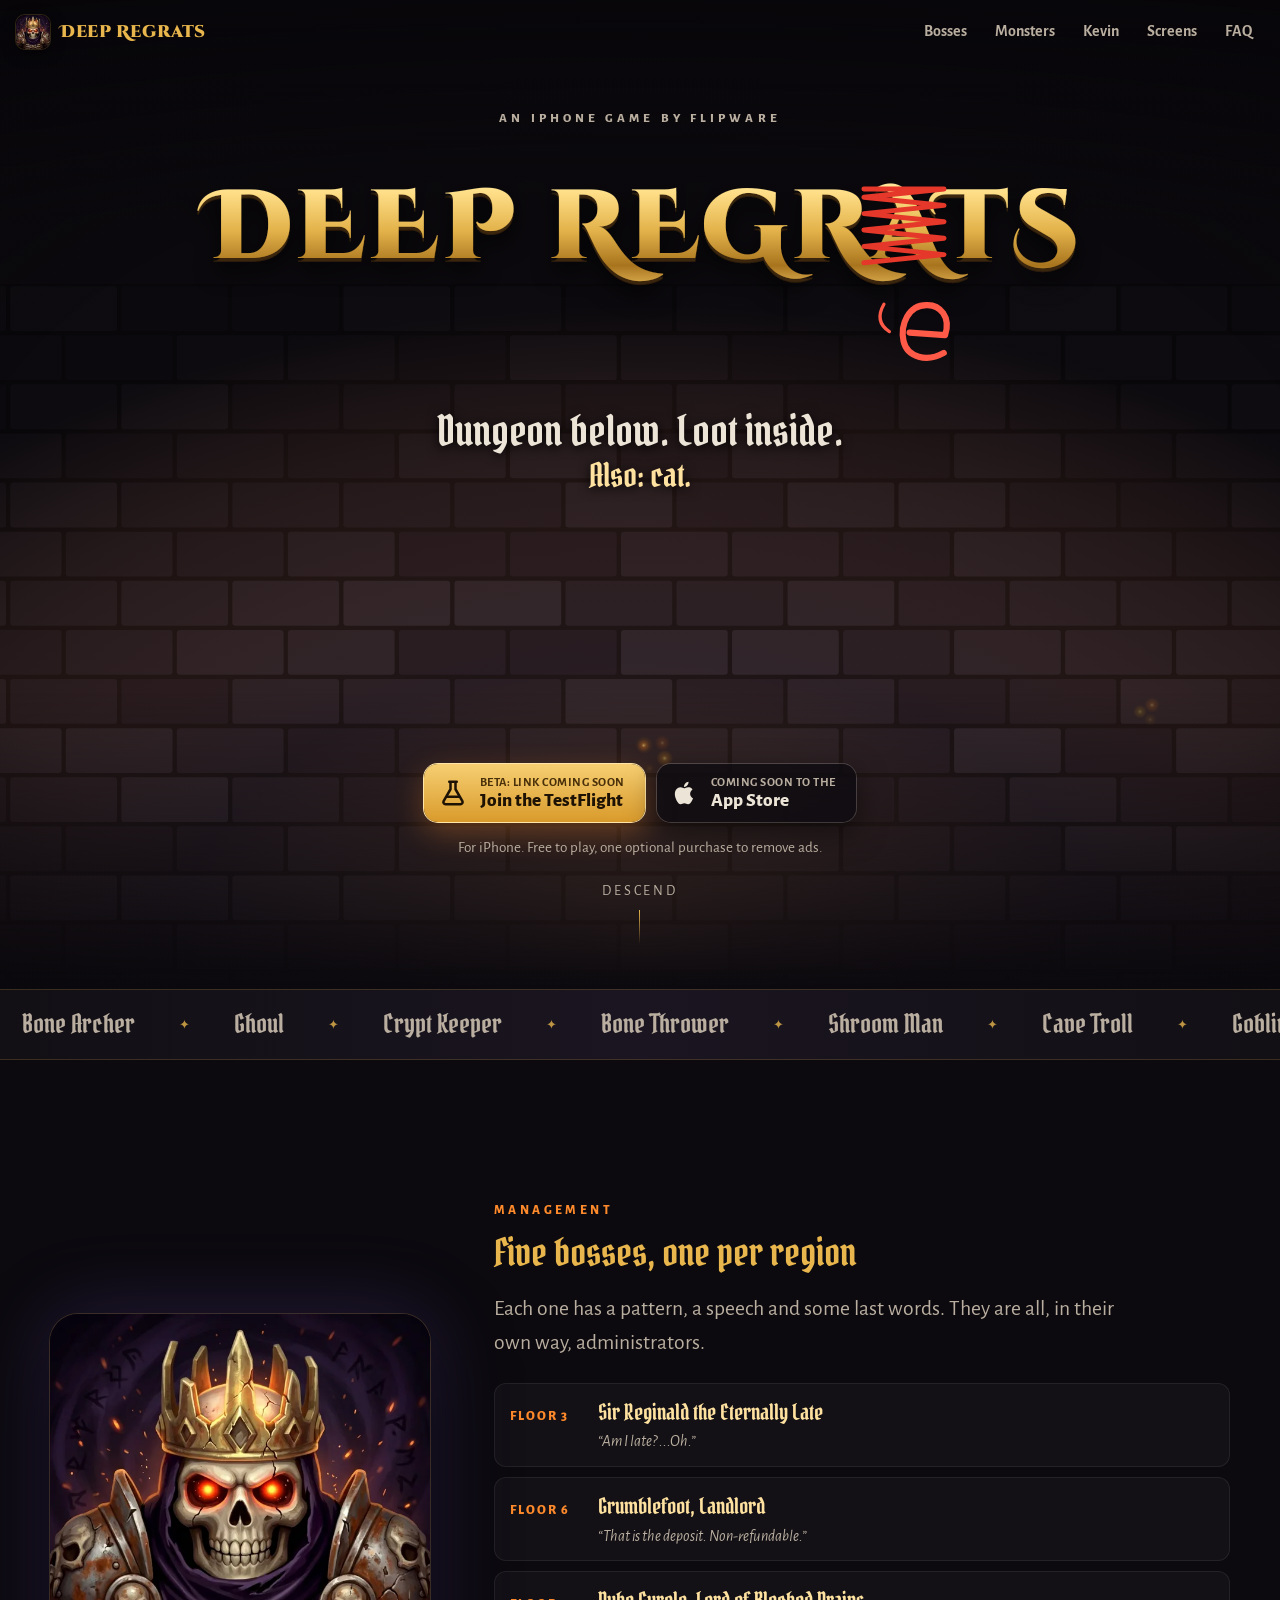
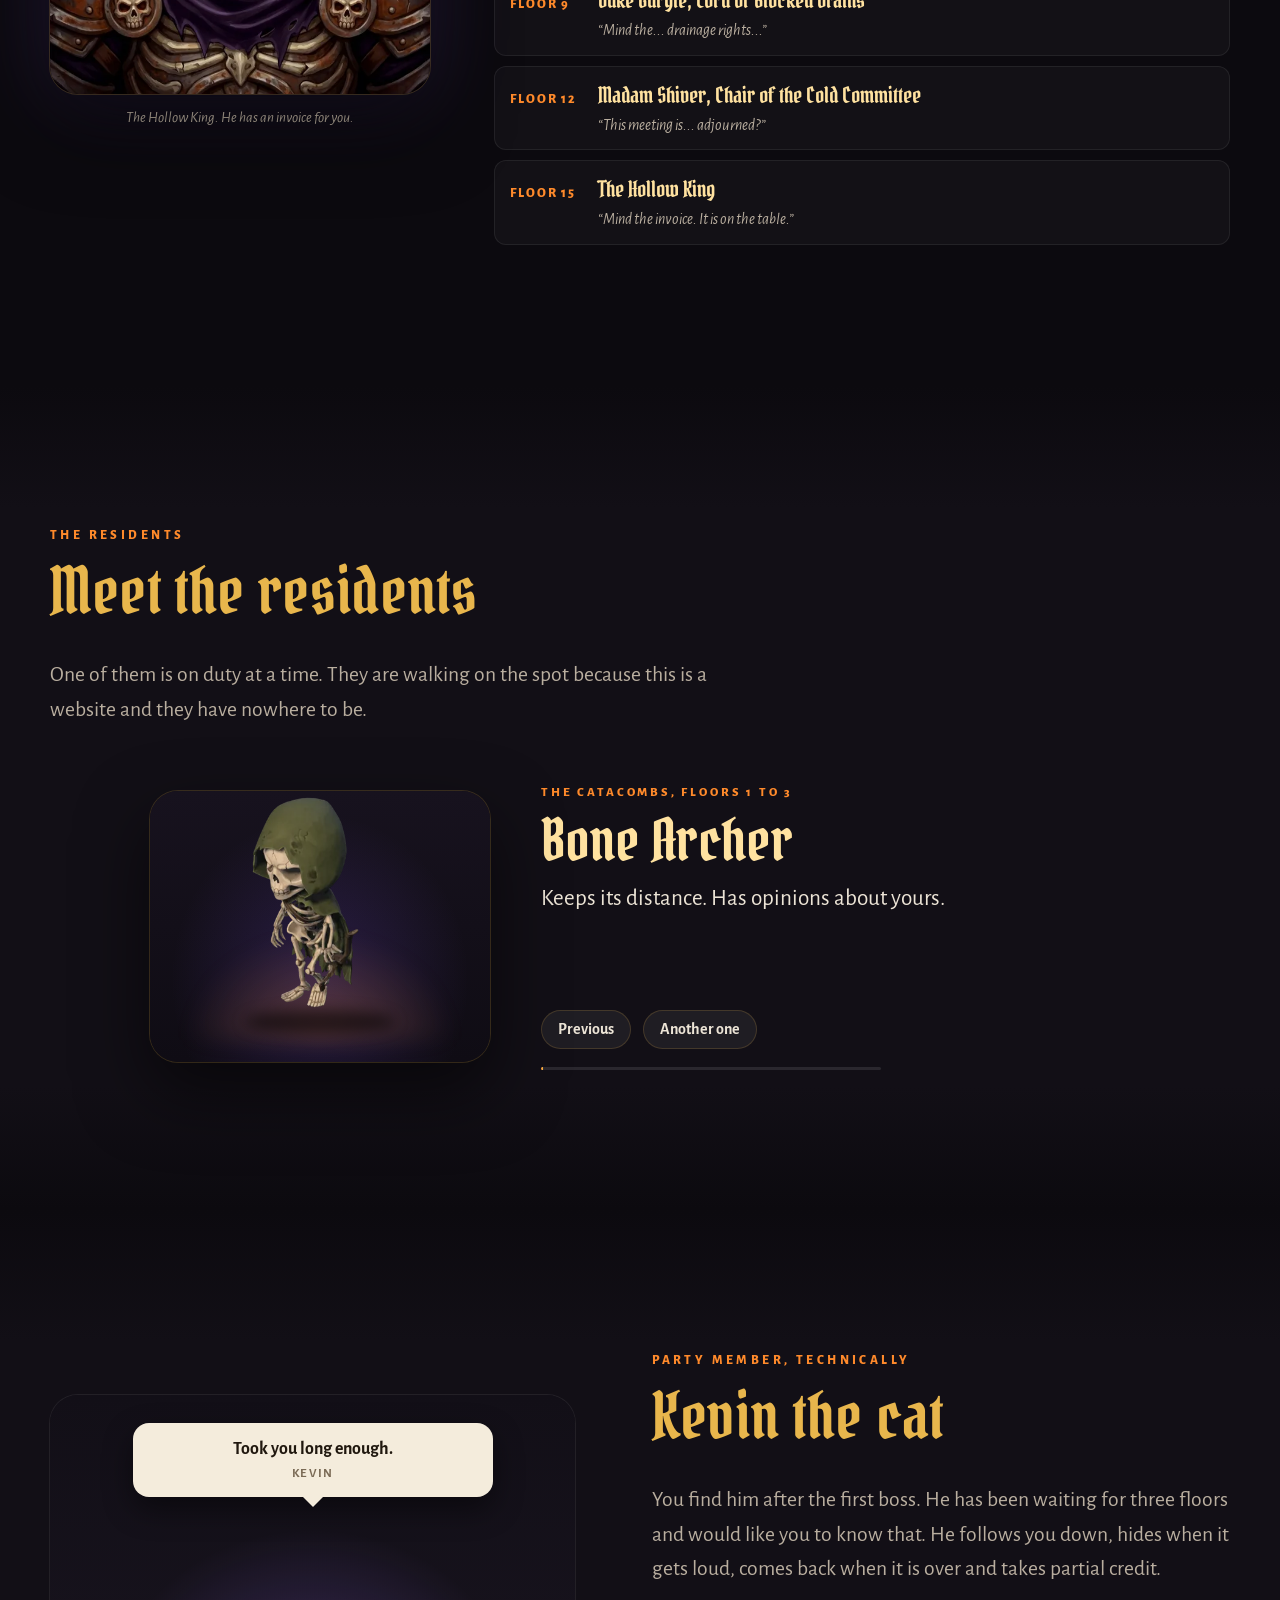
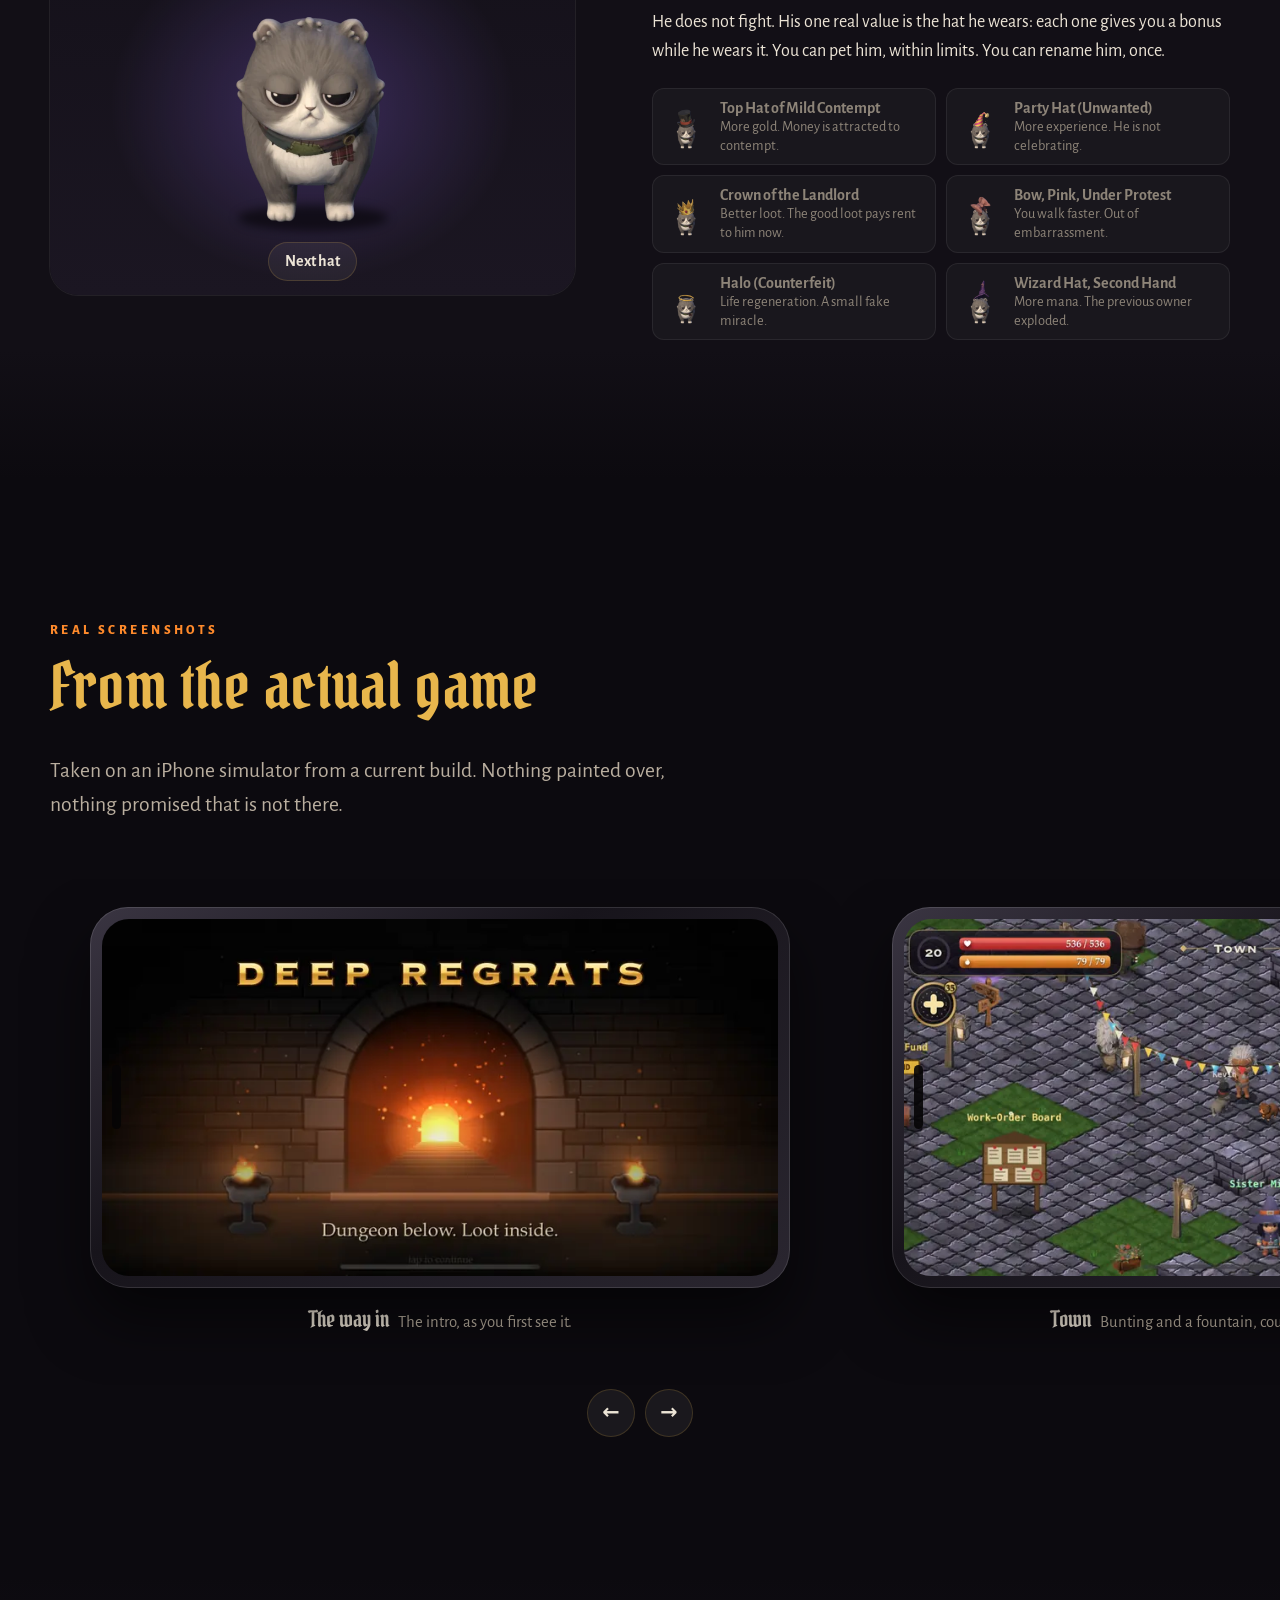
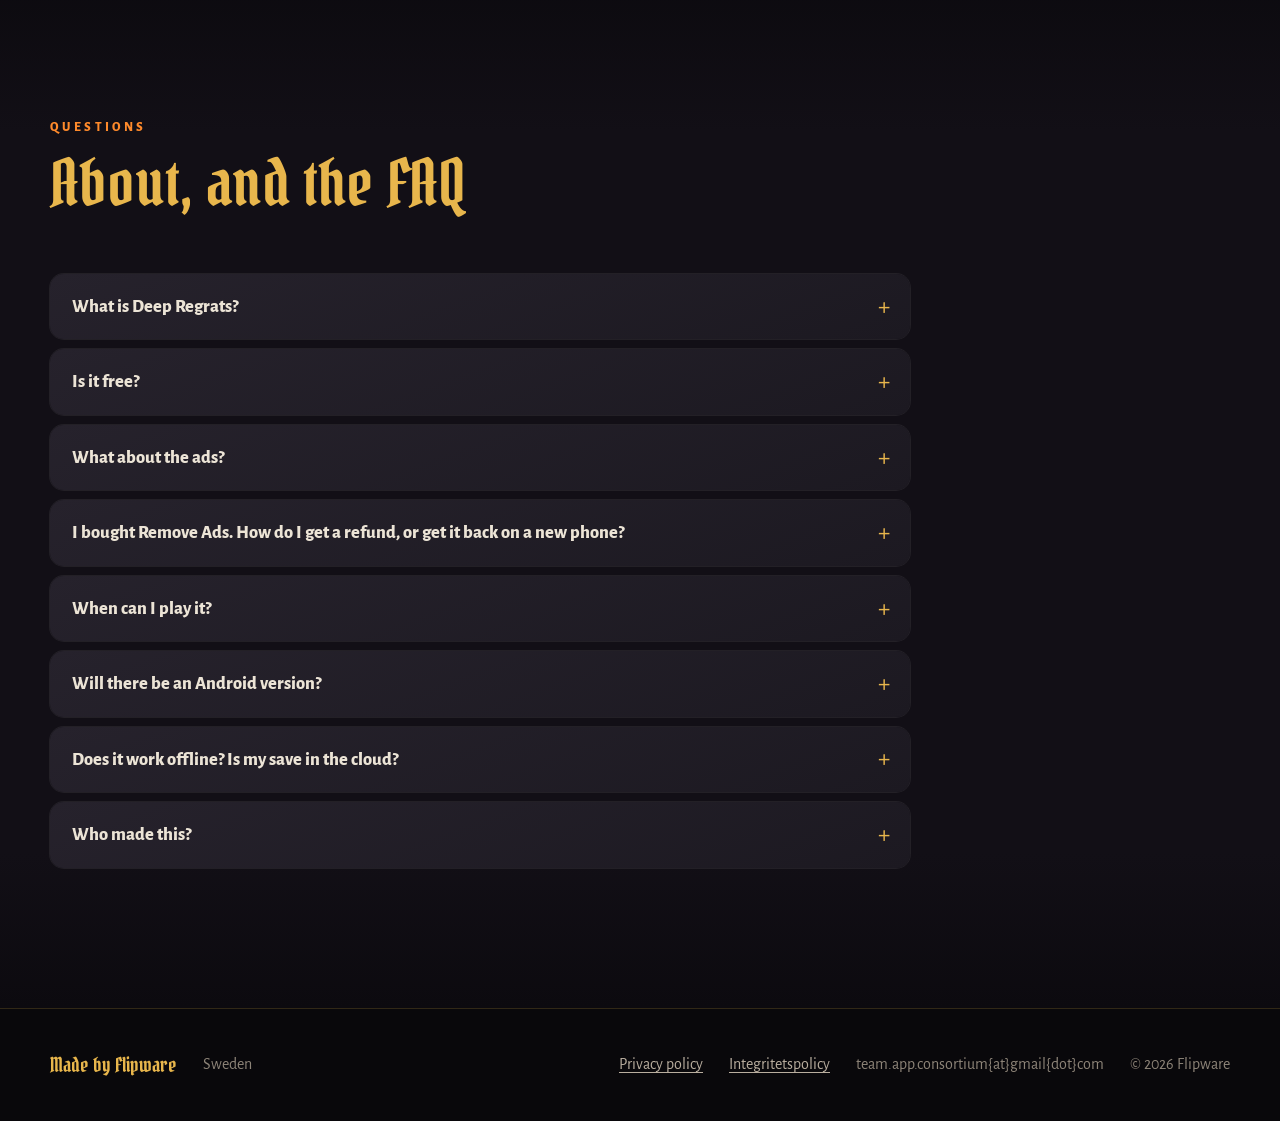
==== commit e2e59c80: "site: high-resolution monster strips Co-Authored-By: Claude Sonnet 5.5 <noreply@anthropic.com>" ====
--- a/index.html
+++ b/index.html
@@ -25,7 +25,7 @@
 <meta property="og:image:alt" content="Deep Regrats: the Hollow King in a cracked gold crown, beside the title in gold.">
 <meta name="twitter:card" content="summary_large_image">
 <script src="assets/js/links.js?v=3" defer></script>
-<script src="assets/js/main.js?v=5" defer></script>
+<script src="assets/js/main.js?v=6" defer></script>
 </head>
 <body>
 <a class="skip" href="#main">Skip to content</a>
@@ -154,7 +154,7 @@
         <div class="spot-bar" aria-hidden="true"><i id="spot-bar"></i></div>
       </div>
     </div>
-    <script type="application/json" id="monster-data">[{"name": "Bone Archer", "desc": "Keeps its distance. Has opinions about yours.", "region": "The Catacombs", "floors": "Floors 1 to 3", "img": "assets/sprites/bone_archer.webp", "w": 86, "h": 113, "n": 8, "dur": 0.85}, {"name": "Ghoul", "desc": "Crouches, flashes red, leaps. In that order, every single time.", "region": "The Catacombs", "floors": "Floors 1 to 3", "img": "assets/sprites/ghoul.webp", "w": 77, "h": 102, "n": 8, "dur": 0.85}, {"name": "Crypt Keeper", "desc": "Raises skeletons, then backs away. Basically middle management.", "region": "The Catacombs", "floors": "Floors 1 to 3", "img": "assets/sprites/crypt_keeper.webp", "w": 85, "h": 118, "n": 8, "dur": 0.85}, {"name": "Bone Thrower", "desc": "Lobs bone bombs. Where the bones come from is not discussed.", "region": "The Catacombs", "floors": "Floors 1 to 3", "img": "assets/sprites/bone_thrower.webp", "w": 86, "h": 101, "n": 8, "dur": 0.85}, {"name": "Shroom Man", "desc": "Slow. Swells up when it dies, then bursts. Leaves spores as a parting gift.", "region": "The Hollow Caves", "floors": "Floors 4 to 6", "img": "assets/sprites/shroom_man.webp", "w": 92, "h": 116, "n": 8, "dur": 0.85}, {"name": "Cave Troll", "desc": "Charges in a straight line. Walls are its natural predator.", "region": "The Hollow Caves", "floors": "Floors 4 to 6", "img": "assets/sprites/cave_troll.webp", "w": 112, "h": 117, "n": 8, "dur": 0.95}, {"name": "Goblin Miner", "desc": "Throws dynamite, then runs. A coherent career plan.", "region": "The Hollow Caves", "floors": "Floors 4 to 6", "img": "assets/sprites/goblin_miner.webp", "w": 66, "h": 118, "n": 8, "dur": 0.85}, {"name": "Moss Witch", "desc": "Heals her friends, curses you. Fragile, thankfully.", "region": "The Hollow Caves", "floors": "Floors 4 to 6", "img": "assets/sprites/moss_witch.webp", "w": 72, "h": 118, "n": 8, "dur": 0.85}, {"name": "Sludge Man", "desc": "Splits in two when hurt. Then again. Then you sigh.", "region": "The Sewers", "floors": "Floors 7 to 9", "img": "assets/sprites/sludge_man.webp", "w": 63, "h": 100, "n": 8, "dur": 0.85}, {"name": "Rat Catcher", "desc": "Three poison darts and a fear of commitment.", "region": "The Sewers", "floors": "Floors 7 to 9", "img": "assets/sprites/rat_catcher.webp", "w": 75, "h": 113, "n": 8, "dur": 0.85}, {"name": "Bloat Zombie", "desc": "Very slow. Vomits, then bursts. You will be standing in it.", "region": "The Sewers", "floors": "Floors 7 to 9", "img": "assets/sprites/bloat_zombie.webp", "w": 103, "h": 104, "n": 8, "dur": 0.95}, {"name": "Sewer Alchemist", "desc": "Fire, acid, or a heal for a friend. Chemistry is about choices.", "region": "The Sewers", "floors": "Floors 7 to 9", "img": "assets/sprites/sewer_alchemist.webp", "w": 59, "h": 112, "n": 8, "dur": 0.85}, {"name": "Ice Wraith", "desc": "Blinks about and chills you. Emotionally, too.", "region": "The Frozen Halls", "floors": "Floors 10 to 12", "img": "assets/sprites/ice_wraith.webp", "w": 64, "h": 115, "n": 8, "dur": 0.85}, {"name": "Frost Knight", "desc": "Shield up front. Go around him. He turns slowly.", "region": "The Frozen Halls", "floors": "Floors 10 to 12", "img": "assets/sprites/frost_knight.webp", "w": 92, "h": 130, "n": 8, "dur": 0.95}, {"name": "Yeti", "desc": "Leaps, lands, roars. You stand very still for a moment. Not by choice.", "region": "The Frozen Halls", "floors": "Floors 10 to 12", "img": "assets/sprites/yeti.webp", "w": 106, "h": 121, "n": 8, "dur": 0.95}, {"name": "Snow Shaman", "desc": "Hops about drawing lines of ice spikes. Each one warns first. Politely.", "region": "The Frozen Halls", "floors": "Floors 10 to 12", "img": "assets/sprites/snow_shaman.webp", "w": 69, "h": 116, "n": 8, "dur": 0.85}, {"name": "Imp Summoner", "desc": "Summons imps, two at a time. Vulnerable while chanting. Hint.", "region": "The Inferno", "floors": "Floors 13 to 15", "img": "assets/sprites/imp_summoner.webp", "w": 74, "h": 130, "n": 8, "dur": 0.85}, {"name": "Lava Brute", "desc": "Slams the floor. The floor then becomes lava. For a while.", "region": "The Inferno", "floors": "Floors 13 to 15", "img": "assets/sprites/lava_brute.webp", "w": 107, "h": 123, "n": 8, "dur": 0.95}, {"name": "Ember Cultist", "desc": "Runs at you and explodes. Commitment, at least.", "region": "The Inferno", "floors": "Floors 13 to 15", "img": "assets/sprites/ember_cultist.webp", "w": 72, "h": 114, "n": 8, "dur": 0.85}, {"name": "Demon Knight", "desc": "A warning strip, a sword dash, two cleaves. Very theatrical.", "region": "The Inferno", "floors": "Floors 13 to 15", "img": "assets/sprites/demon_knight.webp", "w": 105, "h": 143, "n": 8, "dur": 0.95}]</script>
+    <script type="application/json" id="monster-data">[{"name": "Bone Archer", "desc": "Keeps its distance. Has opinions about yours.", "region": "The Catacombs", "floors": "Floors 1 to 3", "img": "assets/sprites/bone_archer.webp?v=4", "w": 246, "h": 384, "n": 8, "dur": 0.85, "show": 235}, {"name": "Ghoul", "desc": "Crouches, flashes red, leaps. In that order, every single time.", "region": "The Catacombs", "floors": "Floors 1 to 3", "img": "assets/sprites/ghoul.webp?v=4", "w": 345, "h": 384, "n": 8, "dur": 0.85, "show": 235}, {"name": "Crypt Keeper", "desc": "Raises skeletons, then backs away. Basically middle management.", "region": "The Catacombs", "floors": "Floors 1 to 3", "img": "assets/sprites/crypt_keeper.webp?v=4", "w": 272, "h": 384, "n": 8, "dur": 0.85, "show": 235}, {"name": "Bone Thrower", "desc": "Lobs bone bombs. Where the bones come from is not discussed.", "region": "The Catacombs", "floors": "Floors 1 to 3", "img": "assets/sprites/bone_thrower.webp?v=4", "w": 287, "h": 384, "n": 8, "dur": 0.85, "show": 235}, {"name": "Shroom Man", "desc": "Slow. Swells up when it dies, then bursts. Leaves spores as a parting gift.", "region": "The Hollow Caves", "floors": "Floors 4 to 6", "img": "assets/sprites/shroom_man.webp?v=4", "w": 310, "h": 384, "n": 8, "dur": 0.85, "show": 235}, {"name": "Cave Troll", "desc": "Charges in a straight line. Walls are its natural predator.", "region": "The Hollow Caves", "floors": "Floors 4 to 6", "img": "assets/sprites/cave_troll.webp?v=4", "w": 489, "h": 512, "n": 8, "dur": 0.95, "show": 280}, {"name": "Goblin Miner", "desc": "Throws dynamite, then runs. A coherent career plan.", "region": "The Hollow Caves", "floors": "Floors 4 to 6", "img": "assets/sprites/goblin_miner.webp?v=4", "w": 233, "h": 384, "n": 8, "dur": 0.85, "show": 235}, {"name": "Moss Witch", "desc": "Heals her friends, curses you. Fragile, thankfully.", "region": "The Hollow Caves", "floors": "Floors 4 to 6", "img": "assets/sprites/moss_witch.webp?v=4", "w": 243, "h": 384, "n": 8, "dur": 0.85, "show": 235}, {"name": "Sludge Man", "desc": "Splits in two when hurt. Then again. Then you sigh.", "region": "The Sewers", "floors": "Floors 7 to 9", "img": "assets/sprites/sludge_man.webp?v=4", "w": 262, "h": 384, "n": 8, "dur": 0.85, "show": 235}, {"name": "Rat Catcher", "desc": "Three poison darts and a fear of commitment.", "region": "The Sewers", "floors": "Floors 7 to 9", "img": "assets/sprites/rat_catcher.webp?v=4", "w": 278, "h": 384, "n": 8, "dur": 0.85, "show": 235}, {"name": "Bloat Zombie", "desc": "Very slow. Vomits, then bursts. You will be standing in it.", "region": "The Sewers", "floors": "Floors 7 to 9", "img": "assets/sprites/bloat_zombie.webp?v=4", "w": 513, "h": 512, "n": 8, "dur": 0.95, "show": 280}, {"name": "Sewer Alchemist", "desc": "Fire, acid, or a heal for a friend. Chemistry is about choices.", "region": "The Sewers", "floors": "Floors 7 to 9", "img": "assets/sprites/sewer_alchemist.webp?v=4", "w": 202, "h": 384, "n": 8, "dur": 0.85, "show": 235}, {"name": "Ice Wraith", "desc": "Blinks about and chills you. Emotionally, too.", "region": "The Frozen Halls", "floors": "Floors 10 to 12", "img": "assets/sprites/ice_wraith.webp?v=4", "w": 212, "h": 384, "n": 8, "dur": 0.85, "show": 235}, {"name": "Frost Knight", "desc": "Shield up front. Go around him. He turns slowly.", "region": "The Frozen Halls", "floors": "Floors 10 to 12", "img": "assets/sprites/frost_knight.webp?v=4", "w": 425, "h": 512, "n": 8, "dur": 0.95, "show": 280}, {"name": "Yeti", "desc": "Leaps, lands, roars. You stand very still for a moment. Not by choice.", "region": "The Frozen Halls", "floors": "Floors 10 to 12", "img": "assets/sprites/yeti.webp?v=4", "w": 474, "h": 512, "n": 8, "dur": 0.95, "show": 280}, {"name": "Snow Shaman", "desc": "Hops about drawing lines of ice spikes. Each one warns first. Politely.", "region": "The Frozen Halls", "floors": "Floors 10 to 12", "img": "assets/sprites/snow_shaman.webp?v=4", "w": 237, "h": 384, "n": 8, "dur": 0.85, "show": 235}, {"name": "Imp Summoner", "desc": "Summons imps, two at a time. Vulnerable while chanting. Hint.", "region": "The Inferno", "floors": "Floors 13 to 15", "img": "assets/sprites/imp_summoner.webp?v=4", "w": 214, "h": 384, "n": 8, "dur": 0.85, "show": 235}, {"name": "Lava Brute", "desc": "Slams the floor. The floor then becomes lava. For a while.", "region": "The Inferno", "floors": "Floors 13 to 15", "img": "assets/sprites/lava_brute.webp?v=4", "w": 480, "h": 512, "n": 8, "dur": 0.95, "show": 280}, {"name": "Ember Cultist", "desc": "Runs at you and explodes. Commitment, at least.", "region": "The Inferno", "floors": "Floors 13 to 15", "img": "assets/sprites/ember_cultist.webp?v=4", "w": 242, "h": 384, "n": 8, "dur": 0.85, "show": 235}, {"name": "Demon Knight", "desc": "A warning strip, a sword dash, two cleaves. Very theatrical.", "region": "The Inferno", "floors": "Floors 13 to 15", "img": "assets/sprites/demon_knight.webp?v=4", "w": 461, "h": 512, "n": 8, "dur": 0.95, "show": 280}]</script>
   </div>
 </section>
 
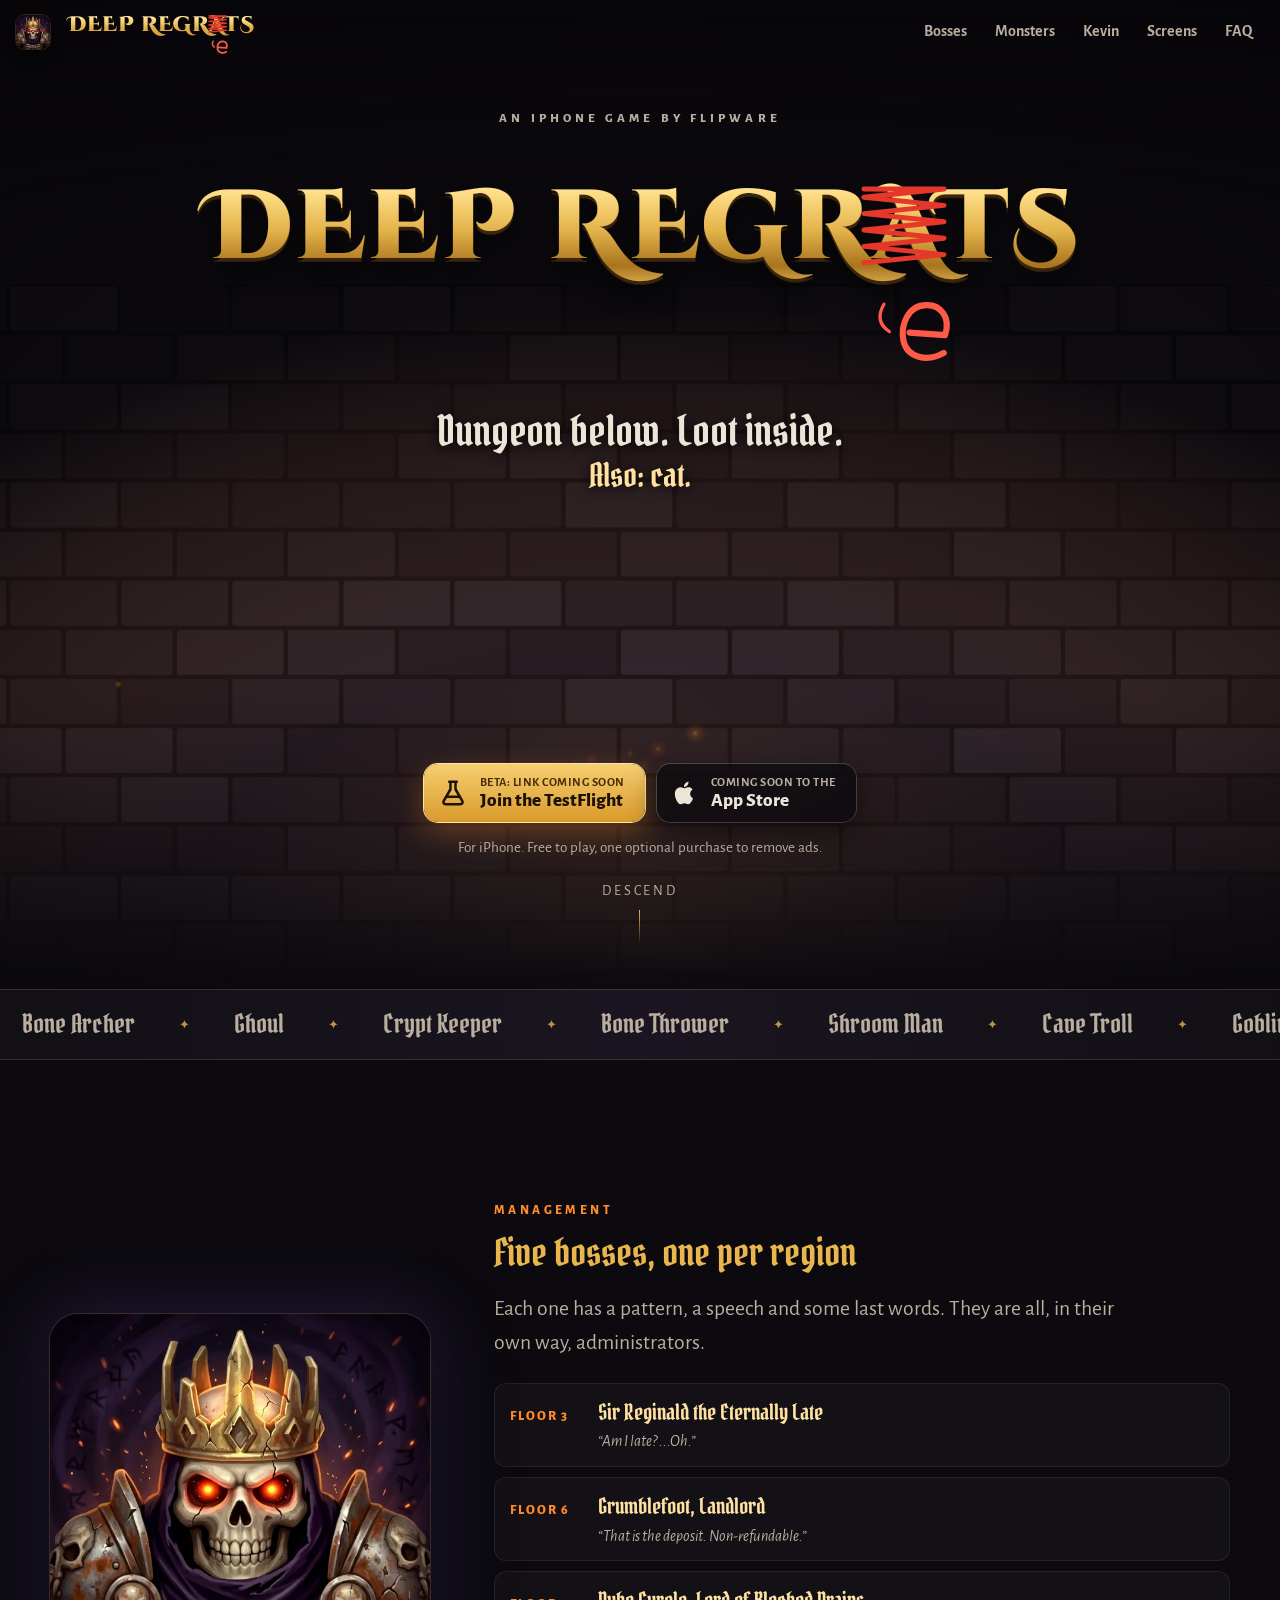
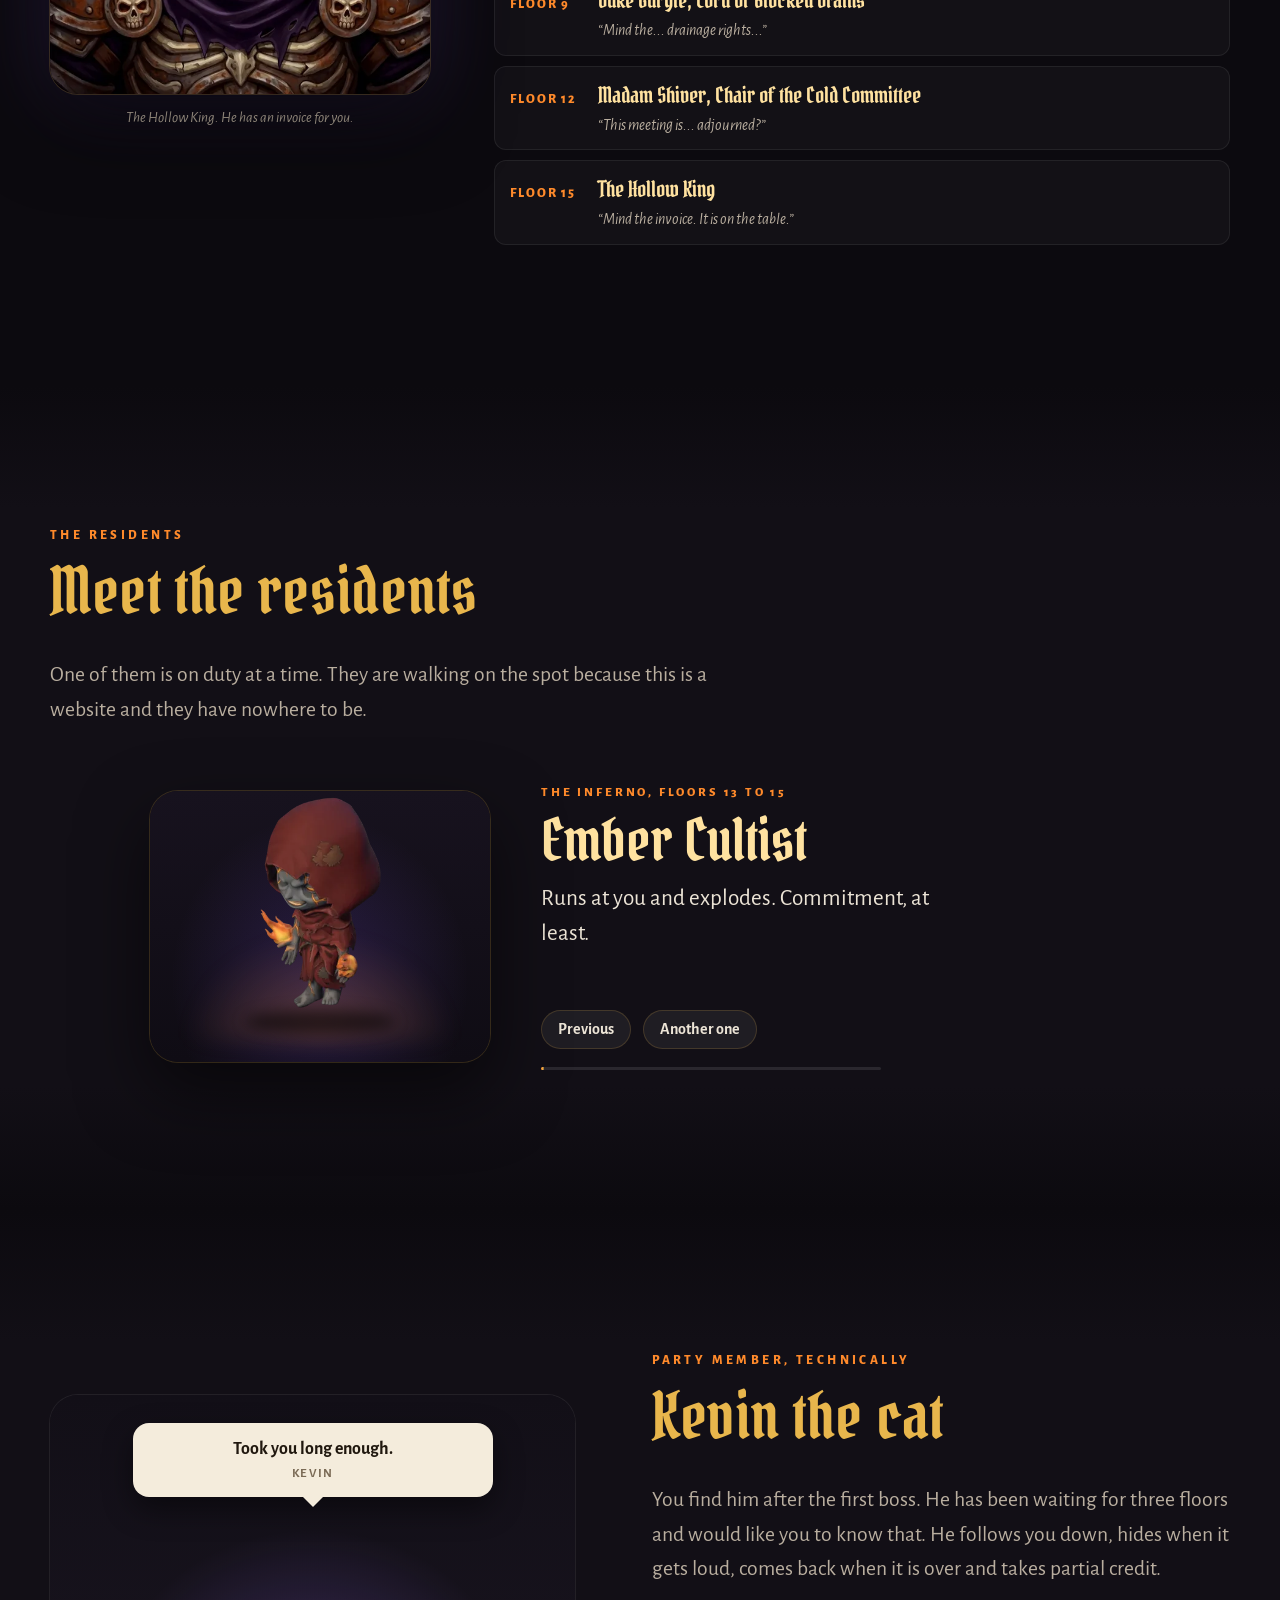
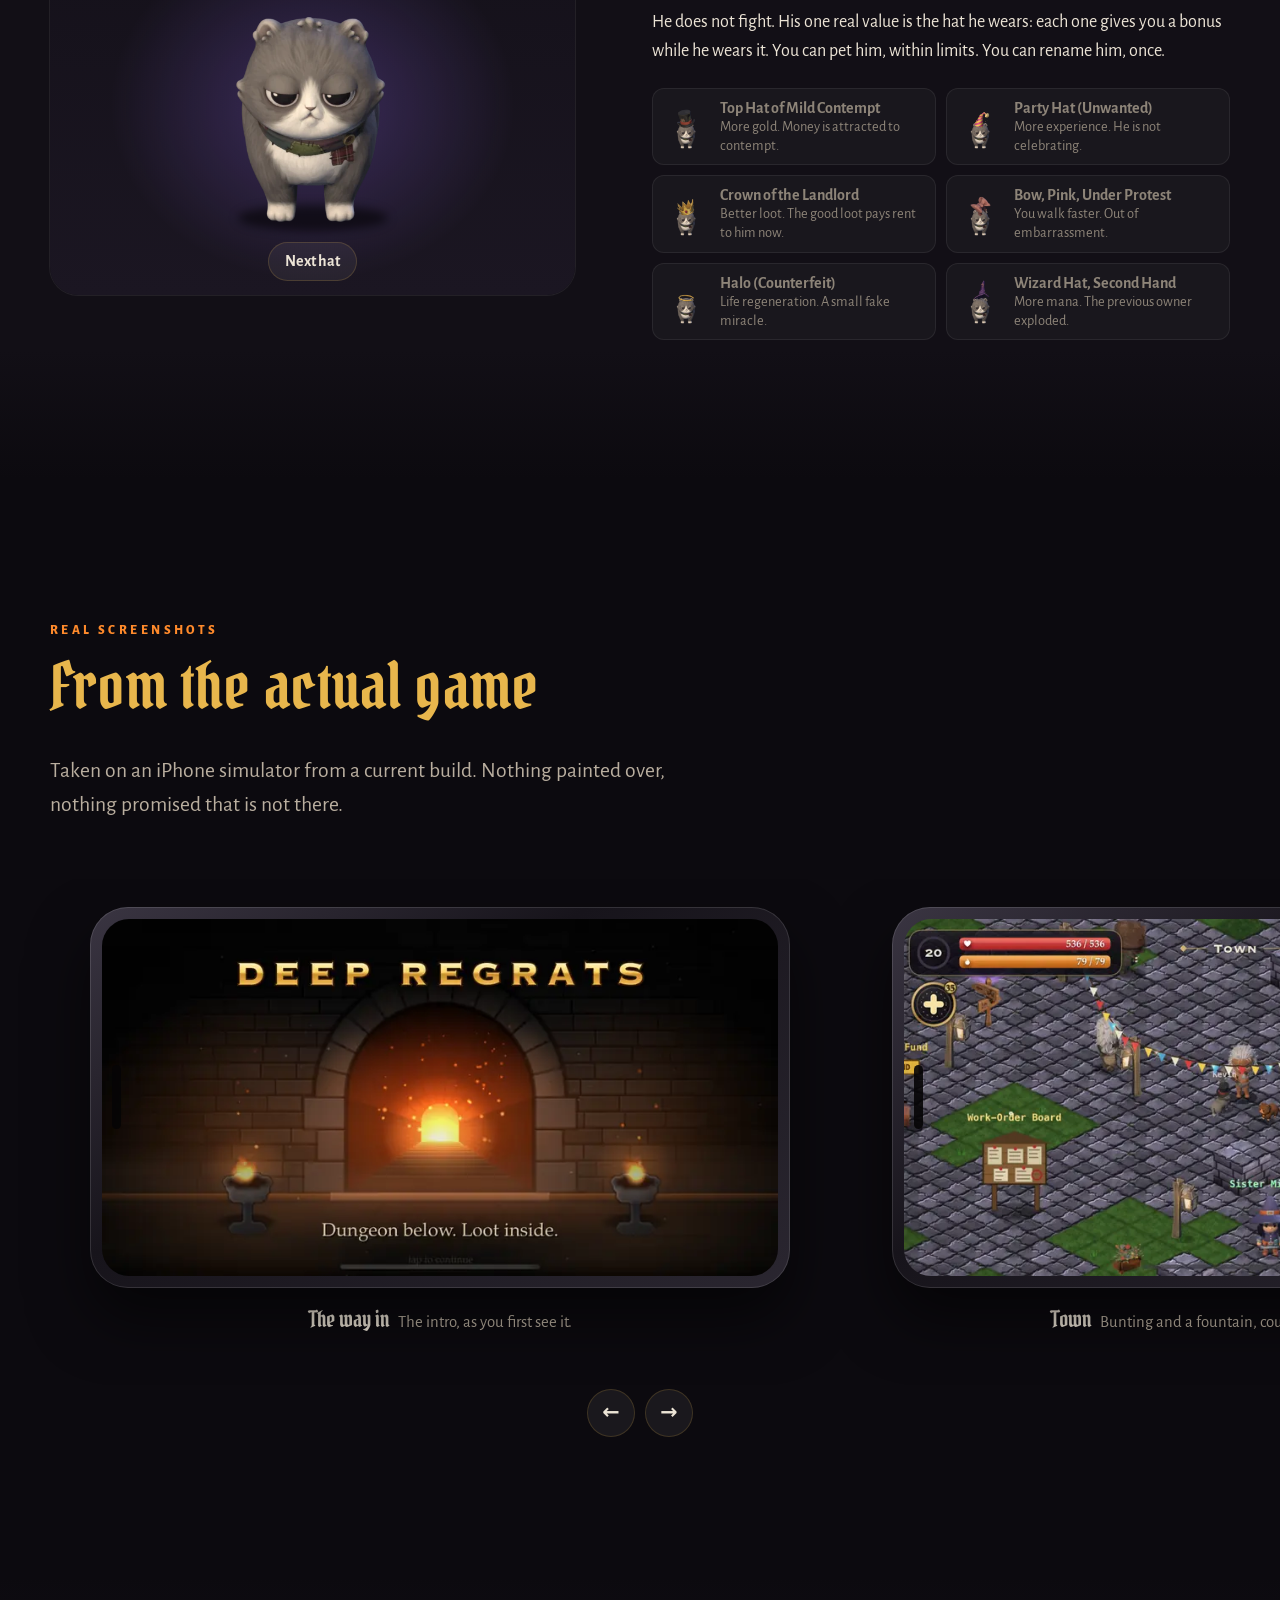
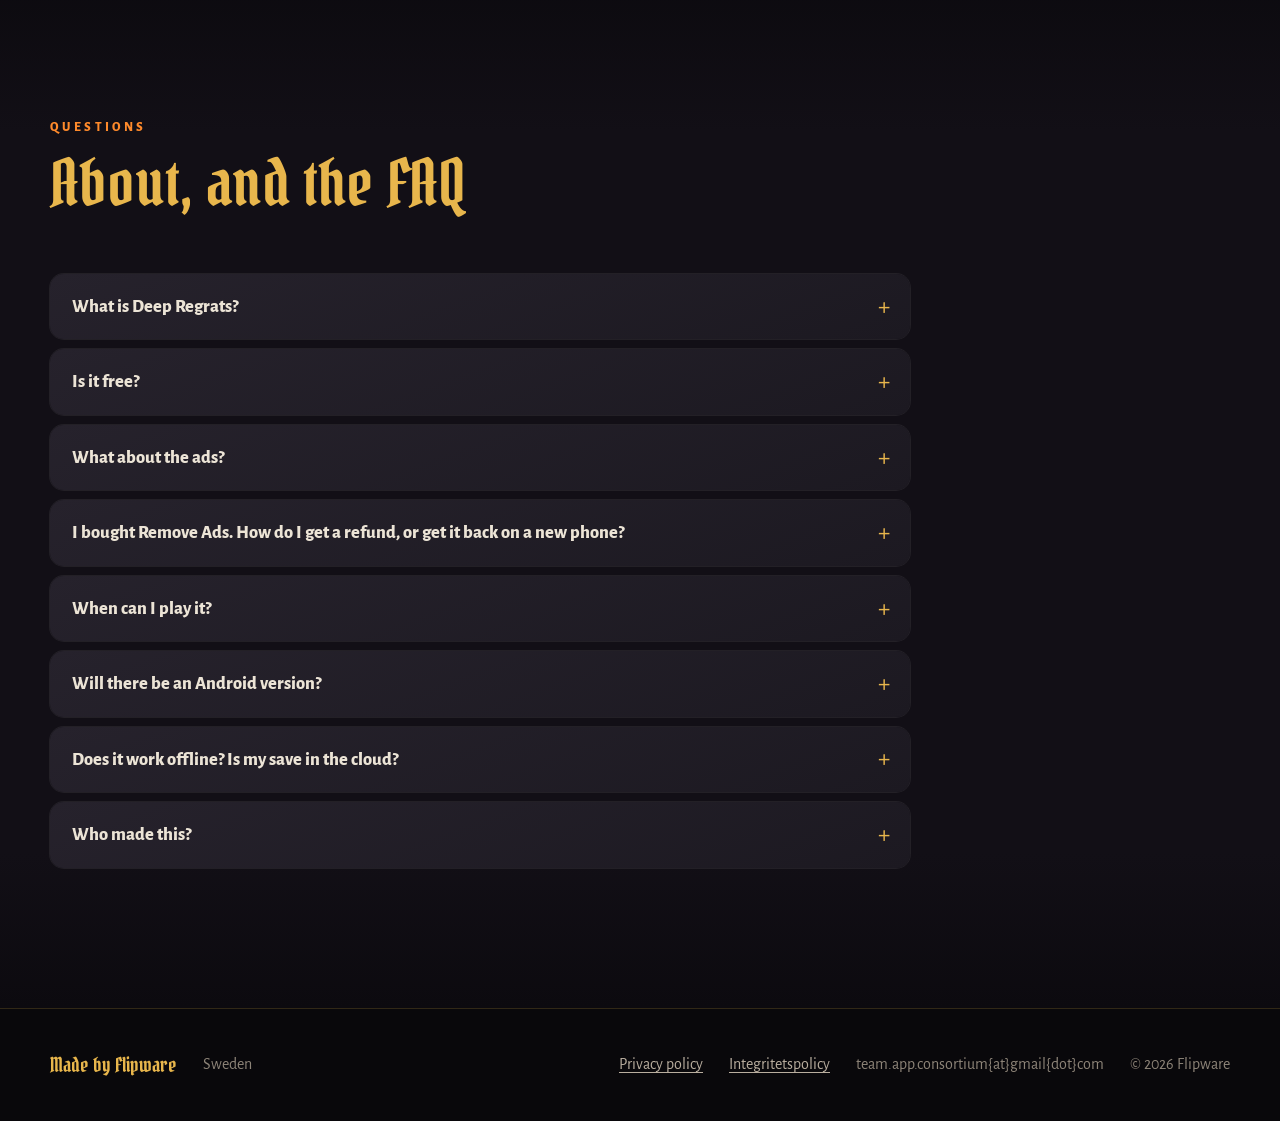
==== commit 2e846983: "Nav logo: the scribbled-out A with the e underneath, same animation as the hero Co-Authored-By: Clau" ====
--- a/index.html
+++ b/index.html
@@ -13,7 +13,7 @@
 <link rel="manifest" href="site.webmanifest">
 <link rel="preload" href="assets/fonts/cinzel-decorative-latin-900-normal.woff2" as="font" type="font/woff2" crossorigin>
 <link rel="preload" href="assets/fonts/pirata-one-latin-400-normal.woff2" as="font" type="font/woff2" crossorigin>
-<link rel="stylesheet" href="assets/css/style.css?v=5">
+<link rel="stylesheet" href="assets/css/style.css?v=6">
 <meta property="og:type" content="website">
 <meta property="og:site_name" content="Deep Regrats">
 <meta property="og:title" content="Deep Regrats: dungeon below, loot inside. Also: cat.">
@@ -31,7 +31,7 @@
 <a class="skip" href="#main">Skip to content</a>
 
 <header class="nav" id="nav">
-  <a class="brand" href="./"><img src="assets/img/icon-68.webp" width="34" height="34" alt="">Deep Regrats</a>
+  <a class="brand" href="./" aria-label="Deep Regrats"><img src="assets/img/icon-68.webp" width="34" height="34" alt=""><svg class="brand-logo" viewBox="40 74 1010 232" aria-hidden="true" focusable="false"><defs><linearGradient id="bg" x1="0" y1="0" x2="0" y2="1"><stop offset="0" stop-color="#fff3cf"/><stop offset=".3" stop-color="#ffe08a"/><stop offset=".6" stop-color="#e3b24a"/><stop offset="1" stop-color="#c8923a"/></linearGradient></defs><text class="tt" x="550" y="170" text-anchor="middle" fill="url(#bg)">DEEP REGRATS</text><path class="scrawl" pathLength="1" d="M790.8 94.5 L 878.8 94.5 L 790.8 103.5 L 878.8 112.5 L 790.8 121.5 L 878.8 130.5 L 790.8 139.5 L 878.8 148.5 L 790.8 157.5 L 878.8 166.5 L 790.8 175.5"/><path class="scribe" pathLength="1" d="M-15 3 L15 1 C18 -15 7 -24 -4 -22 C-19 -20 -24 -3 -19 11 C-14 24 3 26 16 16" transform="translate(860.8 251) rotate(8) scale(1.3)"/><path class="scribe tick" pathLength="1" d="M812.8 221 q -11 19 6 30"/></svg></a>
   <button class="menu-btn" type="button" aria-expanded="false" aria-controls="menu">Menu</button>
   <nav class="links" id="menu" aria-label="Main">
     <a href="#bosses">Bosses</a>
--- a/assets/css/style.css
+++ b/assets/css/style.css
@@ -63,6 +63,13 @@
 }
 .nav.scrolled, .nav.solid { background: rgba(12, 10, 15, .82); backdrop-filter: blur(12px) saturate(1.2); -webkit-backdrop-filter: blur(12px) saturate(1.2); box-shadow: 0 1px 0 var(--line); }
 .brand { display: flex; align-items: center; gap: 10px; text-decoration: none; color: var(--gold); font-family: var(--display); font-weight: 900; font-size: 1.05rem; letter-spacing: .04em; white-space: nowrap; }
+.brand-logo { height: 46px; width: auto; overflow: visible; margin-top: 6px; }
+.brand-logo .tt { font-family: var(--display); font-weight: 900; font-size: 108px; letter-spacing: 4px; }
+.brand-logo .scrawl, .brand-logo .scribe { fill: none; stroke: #e5372a; stroke-width: 7; stroke-linecap: round; stroke-linejoin: round; stroke-dasharray: 1; stroke-dashoffset: 1; }
+.brand-logo .scrawl { animation: ink .5s ease-out .9s forwards; }
+.brand-logo .scribe { stroke: #ff5a48; animation: ink .45s ease-out 1.4s forwards; }
+.brand-logo .scribe.tick { animation-delay: 1.3s; animation-duration: .25s; }
+@media (prefers-reduced-motion: reduce) { .brand-logo .scrawl, .brand-logo .scribe { animation: none; stroke-dashoffset: 0; } }
 .brand img { width: 34px; height: 34px; border-radius: 9px; box-shadow: 0 0 0 1px var(--line), 0 4px 14px rgba(0,0,0,.5); }
 .nav .links { display: flex; gap: 4px; margin-left: auto; }
 .nav .links a { color: var(--muted); text-decoration: none; font-weight: 700; font-size: 1rem; padding: 8px 12px; border-radius: 999px; transition: color .2s, background .2s; }
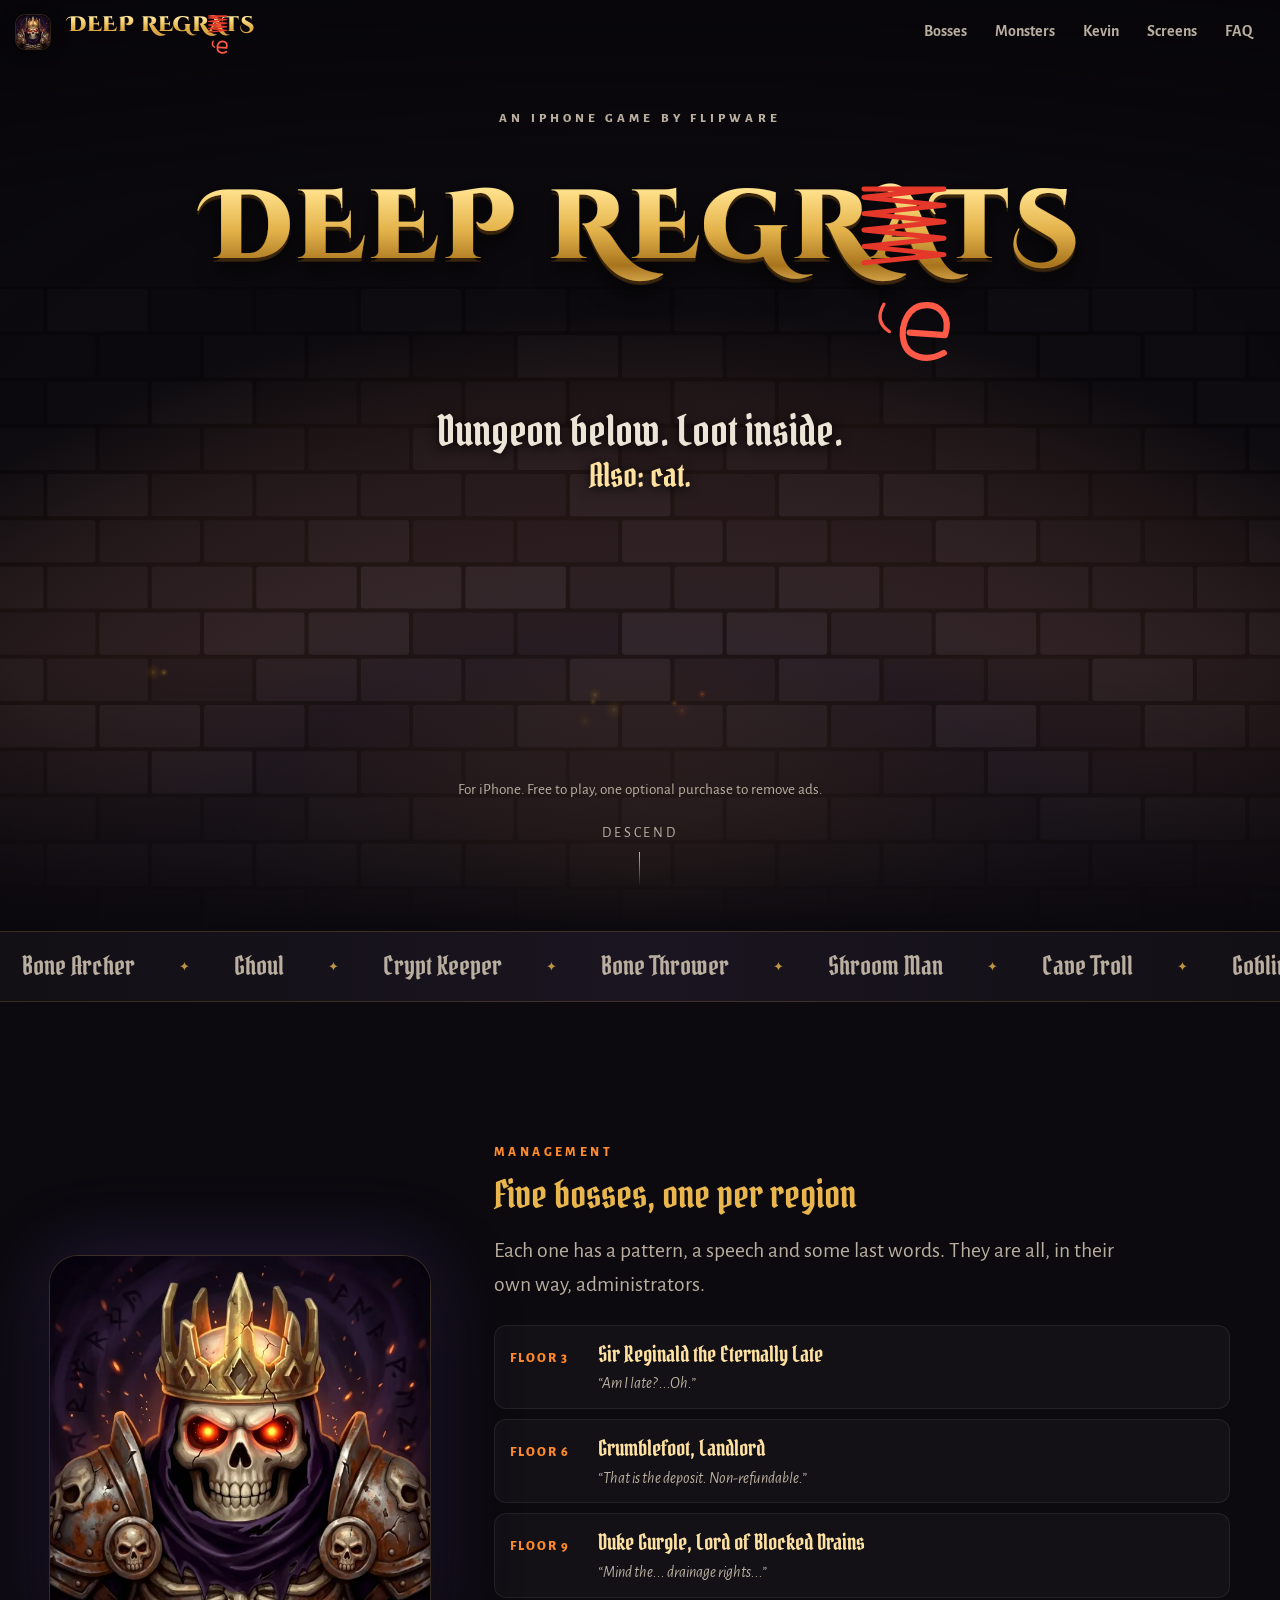
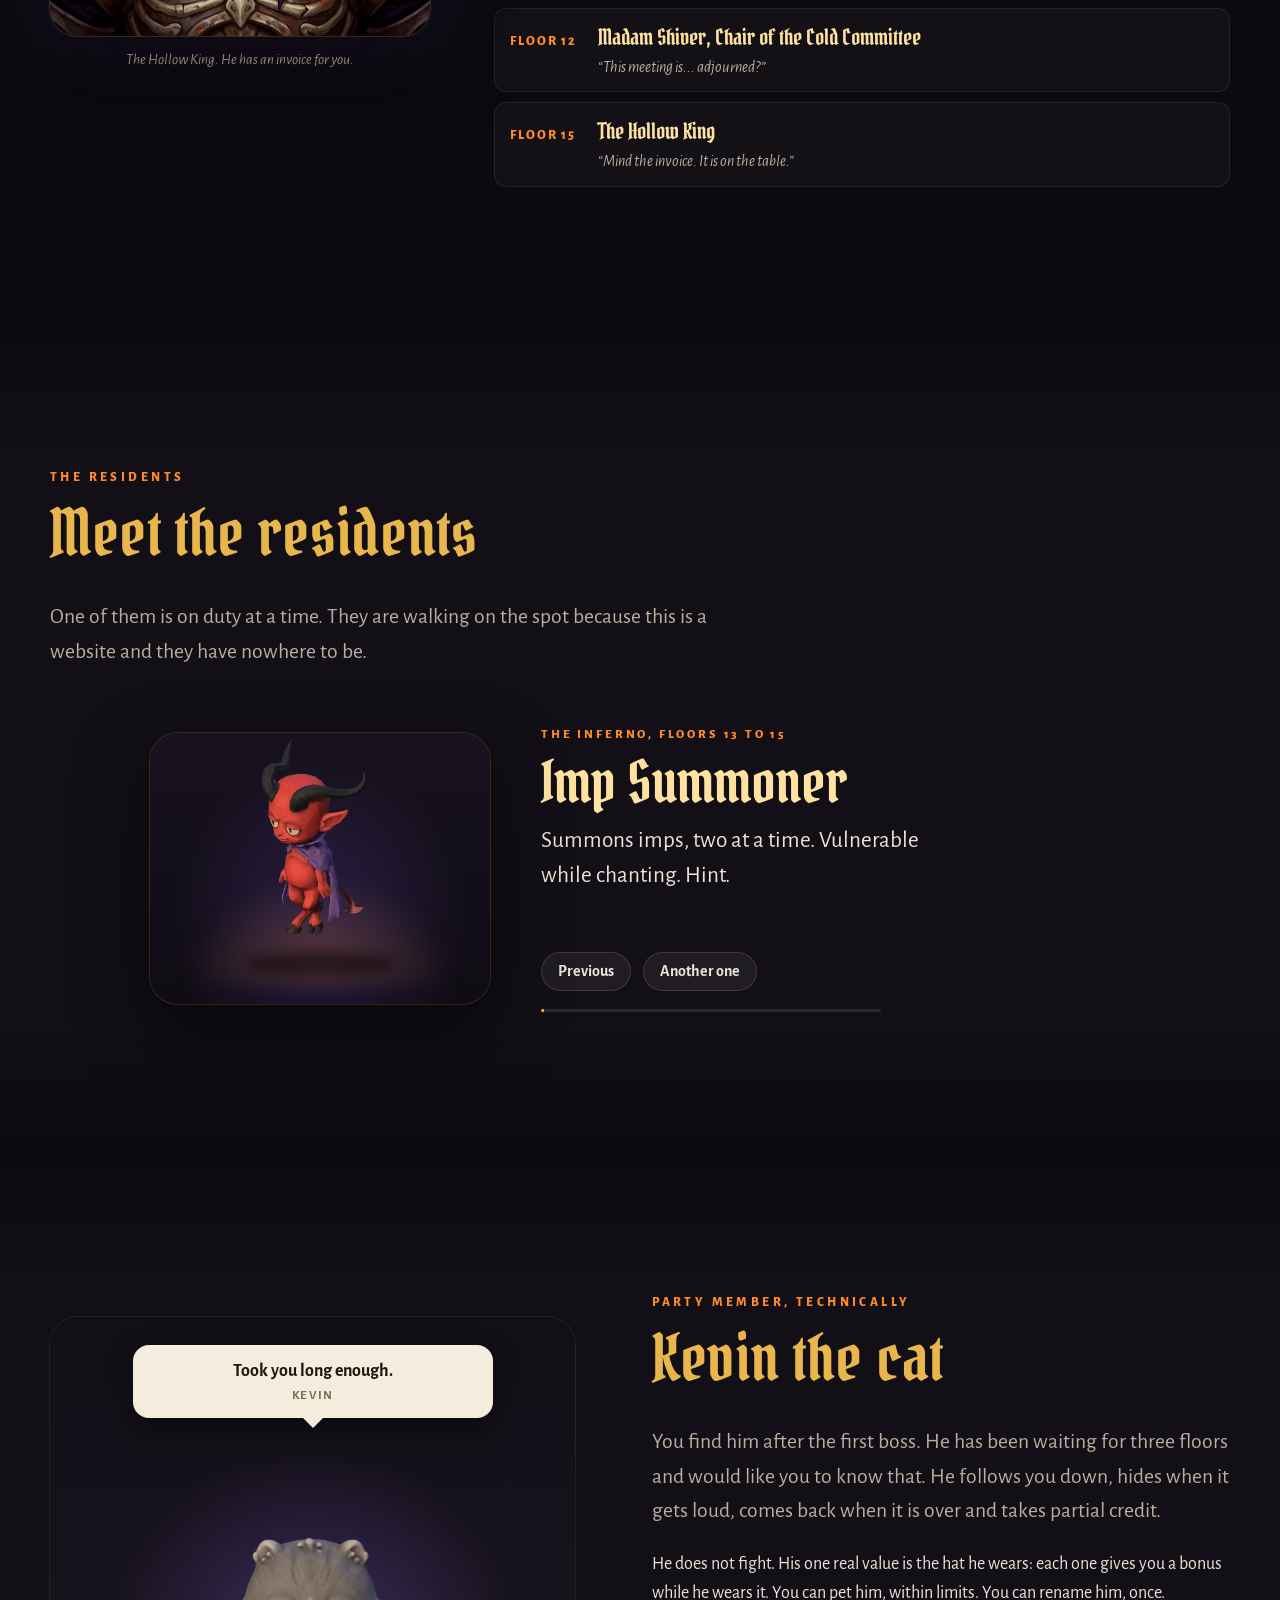
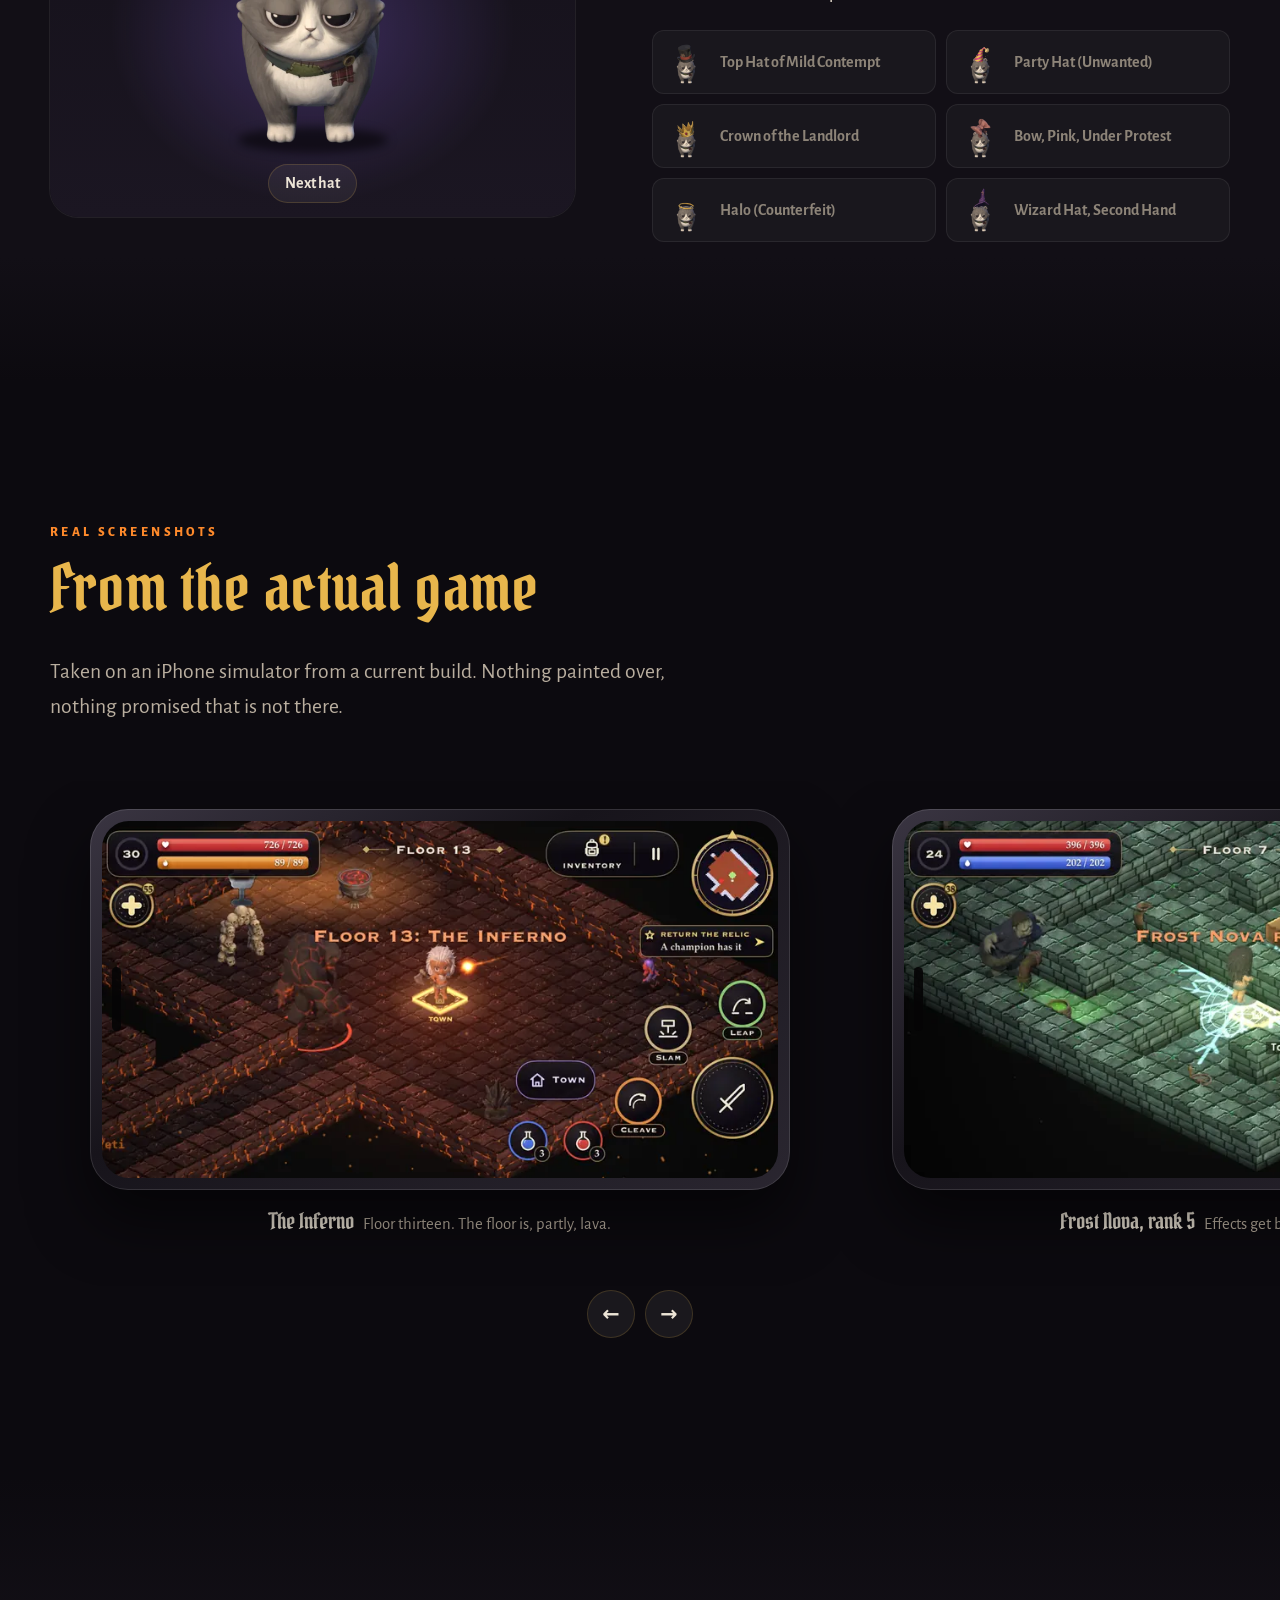
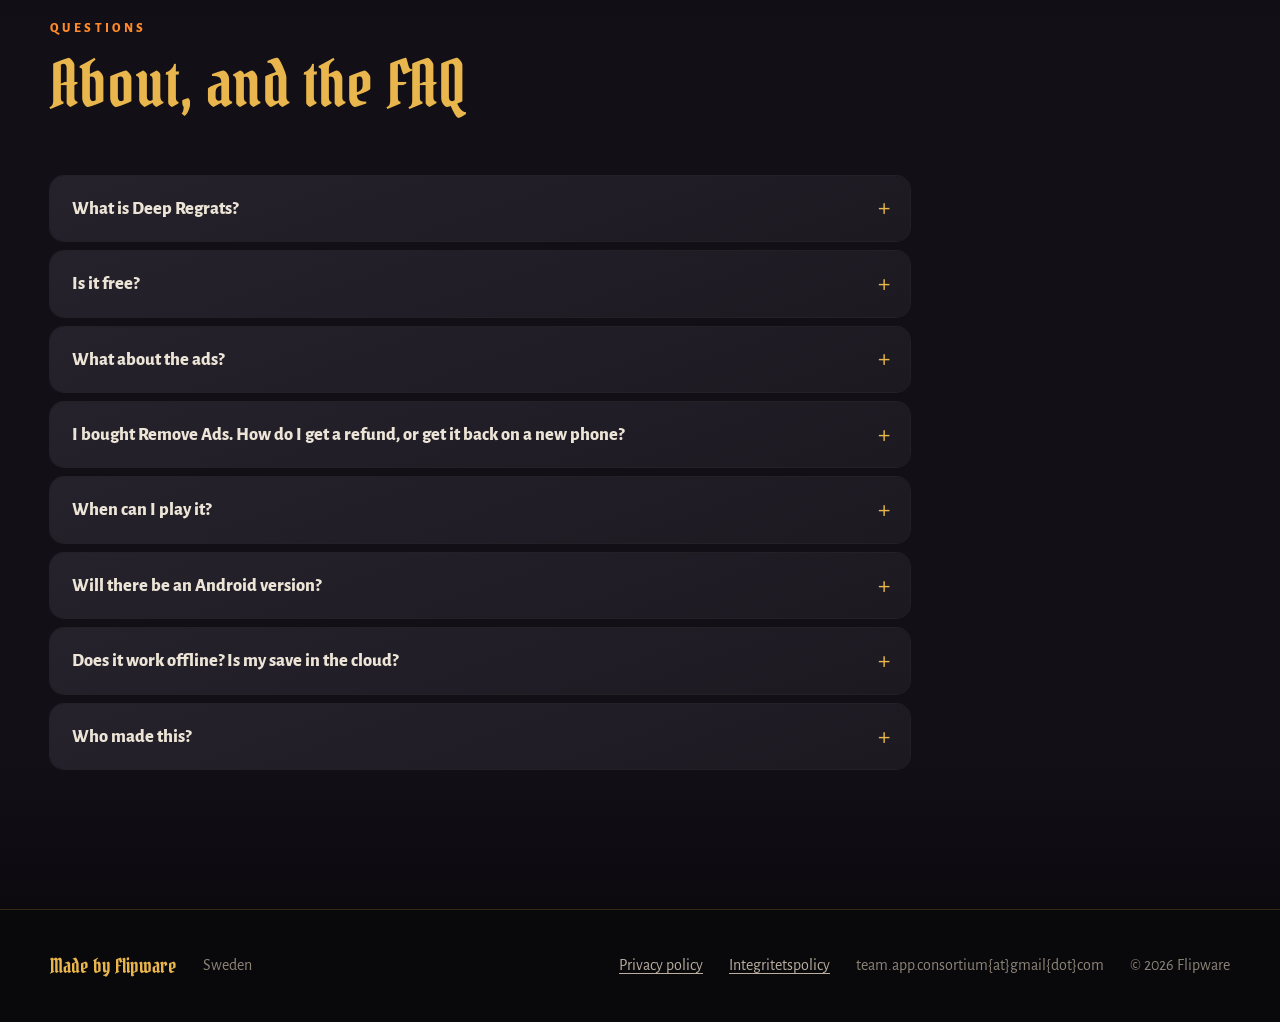
==== commit 7c7df27f: "Site: four screenshots (Inferno first), no hat descriptions, store buttons removed until the links e" ====
--- a/index.html
+++ b/index.html
@@ -79,17 +79,6 @@
     </h1>
     <p class="tagline"><span class="t1">Dungeon below. Loot inside.</span><span class="t2">Also: cat.</span></p>
     <div class="hero-spacer"></div>
-    <!-- The store buttons. Their links live in ONE place: assets/js/links.js?v=3 -->
-    <div class="badges">
-      <a class="badge primary" id="badge-testflight" aria-disabled="true">
-        <svg width="30" height="30" viewBox="0 0 24 24" aria-hidden="true" fill="none" stroke="currentColor" stroke-width="2" stroke-linecap="round" stroke-linejoin="round"><path d="M9 3h6M10 3v6L4.5 18.5A1.7 1.7 0 0 0 6 21h12a1.7 1.7 0 0 0 1.5-2.5L14 9V3"/><path d="M7.5 15h9"/></svg>
-        <span><small data-when-off>Beta: link coming soon</small><small data-when-on hidden>Public beta</small><b>Join the TestFlight</b></span>
-      </a>
-      <a class="badge" id="badge-appstore" aria-disabled="true">
-        <svg width="28" height="28" viewBox="0 0 24 24" aria-hidden="true" fill="currentColor"><path d="M16.4 12.6c0-2.4 2-3.6 2.1-3.7-1.1-1.7-2.9-1.9-3.5-1.9-1.5-.2-2.9.9-3.7.9-.8 0-1.9-.9-3.2-.8-1.6 0-3.1 1-4 2.4-1.7 3-.4 7.3 1.2 9.7.8 1.2 1.8 2.5 3 2.4 1.2 0 1.7-.8 3.1-.8 1.5 0 1.9.8 3.2.8 1.3 0 2.2-1.2 3-2.4.9-1.4 1.3-2.7 1.3-2.8 0 0-2.5-1-2.5-3.8zM14 5.4c.7-.8 1.1-1.9 1-3-1 0-2.1.7-2.8 1.5-.6.7-1.2 1.8-1 2.9 1 .1 2.1-.6 2.8-1.4z"/></svg>
-        <span><small data-when-off>Coming soon to the</small><small data-when-on hidden>Download on the</small><b>App Store</b></span>
-      </a>
-    </div>
     <p class="hero-note">For iPhone. Free to play, one optional purchase to remove ads.</p>
     <a class="scroll-cue" href="#bosses">Descend</a>
   </div>
@@ -181,12 +170,12 @@
       <p class="lede">You find him after the first boss. He has been waiting for three floors and would like you to know that. He follows you down, hides when it gets loud, comes back when it is over and takes partial credit.</p>
       <p>He does not fight. His one real value is the hat he wears: each one gives you a bonus while he wears it. You can pet him, within limits. You can rename him, once.</p>
       <ul class="hats" id="hat-list">
-        <li data-hat="1"><img src="assets/sprites/kevin_hat_1.webp?v=2" alt="" width="44" height="44" loading="lazy"><span><b>Top Hat of Mild Contempt</b><span>More gold. Money is attracted to contempt.</span></span></li>
-        <li data-hat="2"><img src="assets/sprites/kevin_hat_2.webp?v=2" alt="" width="44" height="44" loading="lazy"><span><b>Party Hat (Unwanted)</b><span>More experience. He is not celebrating.</span></span></li>
-        <li data-hat="3"><img src="assets/sprites/kevin_hat_3.webp?v=2" alt="" width="44" height="44" loading="lazy"><span><b>Crown of the Landlord</b><span>Better loot. The good loot pays rent to him now.</span></span></li>
-        <li data-hat="4"><img src="assets/sprites/kevin_hat_4.webp?v=2" alt="" width="44" height="44" loading="lazy"><span><b>Bow, Pink, Under Protest</b><span>You walk faster. Out of embarrassment.</span></span></li>
-        <li data-hat="5"><img src="assets/sprites/kevin_hat_5.webp?v=2" alt="" width="44" height="44" loading="lazy"><span><b>Halo (Counterfeit)</b><span>Life regeneration. A small fake miracle.</span></span></li>
-        <li data-hat="6"><img src="assets/sprites/kevin_hat_6.webp?v=2" alt="" width="44" height="44" loading="lazy"><span><b>Wizard Hat, Second Hand</b><span>More mana. The previous owner exploded.</span></span></li>
+        <li data-hat="1"><img src="assets/sprites/kevin_hat_1.webp?v=2" alt="" width="44" height="44" loading="lazy"><span><b>Top Hat of Mild Contempt</b></span></li>
+        <li data-hat="2"><img src="assets/sprites/kevin_hat_2.webp?v=2" alt="" width="44" height="44" loading="lazy"><span><b>Party Hat (Unwanted)</b></span></li>
+        <li data-hat="3"><img src="assets/sprites/kevin_hat_3.webp?v=2" alt="" width="44" height="44" loading="lazy"><span><b>Crown of the Landlord</b></span></li>
+        <li data-hat="4"><img src="assets/sprites/kevin_hat_4.webp?v=2" alt="" width="44" height="44" loading="lazy"><span><b>Bow, Pink, Under Protest</b></span></li>
+        <li data-hat="5"><img src="assets/sprites/kevin_hat_5.webp?v=2" alt="" width="44" height="44" loading="lazy"><span><b>Halo (Counterfeit)</b></span></li>
+        <li data-hat="6"><img src="assets/sprites/kevin_hat_6.webp?v=2" alt="" width="44" height="44" loading="lazy"><span><b>Wizard Hat, Second Hand</b></span></li>
       </ul>
     </div>
   </div>
@@ -200,17 +189,10 @@
   </div>
   <div class="carousel">
     <ul class="shots" id="shots" tabindex="0" aria-label="Screenshots, scroll sideways">
-      <li><figure><div class="device"><img src="assets/shots/intro-800.webp" srcset="assets/shots/intro-800.webp 800w, assets/shots/intro-1400.webp 1400w" sizes="(max-width: 600px) 88vw, min(78vw, 780px)" width="1400" height="740" alt="The intro: a stone archway with a stair down into warm light, braziers burning either side, and the words Dungeon below. Loot inside." loading="lazy" decoding="async"></div><figcaption><b>The way in</b> The intro, as you first see it.</figcaption></figure></li>
-      <li><figure><div class="device"><img src="assets/shots/town-800.webp" srcset="assets/shots/town-800.webp 800w, assets/shots/town-1400.webp 1400w" sizes="(max-width: 600px) 88vw, min(78vw, 780px)" width="1400" height="740" alt="The town: cobbles and grass, bunting over a fountain, a vendor's striped stall, the work-order board and Sister Mildred, with the hero and Kevin in the middle." loading="lazy" decoding="async"></div><figcaption><b>Town</b> Bunting and a fountain, courtesy of the Town Fund.</figcaption></figure></li>
       <li><figure><div class="device"><img src="assets/shots/inferno-800.webp" srcset="assets/shots/inferno-800.webp 800w, assets/shots/inferno-1400.webp 1400w" sizes="(max-width: 600px) 88vw, min(78vw, 780px)" width="1400" height="740" alt="Floor 13, the Inferno: glowing lava cracks in the stone, a lava brute stomping in and the hero standing on the gold return-to-town rune." loading="lazy" decoding="async"></div><figcaption><b>The Inferno</b> Floor thirteen. The floor is, partly, lava.</figcaption></figure></li>
+      <li><figure><div class="device"><img src="assets/shots/frost-nova-800.webp" srcset="assets/shots/frost-nova-800.webp 800w, assets/shots/frost-nova-1400.webp 1400w" sizes="(max-width: 600px) 88vw, min(78vw, 780px)" width="1400" height="740" alt="The sorcerer casting Frost Nova rank 5 in a green-stoned sewer: a burst of ice cracks across the floor among the monsters." loading="lazy" decoding="async"></div><figcaption><b>Frost Nova, rank 5</b> Effects get bigger as skills rank up.</figcaption></figure></li>
       <li><figure><div class="device"><img src="assets/shots/boss-800.webp" srcset="assets/shots/boss-800.webp 800w, assets/shots/boss-1400.webp 1400w" sizes="(max-width: 600px) 88vw, min(78vw, 780px)" width="1400" height="740" alt="A boss fight in the Frozen Halls: Madam Shiver, Chair of the Cold Committee, announces that the meeting began centuries ago, while a red warning circle spreads around the hero." loading="lazy" decoding="async"></div><figcaption><b>Boss fight</b> Madam Shiver. You are late for the meeting.</figcaption></figure></li>
-      <li><figure><div class="device"><img src="assets/shots/frost-nova-800.webp" srcset="assets/shots/frost-nova-800.webp 800w, assets/shots/frost-nova-1400.webp 1400w" sizes="(max-width: 600px) 88vw, min(78vw, 780px)" width="1400" height="740" alt="The sorcerer casting Frost Nova rank 5 in a green-stoned sewer: a burst of ice cracks across the floor among the monsters." loading="lazy" decoding="async"></div><figcaption><b>Frost Nova, rank 5</b> Effects get bigger as skills rank up.</figcaption></figure></li>
-      <li><figure><div class="device"><img src="assets/shots/skill-choice-800.webp" srcset="assets/shots/skill-choice-800.webp 800w, assets/shots/skill-choice-1400.webp 1400w" sizes="(max-width: 600px) 88vw, min(78vw, 780px)" width="1400" height="740" alt="Choose a skill: three cards, Sticky Fingers, Vampiric Tendencies and Static Cling, with a button to decline for 240 gold." loading="lazy" decoding="async"></div><figcaption><b>Rule-bending skills</b> Three cards, every third level. No rerolls.</figcaption></figure></li>
       <li><figure><div class="device"><img src="assets/shots/skill-tree-800.webp" srcset="assets/shots/skill-tree-800.webp 800w, assets/shots/skill-tree-1400.webp 1400w" sizes="(max-width: 600px) 88vw, min(78vw, 780px)" width="1400" height="740" alt="The sorcerer's skill tree: three columns and four tiers, from Magic Missiles, Fire Bolt and Blink down to Storm Lord, Meteor and Blizzard." loading="lazy" decoding="async"></div><figcaption><b>The skill tree</b> Three columns, four tiers, one meteor.</figcaption></figure></li>
-      <li><figure><div class="device"><img src="assets/shots/inventory-800.webp" srcset="assets/shots/inventory-800.webp 800w, assets/shots/inventory-1400.webp 1400w" sizes="(max-width: 600px) 88vw, min(78vw, 780px)" width="1400" height="740" alt="The inventory: the barbarian in his underwear holding an axe, his stats in the middle and a grid of loot on the right." loading="lazy" decoding="async"></div><figcaption><b>Inventory</b> Gerald, before he puts anything on.</figcaption></figure></li>
-      <li><figure><div class="device"><img src="assets/shots/floor-quest-800.webp" srcset="assets/shots/floor-quest-800.webp 800w, assets/shots/floor-quest-1400.webp 1400w" sizes="(max-width: 600px) 88vw, min(78vw, 780px)" width="1400" height="740" alt="A floor quest in the Frozen Halls: the tracker says Free the frozen knights, one of four, beside icy walls and a chest." loading="lazy" decoding="async"></div><figcaption><b>Floor quests</b> Optional. The frozen knights would appreciate it.</figcaption></figure></li>
-      <li><figure><div class="device"><img src="assets/shots/kevin-joins-800.webp" srcset="assets/shots/kevin-joins-800.webp 800w, assets/shots/kevin-joins-1400.webp 1400w" sizes="(max-width: 600px) 88vw, min(78vw, 780px)" width="1400" height="740" alt="The title card in gold letters: Kevin has joined your party. Below it: Benefits: none. Hats sold separately." loading="lazy" decoding="async"></div><figcaption><b>The reunion</b> Benefits: none. Hats sold separately.</figcaption></figure></li>
-      <li><figure><div class="device"><img src="assets/shots/region-cleared-800.webp" srcset="assets/shots/region-cleared-800.webp 800w, assets/shots/region-cleared-1400.webp 1400w" sizes="(max-width: 600px) 88vw, min(78vw, 780px)" width="1400" height="740" alt="After the floor 6 boss: The Hollow Caves cleared. Rent is no longer due. An eviction notice is pinned by the stairs." loading="lazy" decoding="async"></div><figcaption><b>Region cleared</b> Rent is no longer due.</figcaption></figure></li>
     </ul>
     <div class="carousel-nav">
       <button class="btn" type="button" data-dir="-1" aria-controls="shots" aria-label="Previous screenshot">←</button>
@@ -251,7 +233,7 @@
       </details>
       <details>
         <summary>When can I play it?</summary>
-        <div><p>A public TestFlight beta is coming, and then the App Store. The buttons at the top of this page will light up when the links exist.</p></div>
+        <div><p>A public TestFlight beta is coming, and then the App Store. Nothing to click yet.</p></div>
       </details>
       <details>
         <summary>Will there be an Android version?</summary>
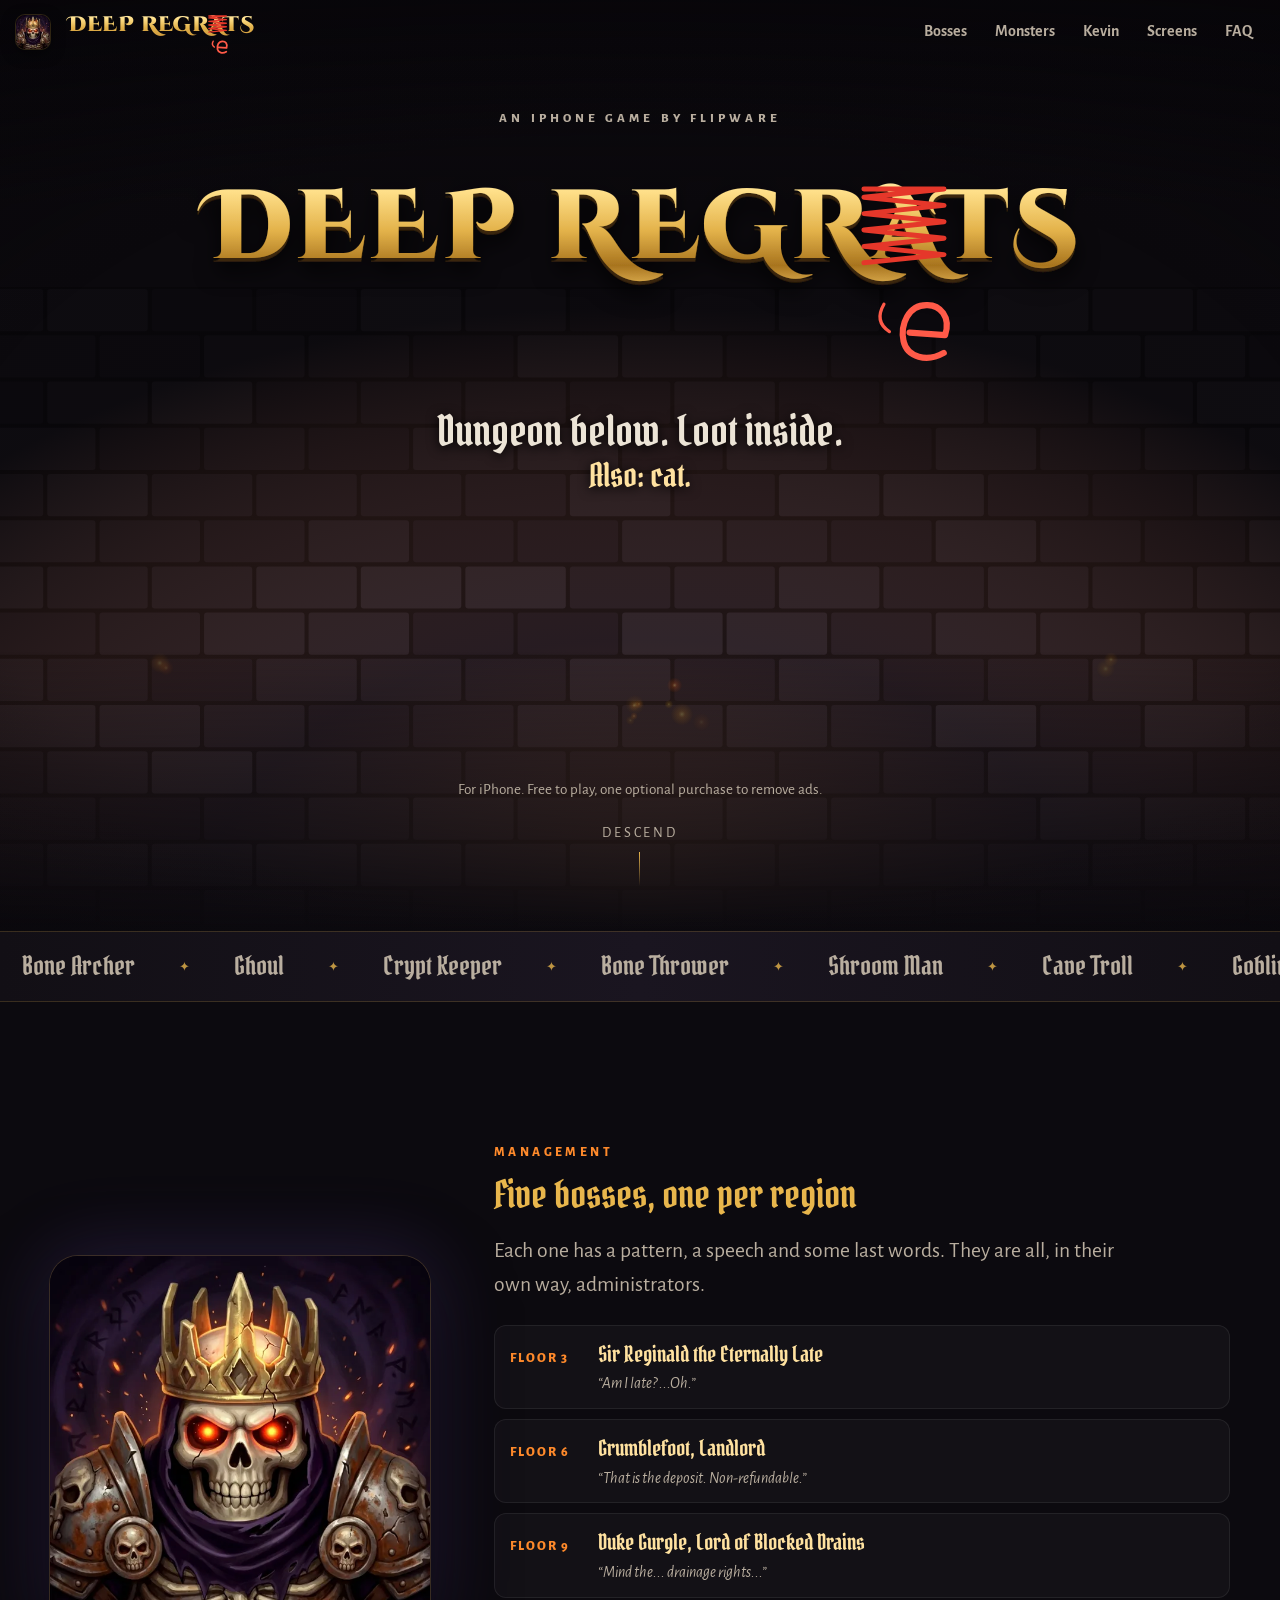
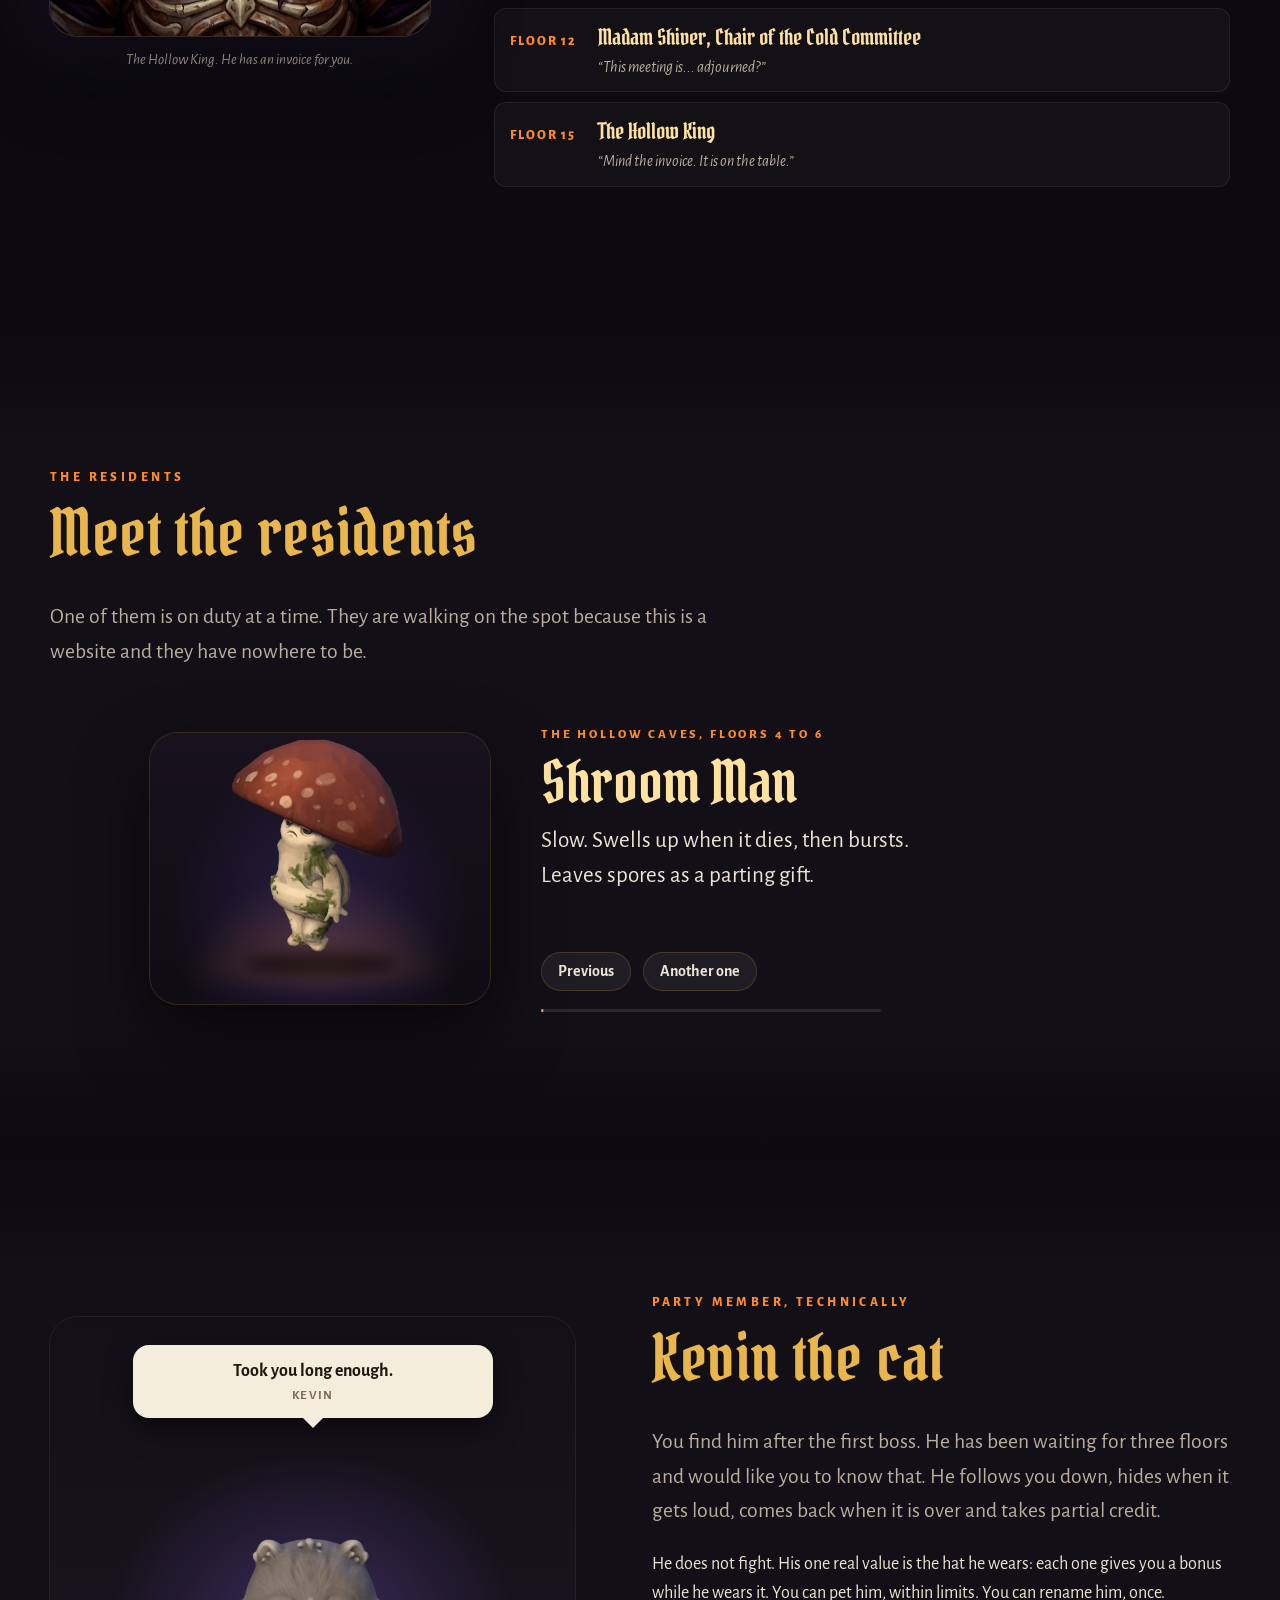
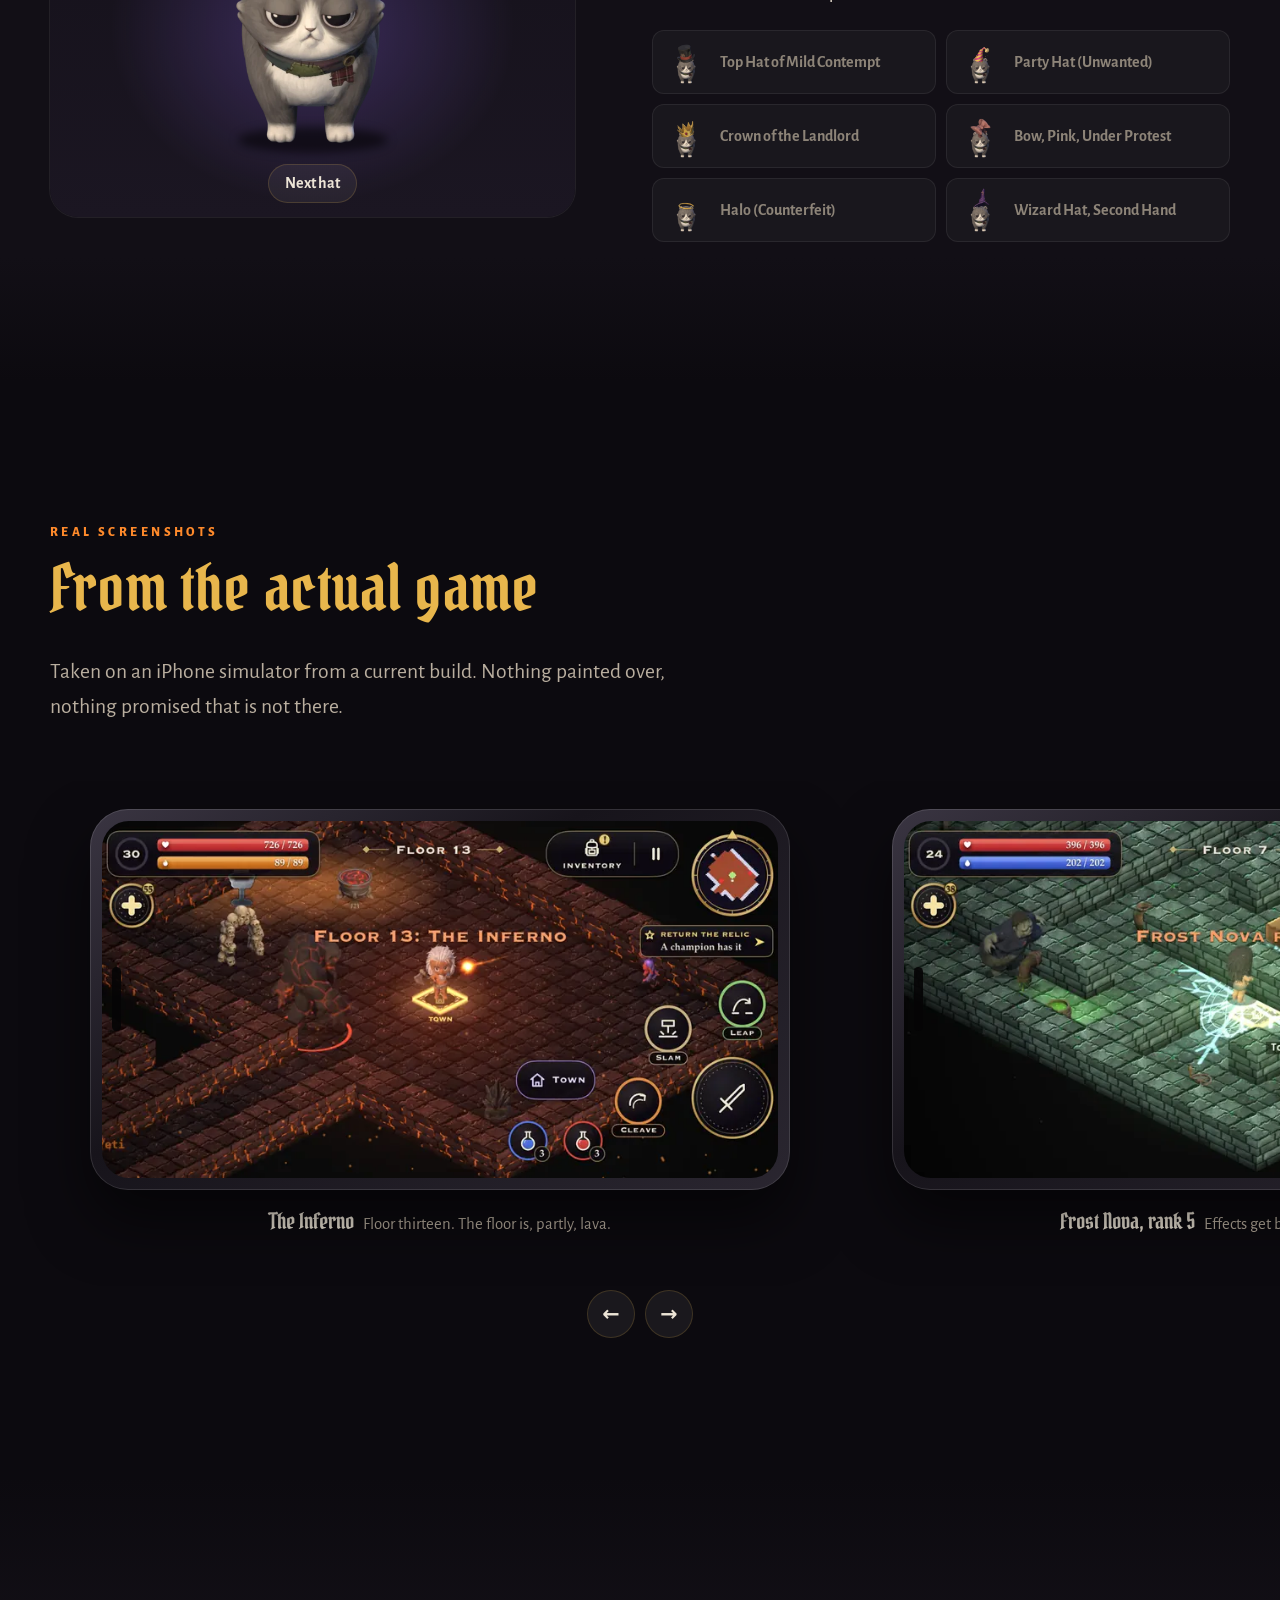
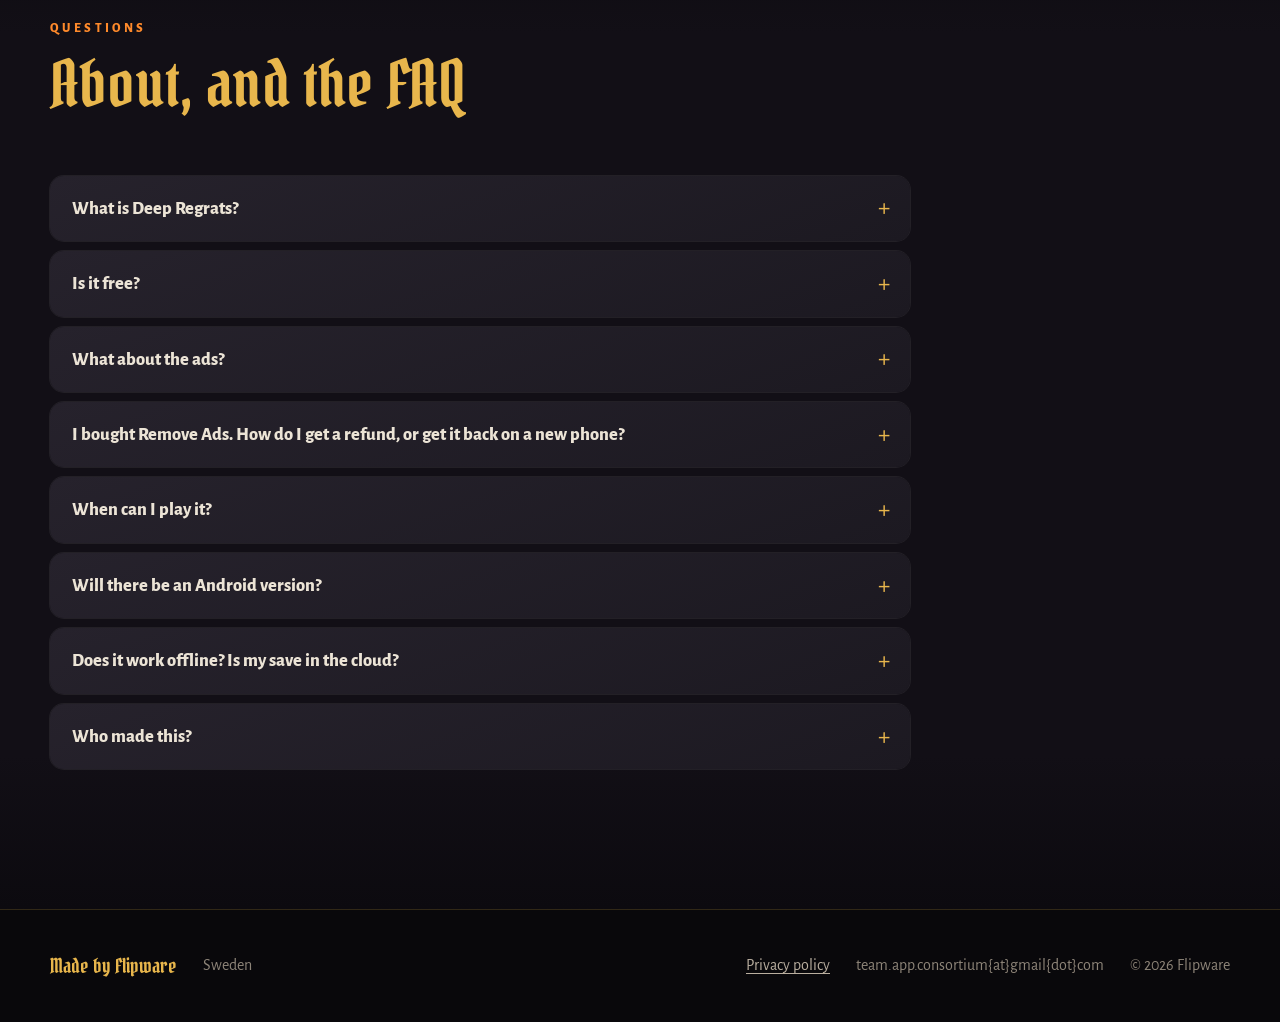
==== commit 8d71e005: "site: English only, the Swedish privacy page and the language switch are gone Co-Authored-By: Claude" ====
--- a/index.html
+++ b/index.html
@@ -258,7 +258,6 @@
     <span>Sweden</span>
     <span class="spacer"></span>
     <a href="privacy.html">Privacy policy</a>
-    <a href="integritetspolicy.html" hreflang="sv" lang="sv">Integritetspolicy</a>
     <span>team.app.consortium{at}gmail{dot}com</span>
     <span>© 2026 Flipware</span>
   </div>
